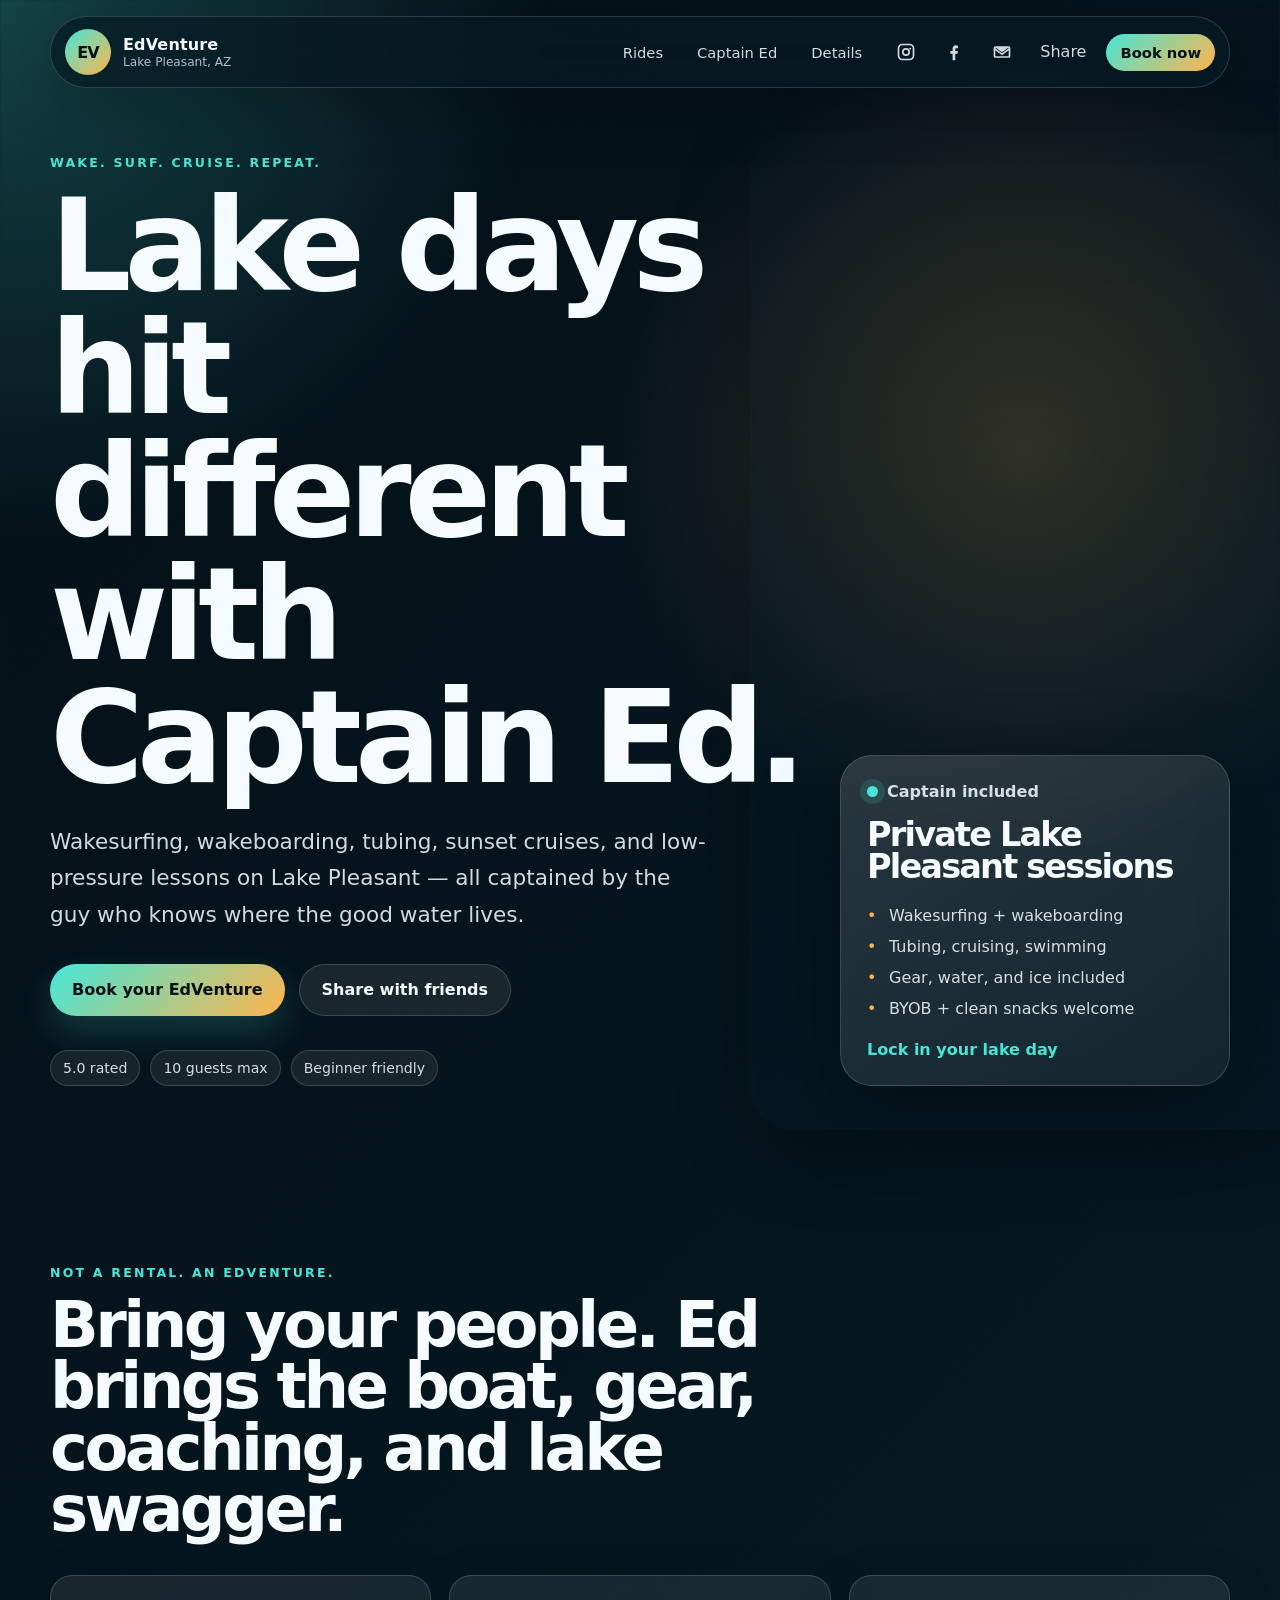
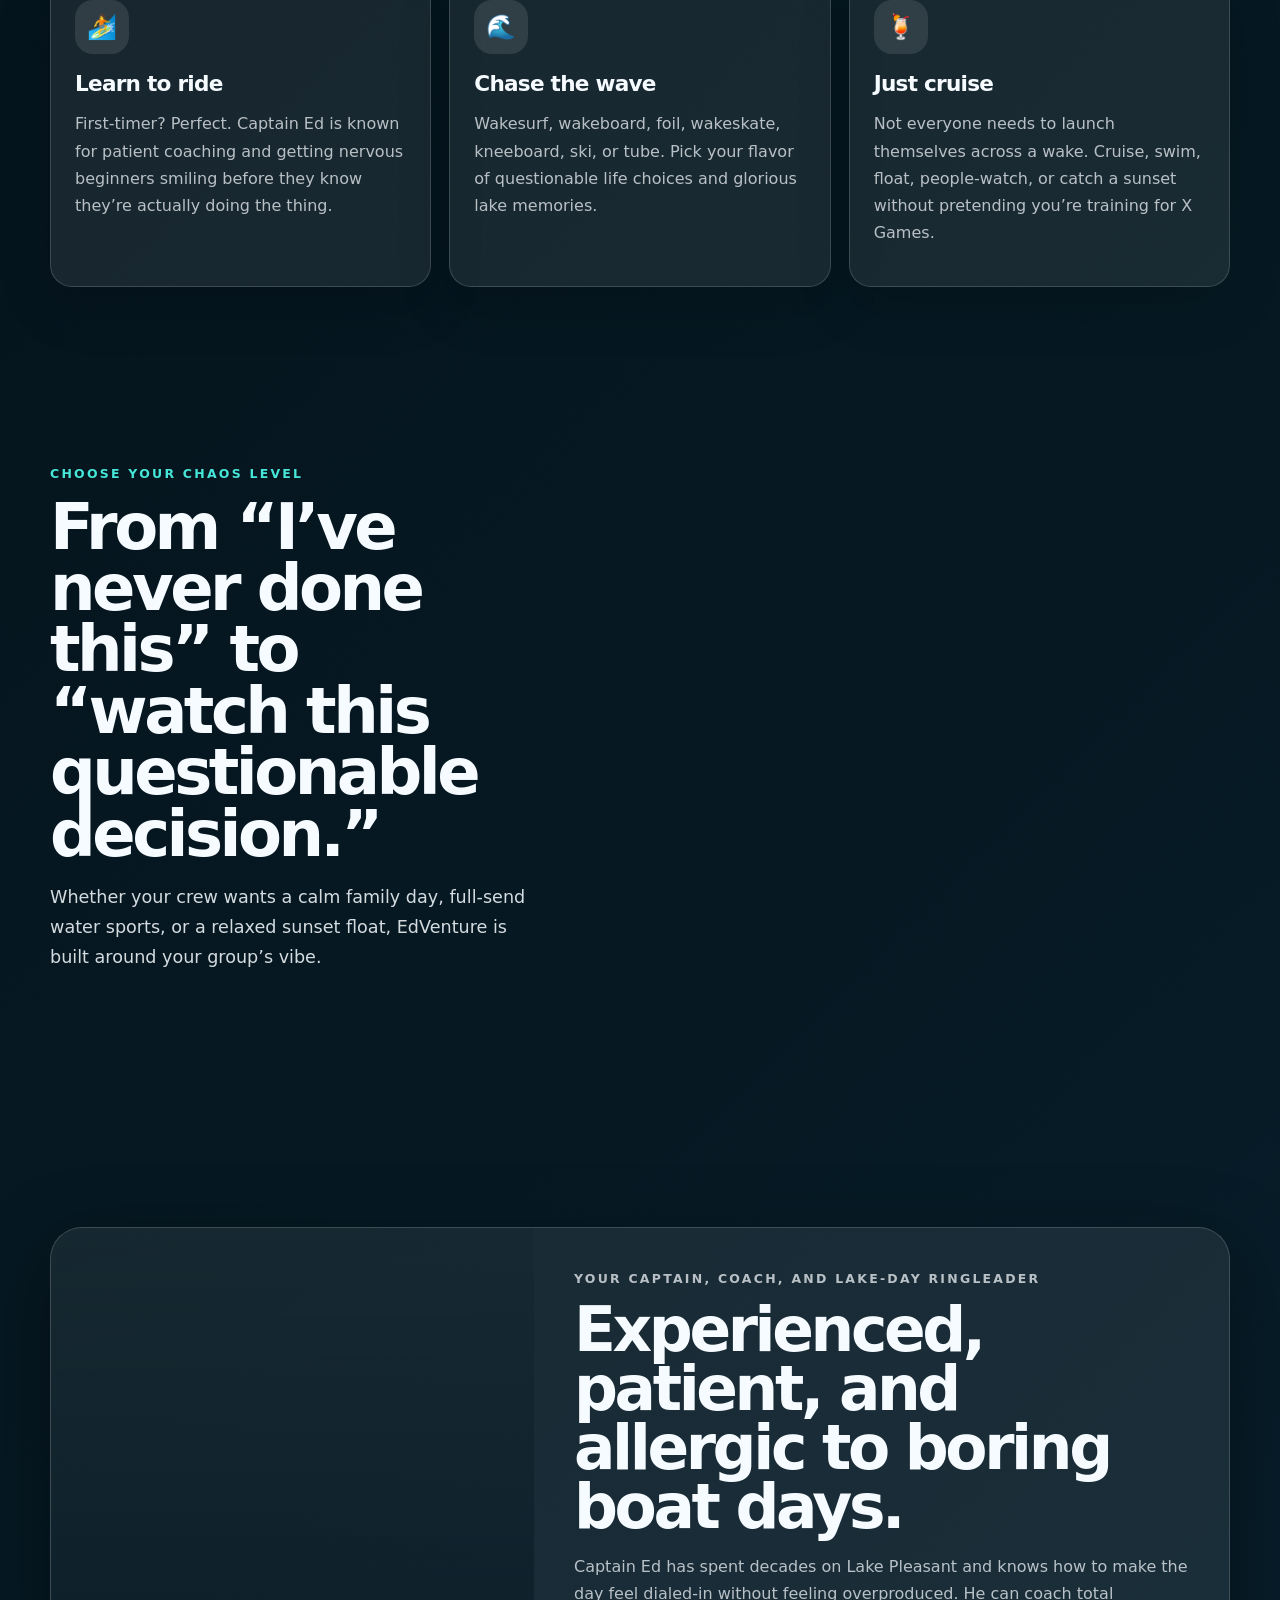
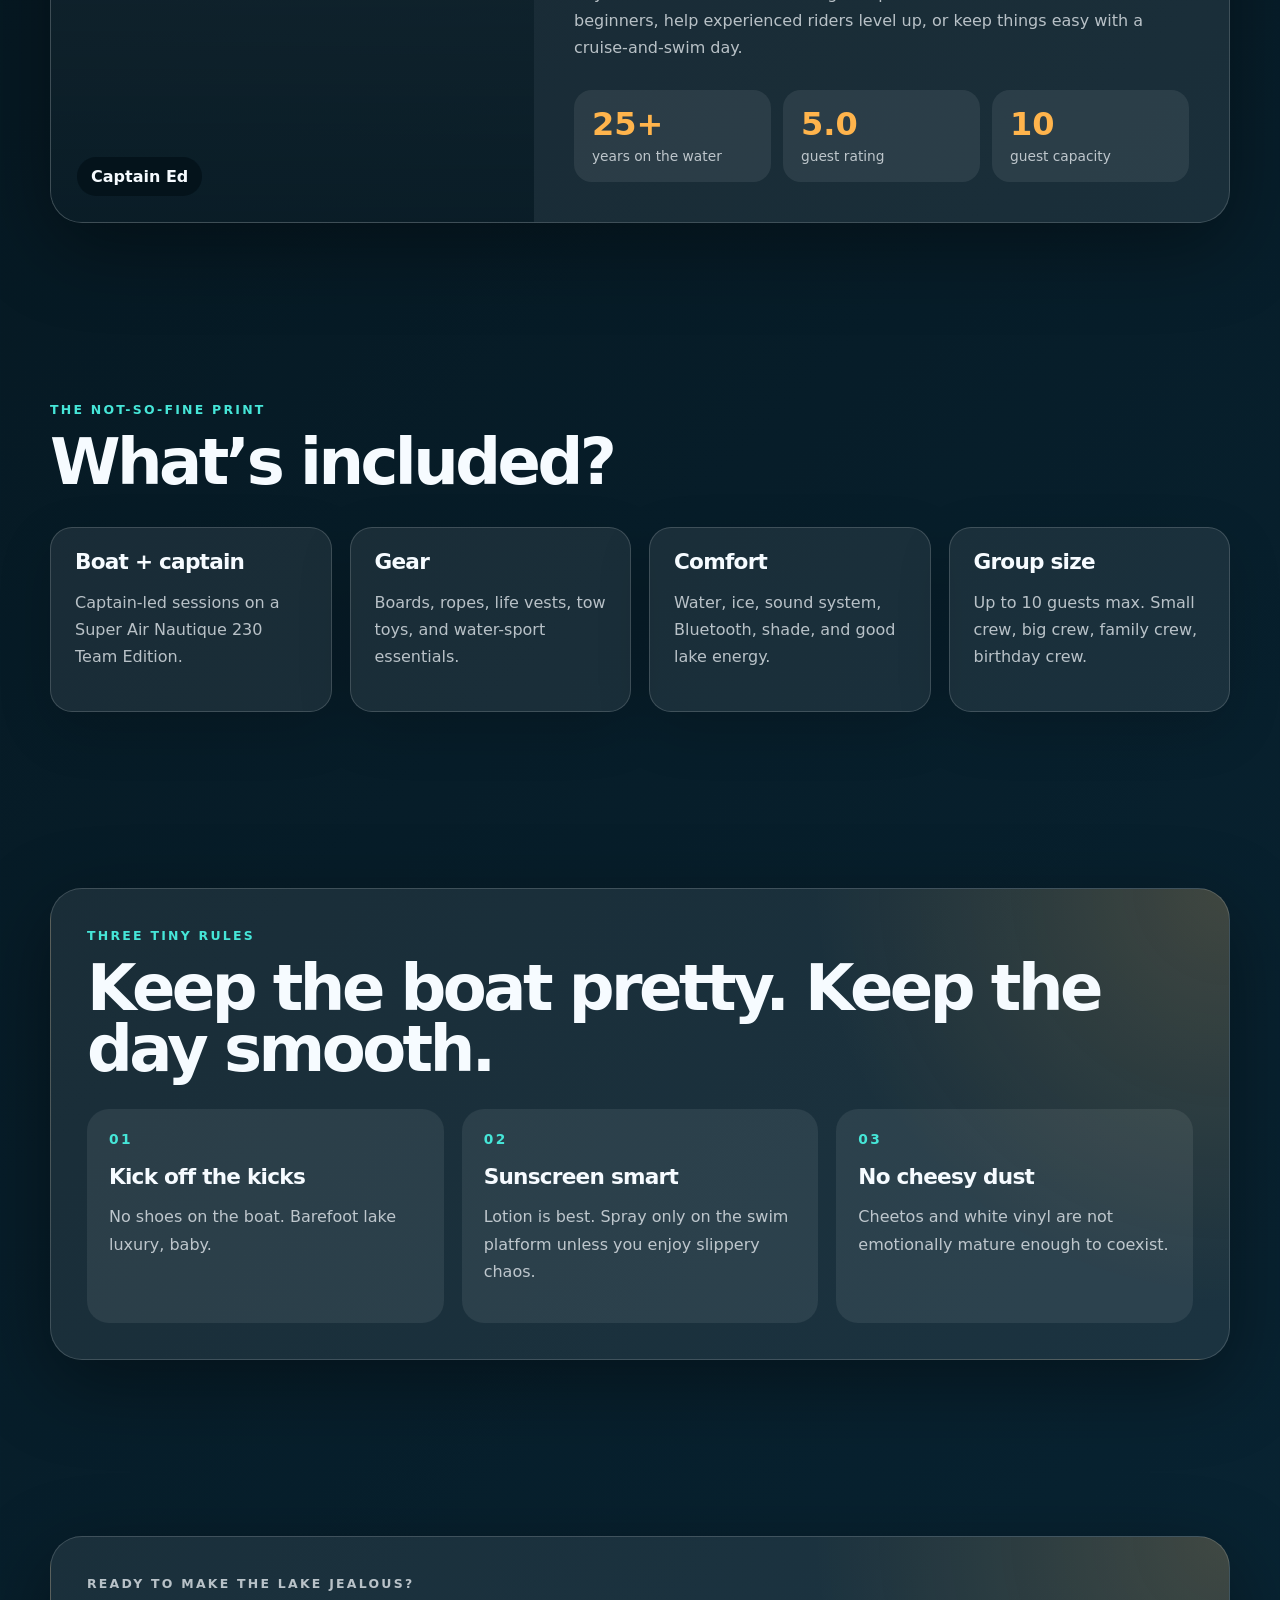
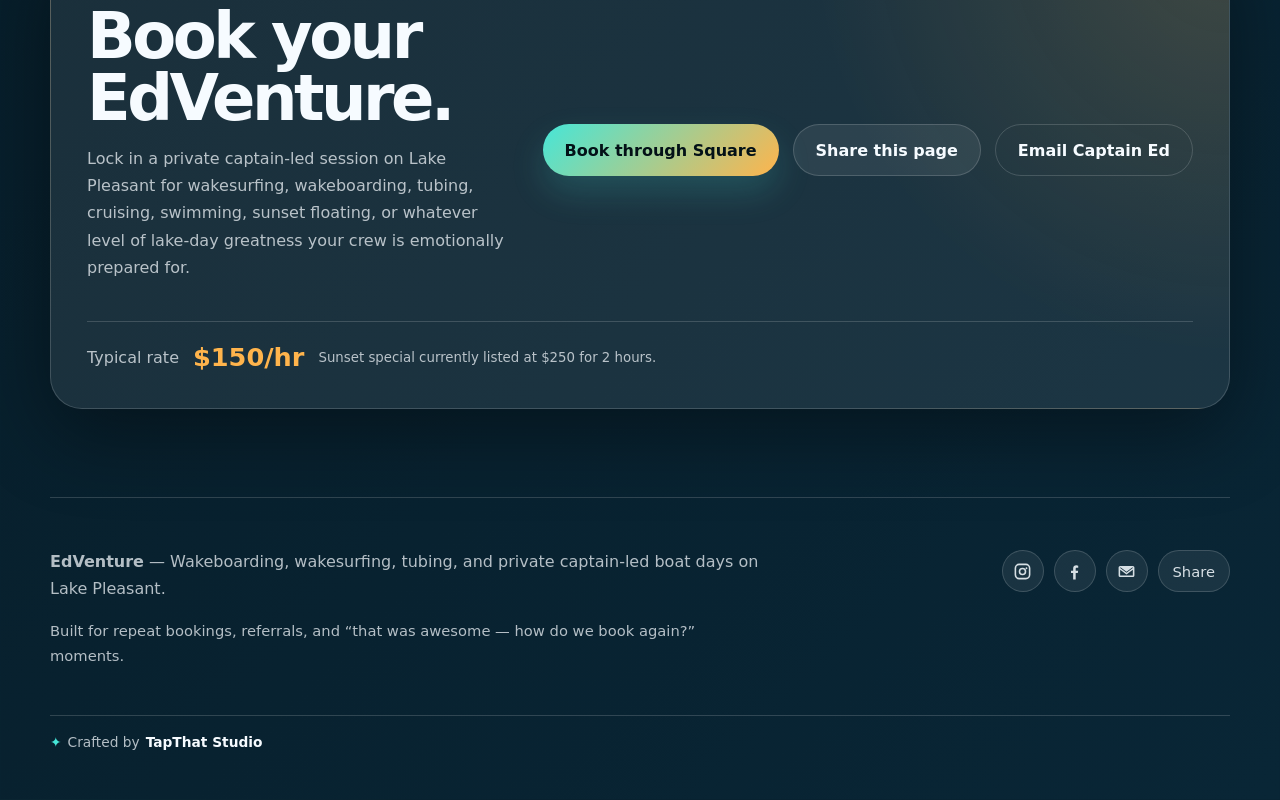
==== EdVenture/index.html @ ba94ed88 "added Ed Email" ====
<!DOCTYPE html>
<html lang="en">
<head>
  <meta charset="UTF-8" />
  <meta name="viewport" content="width=device-width, initial-scale=1.0" />

  <title>EdVenture | Wakeboarding, Wakesurfing & Lake Pleasant Boat Days</title>

  <meta
    name="description"
    content="Wakeboarding, wakesurfing, tubing, cruising, and captain-led boat days on Lake Pleasant with Captain Ed."
  />

  <link rel="stylesheet" href="./css/edventure.css" />
</head>

<body>
  <header class="site-header">
    <a class="brand" href="#top" aria-label="EdVenture home">
      <span class="brand-mark">EV</span>
      <span class="brand-text">
        <strong>EdVenture</strong>
        <small>Lake Pleasant, AZ</small>
      </span>
    </a>

    <button class="nav-toggle" type="button" aria-label="Toggle navigation" aria-expanded="false">
      <span></span>
      <span></span>
    </button>

    <nav class="site-nav" aria-label="Main navigation">
        <a href="#rides">Rides</a>
        <a href="#captain">Captain Ed</a>
        <a href="#details">Details</a>
      
        <div class="nav-socials" aria-label="Social links">
            <a
              class="social-icon"
              href="https://instagram.com/YOUR_INSTAGRAM_HERE"
              target="_blank"
              rel="noopener"
              aria-label="Instagram"
              title="Instagram"
            >
              <svg viewBox="0 0 24 24" aria-hidden="true">
                <path d="M7.75 2h8.5A5.76 5.76 0 0 1 22 7.75v8.5A5.76 5.76 0 0 1 16.25 22h-8.5A5.76 5.76 0 0 1 2 16.25v-8.5A5.76 5.76 0 0 1 7.75 2Zm0 2A3.75 3.75 0 0 0 4 7.75v8.5A3.75 3.75 0 0 0 7.75 20h8.5A3.75 3.75 0 0 0 20 16.25v-8.5A3.75 3.75 0 0 0 16.25 4h-8.5Zm4.25 3.2A4.8 4.8 0 1 1 7.2 12 4.8 4.8 0 0 1 12 7.2Zm0 2A2.8 2.8 0 1 0 14.8 12 2.8 2.8 0 0 0 12 9.2Zm5.05-2.45a1.15 1.15 0 1 1-1.15 1.15 1.15 1.15 0 0 1 1.15-1.15Z" />
              </svg>
            </a>
          
            <a
              class="social-icon"
              href="https://www.facebook.com/profile.php?id=61566789666545"
              target="_blank"
              rel="noopener"
              aria-label="Facebook"
              title="Facebook"
            >
              <svg viewBox="0 0 24 24" aria-hidden="true">
                <path d="M13.5 22v-8h2.7l.4-3.1h-3.1V8.9c0-.9.25-1.5 1.55-1.5h1.65V4.62A21.5 21.5 0 0 0 14.3 4c-2.38 0-4 1.45-4 4.1v2.8H7.6V14h2.7v8h3.2Z" />
              </svg>
            </a>
          
            <a
              class="social-icon"
              href="mailto:YOUR_EMAIL_HERE"
              aria-label="Email Captain Ed"
              title="Email"
            >
              <svg viewBox="0 0 24 24" aria-hidden="true">
                <path d="M4 5h16a2 2 0 0 1 2 2v10a2 2 0 0 1-2 2H4a2 2 0 0 1-2-2V7a2 2 0 0 1 2-2Zm8 7.3L4.8 7H4v.6l8 5.9 8-5.9V7h-.8L12 12.3ZM4 17h16V9.9l-8 5.9-8-5.9V17Z" />
              </svg>
            </a>
          </div>

        <button class="nav-share share-button" type="button">
            Share
          </button>
      
        <a href="YOUR_SQUARE_BOOKING_LINK_HERE" class="nav-cta" target="_blank" rel="noopener">
          Book now
        </a>
      </nav>
  </header>

  <main id="top">
    <section class="hero section-pad">
      <div class="hero-bg" aria-hidden="true"></div>

      <div class="hero-content">
        <p class="eyebrow">Wake. Surf. Cruise. Repeat.</p>

        <h1>Lake days hit different with Captain Ed.</h1>

        <p class="hero-copy">
          Wakesurfing, wakeboarding, tubing, sunset cruises, and low-pressure lessons
          on Lake Pleasant — all captained by the guy who knows where the good water lives.
        </p>

        <div class="hero-actions">
            <a
              href="YOUR_SQUARE_BOOKING_LINK_HERE"
              class="button button-primary"
              target="_blank"
              rel="noopener"
            >
              Book your EdVenture
            </a>
          
            <button class="button button-secondary share-button" type="button">
              Share with friends
            </button>
          </div>

        <div class="trust-strip" aria-label="Highlights">
          <span>5.0 rated</span>
          <span>10 guests max</span>
          <span>Beginner friendly</span>
        </div>
      </div>

      <aside class="hero-card" aria-label="Quick trip details">
        <div class="hero-card-top">
          <span class="status-dot"></span>
          <span>Captain included</span>
        </div>

        <h2>Private Lake Pleasant sessions</h2>

        <ul>
          <li>Wakesurfing + wakeboarding</li>
          <li>Tubing, cruising, swimming</li>
          <li>Gear, water, and ice included</li>
          <li>BYOB + clean snacks welcome</li>
        </ul>

        <a href="#booking" class="card-link">Lock in your lake day</a>
      </aside>
    </section>

    <section class="section-pad intro-section">
      <div class="section-heading">
        <p class="eyebrow">Not a rental. An EdVenture.</p>
        <h2>Bring your people. Ed brings the boat, gear, coaching, and lake swagger.</h2>
      </div>

      <div class="feature-grid">
        <article class="feature-card">
          <span class="feature-icon">🏄</span>
          <h3>Learn to ride</h3>
          <p>
            First-timer? Perfect. Captain Ed is known for patient coaching and getting
            nervous beginners smiling before they know they’re actually doing the thing.
          </p>
        </article>

        <article class="feature-card">
          <span class="feature-icon">🌊</span>
          <h3>Chase the wave</h3>
          <p>
            Wakesurf, wakeboard, foil, wakeskate, kneeboard, ski, or tube. Pick your flavor
            of questionable life choices and glorious lake memories.
          </p>
        </article>

        <article class="feature-card">
          <span class="feature-icon">🍹</span>
          <h3>Just cruise</h3>
          <p>
            Not everyone needs to launch themselves across a wake. Cruise, swim, float,
            people-watch, or catch a sunset without pretending you’re training for X Games.
          </p>
        </article>
      </div>
    </section>

    <section id="rides" class="section-pad ride-section">
      <div class="split">
        <div>
          <p class="eyebrow">Choose your chaos level</p>
          <h2>From “I’ve never done this” to “watch this questionable decision.”</h2>
          <p>
            Whether your crew wants a calm family day, full-send water sports, or a relaxed
            sunset float, EdVenture is built around your group’s vibe.
          </p>
        </div>

        <div class="ride-list">
          <article>
            <h3>Wakeboarding</h3>
            <p>Beginner pulls, coaching, confidence, and high-fives when you pop up.</p>
          </article>

          <article>
            <h3>Wakesurfing</h3>
            <p>Clean wave sessions behind a Super Air Nautique setup.</p>
          </article>

          <article>
            <h3>Tubing</h3>
            <p>Family-friendly fun with just enough chaos to make the group chat weird.</p>
          </article>

          <article>
            <h3>Lake exploring</h3>
            <p>Cruise to coves, float, swim, relax, or catch the soft golden-hour magic.</p>
          </article>
        </div>
      </div>
    </section>

    <section id="captain" class="section-pad captain-section">
      <div class="captain-card">
        <div class="captain-image" role="img" aria-label="Captain Ed on Lake Pleasant">
          <span>Captain Ed</span>
        </div>

        <div class="captain-copy">
          <p class="eyebrow">Your captain, coach, and lake-day ringleader</p>
          <h2>Experienced, patient, and allergic to boring boat days.</h2>
          <p>
            Captain Ed has spent decades on Lake Pleasant and knows how to make the day
            feel dialed-in without feeling overproduced. He can coach total beginners,
            help experienced riders level up, or keep things easy with a cruise-and-swim day.
          </p>

          <div class="mini-stats">
            <div>
              <strong>25+</strong>
              <span>years on the water</span>
            </div>
            <div>
              <strong>5.0</strong>
              <span>guest rating</span>
            </div>
            <div>
              <strong>10</strong>
              <span>guest capacity</span>
            </div>
          </div>
        </div>
      </div>
    </section>

    <section id="details" class="section-pad details-section">
      <div class="section-heading">
        <p class="eyebrow">The not-so-fine print</p>
        <h2>What’s included?</h2>
      </div>

      <div class="details-grid">
        <article class="detail-card">
          <h3>Boat + captain</h3>
          <p>
            Captain-led sessions on a Super Air Nautique 230 Team Edition.
          </p>
        </article>

        <article class="detail-card">
          <h3>Gear</h3>
          <p>
            Boards, ropes, life vests, tow toys, and water-sport essentials.
          </p>
        </article>

        <article class="detail-card">
          <h3>Comfort</h3>
          <p>
            Water, ice, sound system, Bluetooth, shade, and good lake energy.
          </p>
        </article>

        <article class="detail-card">
          <h3>Group size</h3>
          <p>
            Up to 10 guests max. Small crew, big crew, family crew, birthday crew.
          </p>
        </article>
      </div>
    </section>

    <section class="section-pad rules-section">
      <div class="rules-box">
        <p class="eyebrow">Three tiny rules</p>
        <h2>Keep the boat pretty. Keep the day smooth.</h2>

        <div class="rules-grid">
          <div>
            <strong>01</strong>
            <h3>Kick off the kicks</h3>
            <p>No shoes on the boat. Barefoot lake luxury, baby.</p>
          </div>

          <div>
            <strong>02</strong>
            <h3>Sunscreen smart</h3>
            <p>Lotion is best. Spray only on the swim platform unless you enjoy slippery chaos.</p>
          </div>

          <div>
            <strong>03</strong>
            <h3>No cheesy dust</h3>
            <p>Cheetos and white vinyl are not emotionally mature enough to coexist.</p>
          </div>
        </div>
      </div>
    </section>

    <section id="booking" class="section-pad booking-section">
        <div class="booking-panel">
          <div>
            <p class="eyebrow">Ready to make the lake jealous?</p>
            <h2>Book your EdVenture.</h2>
            <p>
              Lock in a private captain-led session on Lake Pleasant for wakesurfing,
              wakeboarding, tubing, cruising, swimming, sunset floating, or whatever level
              of lake-day greatness your crew is emotionally prepared for.
            </p>
          </div>
      
          <div class="booking-actions">
            <a
              class="button button-primary"
              href="YOUR_SQUARE_BOOKING_LINK_HERE"
              target="_blank"
              rel="noopener"
            >
              Book through Square
            </a>
      
            <button class="button button-secondary share-button" type="button">
              Share this page
            </button>
      
            <a class="button button-ghost" href="mailto:YOUR_EMAIL_HERE">
              Email Captain Ed
            </a>
          </div>
      
          <div class="price-note">
            <span>Typical rate</span>
            <strong>$150/hr</strong>
            <small>Sunset special currently listed at $250 for 2 hours.</small>
          </div>
        </div>
      </section>
  </main>

  <footer class="site-footer">
    <div>
      <p>
        <strong>EdVenture</strong> — Wakeboarding, wakesurfing, tubing, and private
        captain-led boat days on Lake Pleasant.
      </p>
  
      <p class="footer-small">
        Built for repeat bookings, referrals, and “that was awesome — how do we book again?” moments.
      </p>
    </div>
  
    <div class="footer-links">
        <a
          class="social-icon"
          href="https://instagram.com/YOUR_INSTAGRAM_HERE"
          target="_blank"
          rel="noopener"
          aria-label="Instagram"
          title="Instagram"
        >
          <svg viewBox="0 0 24 24" aria-hidden="true">
            <path d="M7.75 2h8.5A5.76 5.76 0 0 1 22 7.75v8.5A5.76 5.76 0 0 1 16.25 22h-8.5A5.76 5.76 0 0 1 2 16.25v-8.5A5.76 5.76 0 0 1 7.75 2Zm0 2A3.75 3.75 0 0 0 4 7.75v8.5A3.75 3.75 0 0 0 7.75 20h8.5A3.75 3.75 0 0 0 20 16.25v-8.5A3.75 3.75 0 0 0 16.25 4h-8.5Zm4.25 3.2A4.8 4.8 0 1 1 7.2 12 4.8 4.8 0 0 1 12 7.2Zm0 2A2.8 2.8 0 1 0 14.8 12 2.8 2.8 0 0 0 12 9.2Zm5.05-2.45a1.15 1.15 0 1 1-1.15 1.15 1.15 1.15 0 0 1 1.15-1.15Z" />
          </svg>
        </a>
      
        <a
          class="social-icon"
          href="https://www.facebook.com/profile.php?id=61566789666545"
          target="_blank"
          rel="noopener"
          aria-label="Facebook"
          title="Facebook"
        >
          <svg viewBox="0 0 24 24" aria-hidden="true">
            <path d="M13.5 22v-8h2.7l.4-3.1h-3.1V8.9c0-.9.25-1.5 1.55-1.5h1.65V4.62A21.5 21.5 0 0 0 14.3 4c-2.38 0-4 1.45-4 4.1v2.8H7.6V14h2.7v8h3.2Z" />
          </svg>
        </a>
      
        <a
          class="social-icon"
          href="mailto:YOUR_EMAIL_HERE"
          aria-label="Email Captain Ed"
          title="Email"
        >
          <svg viewBox="0 0 24 24" aria-hidden="true">
            <path d="M4 5h16a2 2 0 0 1 2 2v10a2 2 0 0 1-2 2H4a2 2 0 0 1-2-2V7a2 2 0 0 1 2-2Zm8 7.3L4.8 7H4v.6l8 5.9 8-5.9V7h-.8L12 12.3ZM4 17h16V9.9l-8 5.9-8-5.9V17Z" />
          </svg>
        </a>
      
        <button class="footer-share share-button" type="button">
          Share
        </button>
      </div>

      <div class="studio-credit">
        <a href="../index.html" aria-label="Visit TapThat Studio">
          Crafted by <span>TapThat Studio</span>
        </a>
      </div>
  </footer>

  <script src="./scripts/edventure.js"></script>
</body>
</html>
---- EdVenture/css/edventure.css ----
:root {
    --bg: #061923;
    --bg-soft: #092636;
    --bg-card: rgba(255, 255, 255, 0.08);
    --bg-card-strong: rgba(255, 255, 255, 0.13);
    --text: #f6fbff;
    --muted: rgba(246, 251, 255, 0.72);
    --muted-strong: rgba(246, 251, 255, 0.86);
    --aqua: #46e6d8;
    --sun: #ffb44c;
    --orange: #ff6f3c;
    --line: rgba(255, 255, 255, 0.16);
    --shadow: 0 24px 80px rgba(0, 0, 0, 0.38);
    --radius-lg: 32px;
    --radius-md: 22px;
    --radius-sm: 14px;
    --max-width: 1180px;
  }
  
  * {
    box-sizing: border-box;
  }
  
  html {
    scroll-behavior: smooth;
  }
  
  body {
    margin: 0;
    font-family:
      Inter, ui-sans-serif, system-ui, -apple-system, BlinkMacSystemFont,
      "Segoe UI", sans-serif;
    color: var(--text);
    background:
      radial-gradient(circle at top left, rgba(70, 230, 216, 0.24), transparent 34rem),
      radial-gradient(circle at 80% 8%, rgba(255, 180, 76, 0.22), transparent 26rem),
      linear-gradient(135deg, #041018 0%, #061923 48%, #092636 100%);
    min-height: 100vh;
  }
  
  body.nav-open {
    overflow: hidden;
  }
  
  a {
    color: inherit;
    text-decoration: none;
  }
  
  p {
    line-height: 1.7;
  }
  
  /* Header / Navigation */
  
  .site-header {
    position: sticky;
    top: 0;
    z-index: 50;
    display: flex;
    align-items: center;
    justify-content: space-between;
    width: min(calc(100% - 32px), var(--max-width));
    margin: 16px auto 0;
    padding: 12px 14px;
    border: 1px solid var(--line);
    border-radius: 999px;
    background: rgba(6, 25, 35, 0.72);
    backdrop-filter: blur(18px);
    box-shadow: 0 18px 60px rgba(0, 0, 0, 0.22);
  }
  
  .brand {
    display: inline-flex;
    align-items: center;
    gap: 12px;
  }
  
  .brand-mark {
    display: grid;
    place-items: center;
    width: 46px;
    height: 46px;
    border-radius: 50%;
    color: #031117;
    font-weight: 900;
    letter-spacing: -0.06em;
    background: linear-gradient(135deg, var(--aqua), var(--sun));
  }
  
  .brand-text {
    display: grid;
    gap: 1px;
  }
  
  .brand-text strong {
    font-size: 1rem;
    letter-spacing: 0.01em;
  }
  
  .brand-text small {
    color: var(--muted);
    font-size: 0.76rem;
  }
  
  .site-nav {
    display: flex;
    align-items: center;
    gap: 6px;
  }
  
  .site-nav a,
  .nav-share {
    color: var(--muted-strong);
    padding: 10px 14px;
    border-radius: 999px;
    font-size: 0.92rem;
    transition: 180ms ease;
  }
  
  .site-nav a:hover,
  .nav-share:hover {
    color: var(--text);
    background: rgba(255, 255, 255, 0.08);
  }
  
  .nav-share {
    appearance: none;
    -webkit-appearance: none;
    display: inline-flex;
    align-items: center;
    justify-content: center;
    border: 0;
    background: transparent;
    font: inherit;
    line-height: 1;
    cursor: pointer;
  }
  
  .nav-socials {
    display: flex;
    align-items: center;
    gap: 6px;
  }
  
  .social-icon {
    appearance: none;
    -webkit-appearance: none;
    display: inline-grid;
    place-items: center;
    width: 42px;
    height: 42px;
    padding: 0;
    border-radius: 999px;
    color: var(--muted-strong);
    background: transparent;
    transition: 180ms ease;
  }
  
  .social-icon svg {
    width: 20px;
    height: 20px;
    fill: currentColor;
  }
  
  .social-icon:hover {
    color: var(--text);
    background: rgba(255, 255, 255, 0.08);
    transform: translateY(-1px);
  }
  
  .site-nav .nav-cta {
    color: #031117;
    font-weight: 800;
    background: linear-gradient(135deg, var(--aqua), var(--sun));
  }
  
  .site-nav .nav-cta:hover {
    color: #031117;
    background: linear-gradient(135deg, var(--aqua), var(--sun));
    transform: translateY(-1px);
  }
  
  .nav-toggle {
    display: none;
    width: 44px;
    height: 44px;
    border: 0;
    border-radius: 50%;
    background: rgba(255, 255, 255, 0.1);
    cursor: pointer;
  }
  
  .nav-toggle span {
    display: block;
    width: 18px;
    height: 2px;
    margin: 4px auto;
    border-radius: 999px;
    background: var(--text);
    transition: 200ms ease;
  }
  
  /* Layout */
  
  .section-pad {
    width: min(calc(100% - 32px), var(--max-width));
    margin: 0 auto;
    padding: 88px 0;
  }
  
  /* Hero */
  
  .hero {
    position: relative;
    display: grid;
    grid-template-columns: minmax(0, 1fr) 390px;
    gap: 32px;
    min-height: calc(100vh - 92px);
    align-items: center;
    padding-top: 64px;
  }
  
  .hero-bg {
    position: absolute;
    inset: 44px -80px 44px auto;
    width: min(560px, 50vw);
    border-radius: 42px;
    background:
      linear-gradient(rgba(6, 25, 35, 0.12), rgba(6, 25, 35, 0.72)),
      url("https://images.unsplash.com/photo-1500375592092-40eb2168fd21?auto=format&fit=crop&w=1400&q=80");
    background-position: center;
    background-size: cover;
    opacity: 0.72;
    filter: saturate(1.1);
    box-shadow: var(--shadow);
  }
  
  .hero-content,
  .hero-card,
  .booking-panel,
  .rules-box,
  .captain-card {
    position: relative;
    z-index: 1;
  }
  
  .eyebrow {
    margin: 0 0 12px;
    color: var(--aqua);
    font-size: 0.78rem;
    font-weight: 900;
    letter-spacing: 0.18em;
    text-transform: uppercase;
  }
  
  h1,
  h2,
  h3 {
    margin: 0;
    line-height: 0.96;
    letter-spacing: -0.055em;
  }
  
  h1 {
    max-width: 780px;
    font-size: clamp(4rem, 10vw, 8.4rem);
  }
  
  h2 {
    font-size: clamp(2.4rem, 5vw, 4.6rem);
  }
  
  h3 {
    font-size: 1.35rem;
    letter-spacing: -0.035em;
  }
  
  .hero-copy {
    max-width: 660px;
    margin: 24px 0 0;
    color: var(--muted-strong);
    font-size: clamp(1.08rem, 1.8vw, 1.35rem);
  }
  
  .hero-actions,
  .booking-actions {
    display: flex;
    flex-wrap: wrap;
    gap: 14px;
    margin-top: 30px;
  }
  
  /* Buttons */
  
  .button {
    display: inline-flex;
    align-items: center;
    justify-content: center;
    min-height: 52px;
    padding: 0 22px;
    border-radius: 999px;
    border: 0;
    font: inherit;
    font-weight: 900;
    transition:
      transform 180ms ease,
      box-shadow 180ms ease,
      background 180ms ease;
  }
  
  .button:hover {
    transform: translateY(-2px);
  }
  
  .button-primary {
    color: #031117;
    background: linear-gradient(135deg, var(--aqua), var(--sun));
    box-shadow: 0 16px 34px rgba(70, 230, 216, 0.18);
  }
  
  .button-secondary {
    color: var(--text);
    border: 1px solid var(--line);
    background: rgba(255, 255, 255, 0.08);
  }
  
  .button-ghost {
    color: var(--text);
    background: transparent;
    border: 1px solid var(--line);
  }
  
  .share-button {
    font-family: inherit;
    cursor: pointer;
  }
  
  .disabled-link {
    cursor: not-allowed;
    opacity: 0.78;
  }
  
  /* Hero details */
  
  .trust-strip {
    display: flex;
    flex-wrap: wrap;
    gap: 10px;
    margin-top: 34px;
  }
  
  .trust-strip span {
    padding: 9px 12px;
    border: 1px solid var(--line);
    border-radius: 999px;
    color: var(--muted-strong);
    background: rgba(255, 255, 255, 0.07);
    font-size: 0.88rem;
  }
  
  .hero-card {
    align-self: end;
    padding: 26px;
    border: 1px solid var(--line);
    border-radius: var(--radius-lg);
    background:
      linear-gradient(145deg, rgba(255, 255, 255, 0.14), rgba(255, 255, 255, 0.06));
    backdrop-filter: blur(16px);
    box-shadow: var(--shadow);
  }
  
  .hero-card-top {
    display: flex;
    align-items: center;
    gap: 9px;
    color: var(--muted-strong);
    margin-bottom: 18px;
    font-weight: 800;
  }
  
  .status-dot {
    width: 11px;
    height: 11px;
    border-radius: 50%;
    background: var(--aqua);
    box-shadow: 0 0 0 7px rgba(70, 230, 216, 0.14);
  }
  
  .hero-card h2 {
    font-size: 2.1rem;
  }
  
  .hero-card ul {
    display: grid;
    gap: 12px;
    padding: 0;
    margin: 22px 0;
    list-style: none;
    color: var(--muted-strong);
  }
  
  .hero-card li {
    padding-left: 22px;
    position: relative;
  }
  
  .hero-card li::before {
    content: "•";
    position: absolute;
    left: 0;
    color: var(--sun);
  }
  
  .card-link {
    display: inline-flex;
    color: var(--aqua);
    font-weight: 900;
  }
  
  /* Content cards */
  
  .section-heading {
    max-width: 830px;
    margin-bottom: 34px;
  }
  
  .feature-grid,
  .details-grid {
    display: grid;
    grid-template-columns: repeat(3, 1fr);
    gap: 18px;
  }
  
  .feature-card,
  .detail-card,
  .ride-list article {
    border: 1px solid var(--line);
    border-radius: var(--radius-md);
    background: var(--bg-card);
    padding: 24px;
    box-shadow: 0 18px 54px rgba(0, 0, 0, 0.16);
  }
  
  .feature-card p,
  .detail-card p,
  .ride-list p,
  .captain-copy p,
  .booking-panel p,
  .rules-grid p {
    color: var(--muted);
  }
  
  .feature-icon {
    display: inline-grid;
    place-items: center;
    width: 54px;
    height: 54px;
    margin-bottom: 20px;
    border-radius: 18px;
    background: rgba(255, 255, 255, 0.1);
    font-size: 1.5rem;
  }
  
  /* Rides */
  
  .split {
    display: grid;
    grid-template-columns: 0.85fr 1.15fr;
    gap: 44px;
    align-items: start;
  }
  
  .split > div:first-child {
    position: sticky;
    top: 120px;
  }
  
  .split > div:first-child p:last-child {
    color: var(--muted-strong);
    font-size: 1.1rem;
  }
  
  .ride-list {
    display: grid;
    gap: 14px;
  }
  
  .ride-list article {
    display: grid;
    grid-template-columns: 190px 1fr;
    gap: 20px;
    align-items: center;
  }
  
  /* Captain */
  
  .captain-card {
    display: grid;
    grid-template-columns: 0.82fr 1.18fr;
    gap: 0;
    overflow: hidden;
    border: 1px solid var(--line);
    border-radius: var(--radius-lg);
    background: var(--bg-card);
    box-shadow: var(--shadow);
  }
  
  .captain-image {
    min-height: 460px;
    display: flex;
    align-items: end;
    padding: 26px;
    background:
      linear-gradient(rgba(6, 25, 35, 0.12), rgba(6, 25, 35, 0.78)),
      url("https://images.unsplash.com/photo-1511251881774-44e3c7b7ca0c?auto=format&fit=crop&w=1200&q=80");
    background-position: center;
    background-size: cover;
  }
  
  .captain-image span {
    display: inline-flex;
    padding: 10px 14px;
    border-radius: 999px;
    background: rgba(3, 17, 23, 0.74);
    backdrop-filter: blur(12px);
    font-weight: 900;
  }
  
  .captain-copy {
    padding: 40px;
  }
  
  .captain-copy h2 {
    font-size: clamp(2.4rem, 4.8vw, 4.8rem);
  }
  
  .mini-stats {
    display: grid;
    grid-template-columns: repeat(3, 1fr);
    gap: 12px;
    margin-top: 28px;
  }
  
  .mini-stats div {
    padding: 18px;
    border-radius: 18px;
    background: rgba(255, 255, 255, 0.08);
  }
  
  .mini-stats strong {
    display: block;
    color: var(--sun);
    font-size: 2rem;
    line-height: 1;
  }
  
  .mini-stats span {
    display: block;
    margin-top: 8px;
    color: var(--muted);
    font-size: 0.86rem;
  }
  
  /* Details / Rules / Booking */
  
  .details-grid {
    grid-template-columns: repeat(4, 1fr);
  }
  
  .rules-box,
  .booking-panel {
    padding: 36px;
    border: 1px solid var(--line);
    border-radius: var(--radius-lg);
    background:
      radial-gradient(circle at top right, rgba(255, 180, 76, 0.16), transparent 26rem),
      var(--bg-card);
    box-shadow: var(--shadow);
  }
  
  .rules-grid {
    display: grid;
    grid-template-columns: repeat(3, 1fr);
    gap: 18px;
    margin-top: 28px;
  }
  
  .rules-grid div {
    padding: 22px;
    border-radius: var(--radius-md);
    background: rgba(255, 255, 255, 0.075);
  }
  
  .rules-grid strong {
    display: block;
    margin-bottom: 20px;
    color: var(--aqua);
    font-size: 0.86rem;
    letter-spacing: 0.18em;
  }
  
  .booking-panel {
    display: grid;
    grid-template-columns: 1fr auto;
    gap: 24px;
    align-items: center;
  }
  
  .booking-panel > div:first-child {
    max-width: 720px;
  }
  
  .price-note {
    grid-column: 1 / -1;
    display: flex;
    flex-wrap: wrap;
    align-items: center;
    gap: 10px 14px;
    padding-top: 20px;
    border-top: 1px solid var(--line);
    color: var(--muted);
  }
  
  .price-note strong {
    color: var(--sun);
    font-size: 1.6rem;
  }
  
  .price-note small {
    color: var(--muted);
  }
  
  /* Footer */
  
  .site-footer {
    display: flex;
    flex-wrap: wrap;
    justify-content: space-between;
    gap: 28px;
    width: min(calc(100% - 32px), var(--max-width));
    margin: 0 auto;
    padding: 34px 0 50px;
    color: var(--muted);
    border-top: 1px solid var(--line);
  }
  
  .site-footer > div:first-child {
    max-width: 720px;
  }
  
  .footer-small {
    font-size: 0.92rem;
  }
  
  .footer-links {
    display: flex;
    flex-wrap: wrap;
    align-items: flex-start;
    gap: 10px;
    margin-top: 18px;
  }
  
  .footer-links .social-icon,
  .footer-share {
    display: inline-grid;
    place-items: center;
    min-width: 42px;
    min-height: 42px;
    padding: 0 14px;
    border: 1px solid var(--line);
    border-radius: 999px;
    color: var(--muted-strong);
    background: rgba(255, 255, 255, 0.07);
    font: inherit;
    font-size: 0.92rem;
    cursor: pointer;
    transition: 180ms ease;
  }
  
  .footer-links .social-icon {
    width: 42px;
    padding: 0;
  }
  
  .footer-links .social-icon svg {
    width: 19px;
    height: 19px;
  }
  
  .footer-links .social-icon:hover,
  .footer-share:hover {
    color: var(--text);
    background: rgba(255, 255, 255, 0.12);
    transform: translateY(-1px);
  }
  
  .studio-credit {
    width: 100%;
    margin-top: 4px;
    padding-top: 18px;
    border-top: 1px solid var(--line);
    color: var(--muted);
    font-size: 0.86rem;
  }
  
  .studio-credit a {
    display: inline-flex;
    align-items: center;
    gap: 6px;
    color: var(--muted);
    transition: 180ms ease;
  }
  
  .studio-credit a::before {
    content: "✦";
    color: var(--aqua);
  }
  
  .studio-credit span {
    color: var(--text);
    font-weight: 800;
  }
  
  .studio-credit a:hover {
    color: var(--text);
  }
  
  /* Share toast */
  
  .share-toast {
    position: fixed;
    left: 50%;
    bottom: 22px;
    z-index: 100;
    max-width: calc(100% - 32px);
    padding: 13px 18px;
    border: 1px solid var(--line);
    border-radius: 999px;
    color: var(--text);
    background: rgba(6, 25, 35, 0.92);
    backdrop-filter: blur(14px);
    box-shadow: var(--shadow);
    opacity: 0;
    transform: translate(-50%, 12px);
    transition:
      opacity 220ms ease,
      transform 220ms ease;
  }
  
  .share-toast.is-visible {
    opacity: 1;
    transform: translate(-50%, 0);
  }
  
  /* Reveal animation */
  
  .reveal {
    opacity: 0;
    transform: translateY(18px);
    transition:
      opacity 600ms ease,
      transform 600ms ease;
  }
  
  .reveal.is-visible {
    opacity: 1;
    transform: translateY(0);
  }
  
  /* Tablet / mobile nav */
  
  @media (max-width: 920px) {
    .site-header {
      border-radius: 28px;
    }
  
    .nav-toggle {
      display: block;
    }
  
    .site-nav {
      position: fixed;
      top: 86px;
      left: 16px;
      right: 16px;
      display: none;
      flex-direction: column;
      align-items: stretch;
      padding: 14px;
      border: 1px solid var(--line);
      border-radius: 24px;
      background: rgba(6, 25, 35, 0.94);
      backdrop-filter: blur(18px);
      box-shadow: var(--shadow);
    }
  
    body.nav-open .site-nav {
      display: flex;
    }
  
    body.nav-open .nav-toggle span:first-child {
      transform: translateY(3px) rotate(45deg);
    }
  
    body.nav-open .nav-toggle span:last-child {
      transform: translateY(-3px) rotate(-45deg);
    }
  
    .site-nav a,
    .site-nav .nav-share {
      justify-content: flex-start;
      width: 100%;
      padding: 14px 16px;
    }
  
    .nav-socials {
      justify-content: flex-start;
      padding: 8px 8px 4px;
    }
  
    .hero {
      grid-template-columns: 1fr;
      min-height: auto;
    }
  
    .hero-bg {
      inset: 120px -60px auto auto;
      width: 70vw;
      height: 440px;
    }
  
    .hero-card {
      align-self: auto;
    }
  
    .feature-grid,
    .details-grid,
    .rules-grid,
    .split,
    .captain-card,
    .booking-panel {
      grid-template-columns: 1fr;
    }
  
    .split > div:first-child {
      position: static;
    }
  
    .ride-list article {
      grid-template-columns: 1fr;
      gap: 8px;
    }
  
    .captain-image {
      min-height: 320px;
    }
  
    .booking-actions {
      margin-top: 0;
    }
  
    .site-footer {
      display: block;
    }
  
    .footer-links {
      margin-top: 22px;
    }
  
    .studio-credit {
      margin-top: 24px;
    }
  }
  
  /* Small mobile */
  
  @media (max-width: 560px) {
    .section-pad {
      padding: 64px 0;
    }
  
    .brand-text small {
      display: none;
    }
  
    .hero {
      padding-top: 46px;
    }
  
    h1 {
      font-size: clamp(3.5rem, 18vw, 5.4rem);
    }
  
    h2 {
      font-size: clamp(2.1rem, 12vw, 3.2rem);
    }
  
    .hero-card,
    .feature-card,
    .detail-card,
    .ride-list article,
    .rules-box,
    .booking-panel,
    .captain-copy {
      padding: 22px;
    }
  
    .mini-stats {
      grid-template-columns: 1fr;
    }
  
    .button {
      width: 100%;
    }
  
    .footer-links {
      display: grid;
      grid-template-columns: repeat(4, 1fr);
      align-items: stretch;
    }
  
    .footer-links .social-icon,
    .footer-share {
      width: 100%;
      justify-content: center;
    }
  }
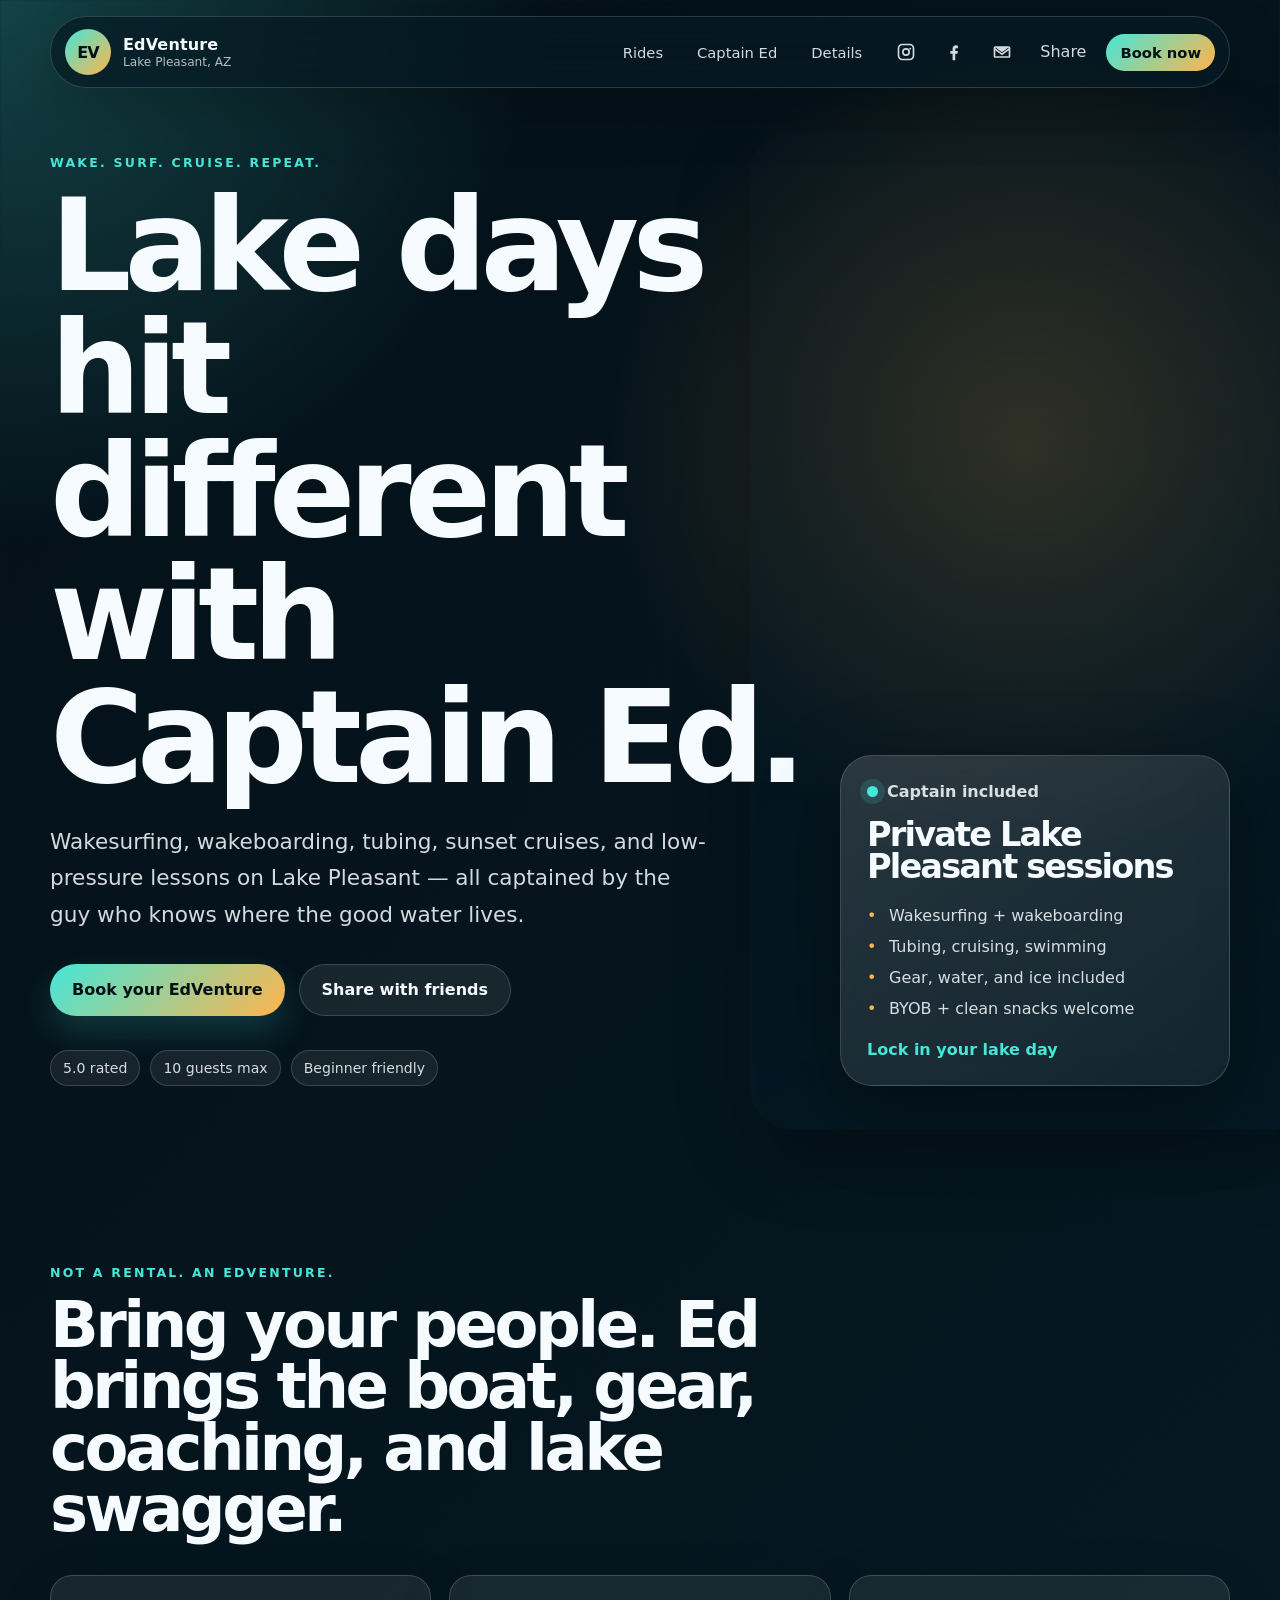
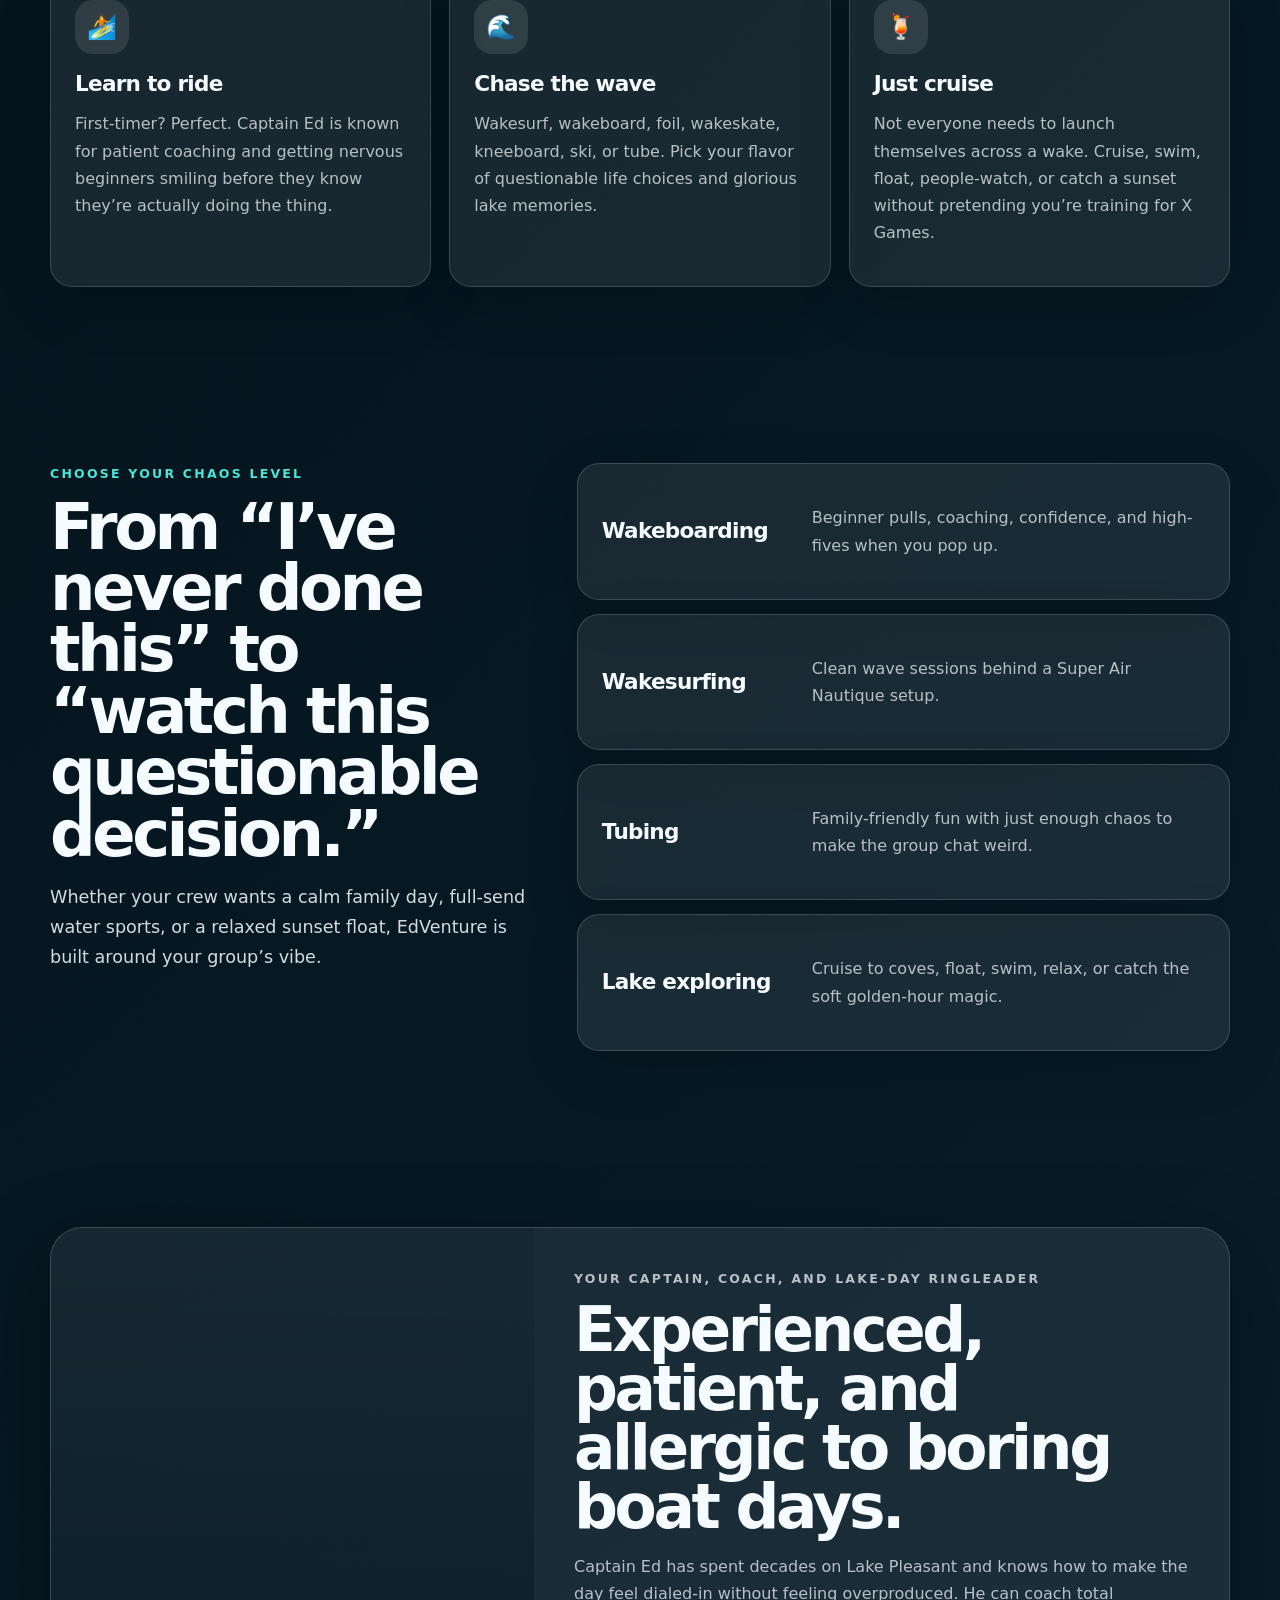
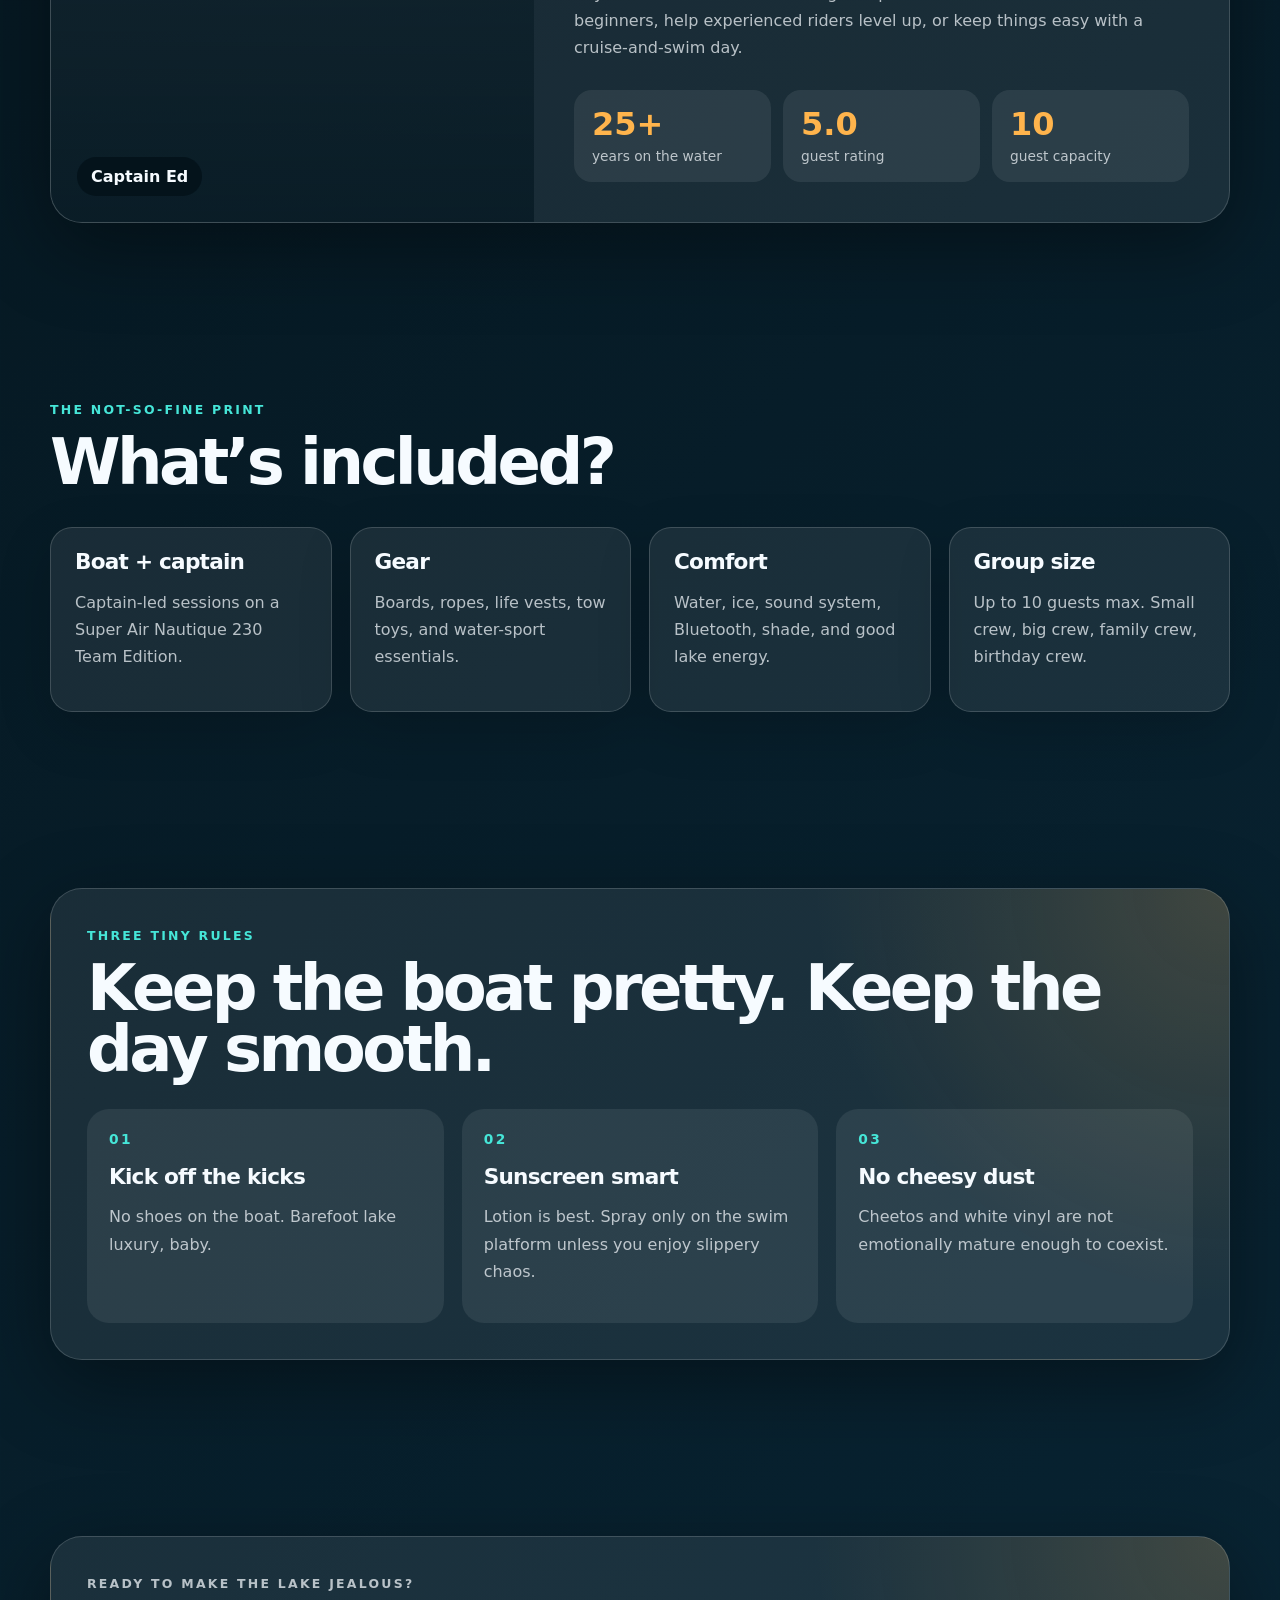
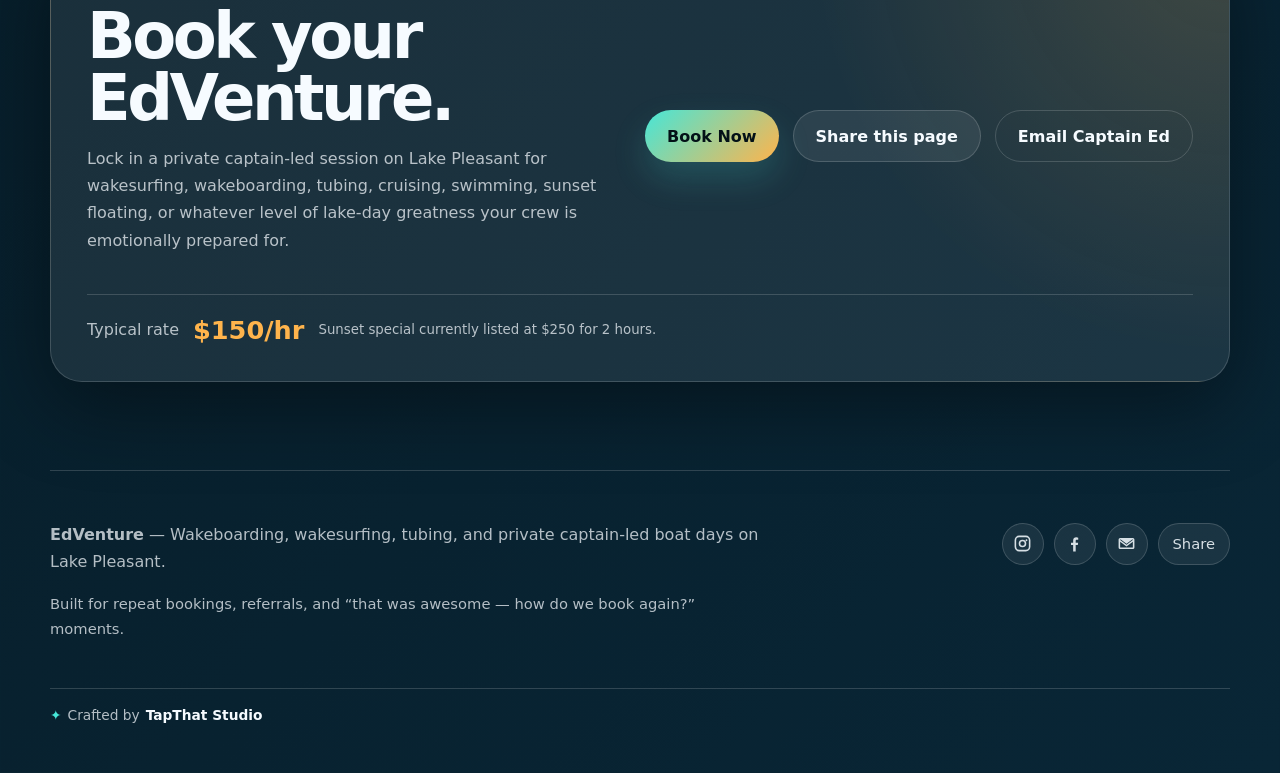
==== commit c5a2569d: "add square booking to edventure" ====
--- a/EdVenture/index.html
+++ b/EdVenture/index.html
@@ -77,7 +77,7 @@
             Share
           </button>
       
-        <a href="YOUR_SQUARE_BOOKING_LINK_HERE" class="nav-cta" target="_blank" rel="noopener">
+        <a href="https://app.squareup.com/appointments/book/8sj098jqa7v7oj/L0KAHE3FGHM1F/start" class="nav-cta" target="_blank" rel="noopener">
           Book now
         </a>
       </nav>
@@ -99,7 +99,7 @@
 
         <div class="hero-actions">
             <a
-              href="YOUR_SQUARE_BOOKING_LINK_HERE"
+              href="https://app.squareup.com/appointments/book/8sj098jqa7v7oj/L0KAHE3FGHM1F/start"
               class="button button-primary"
               target="_blank"
               rel="noopener"
@@ -321,11 +321,11 @@
           <div class="booking-actions">
             <a
               class="button button-primary"
-              href="YOUR_SQUARE_BOOKING_LINK_HERE"
+              href="https://app.squareup.com/appointments/book/8sj098jqa7v7oj/L0KAHE3FGHM1F/start"
               target="_blank"
               rel="noopener"
             >
-              Book through Square
+              Book Now
             </a>
       
             <button class="button button-secondary share-button" type="button">
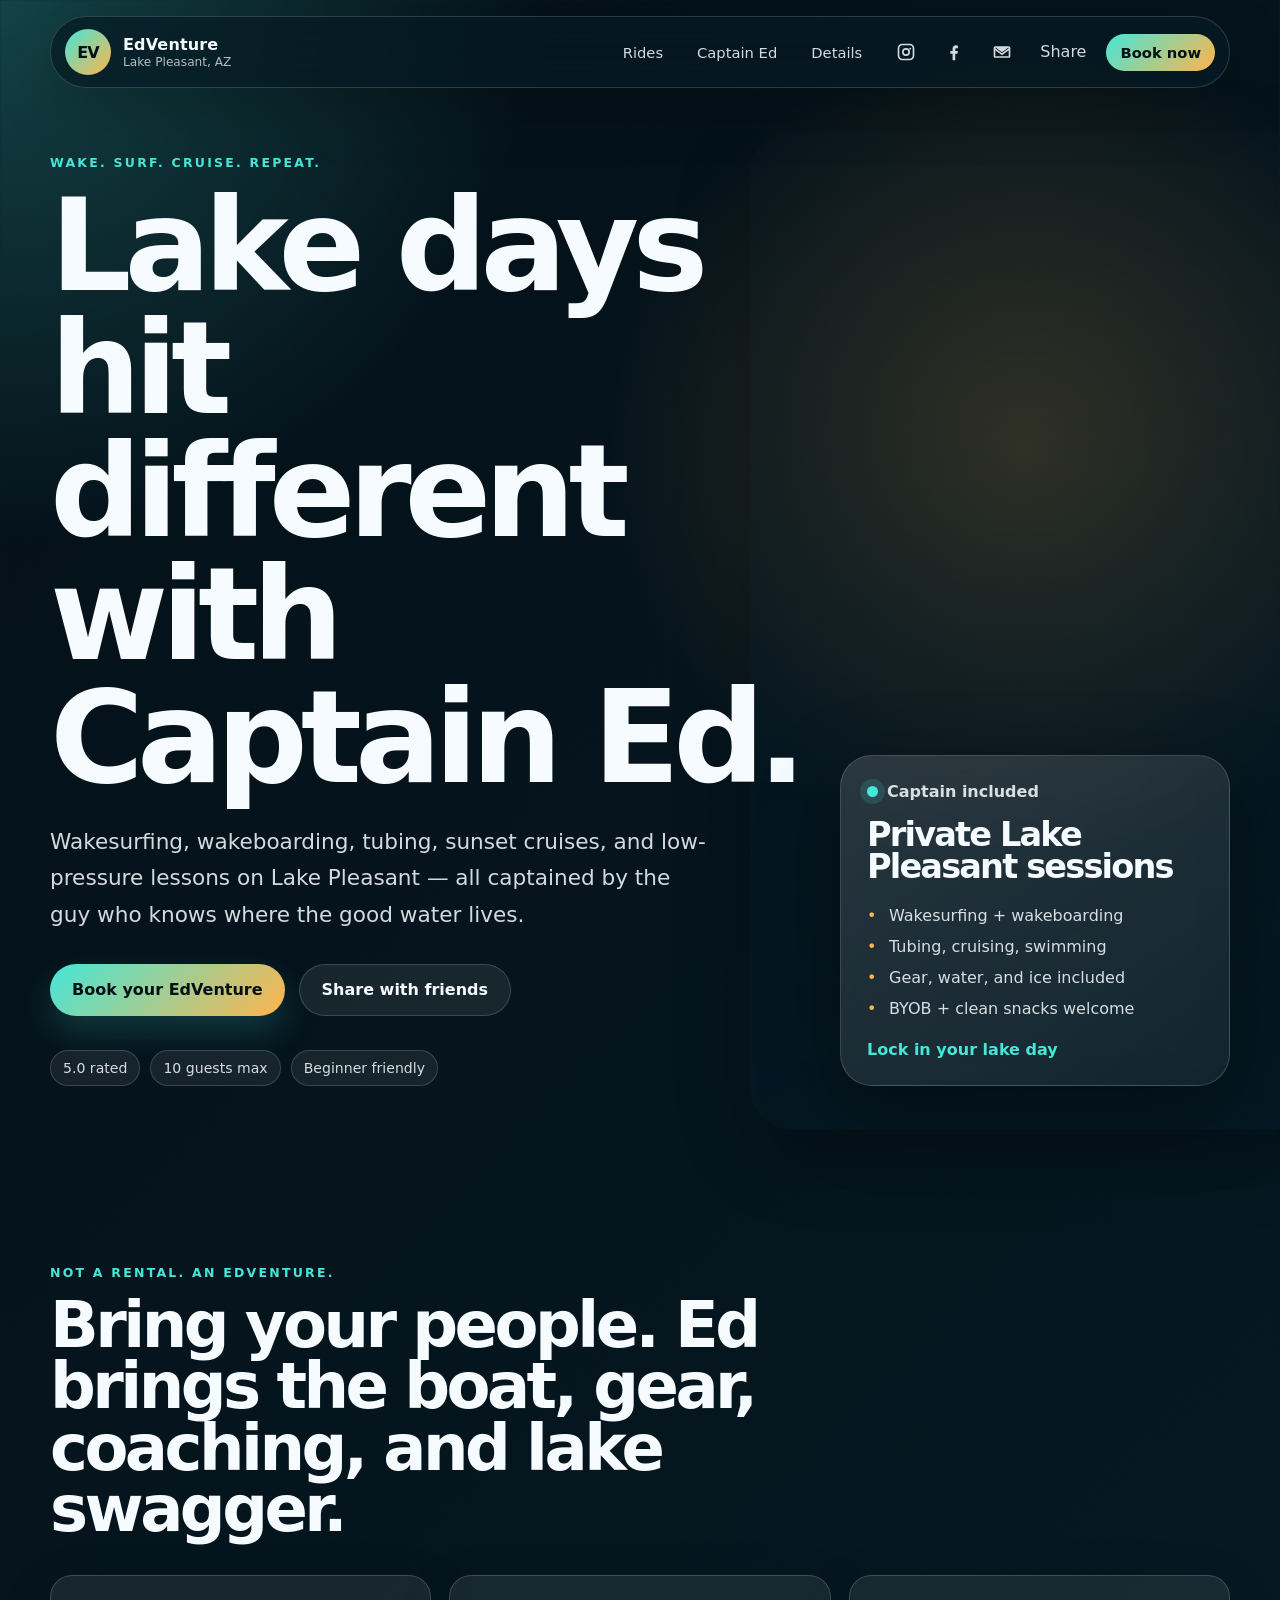
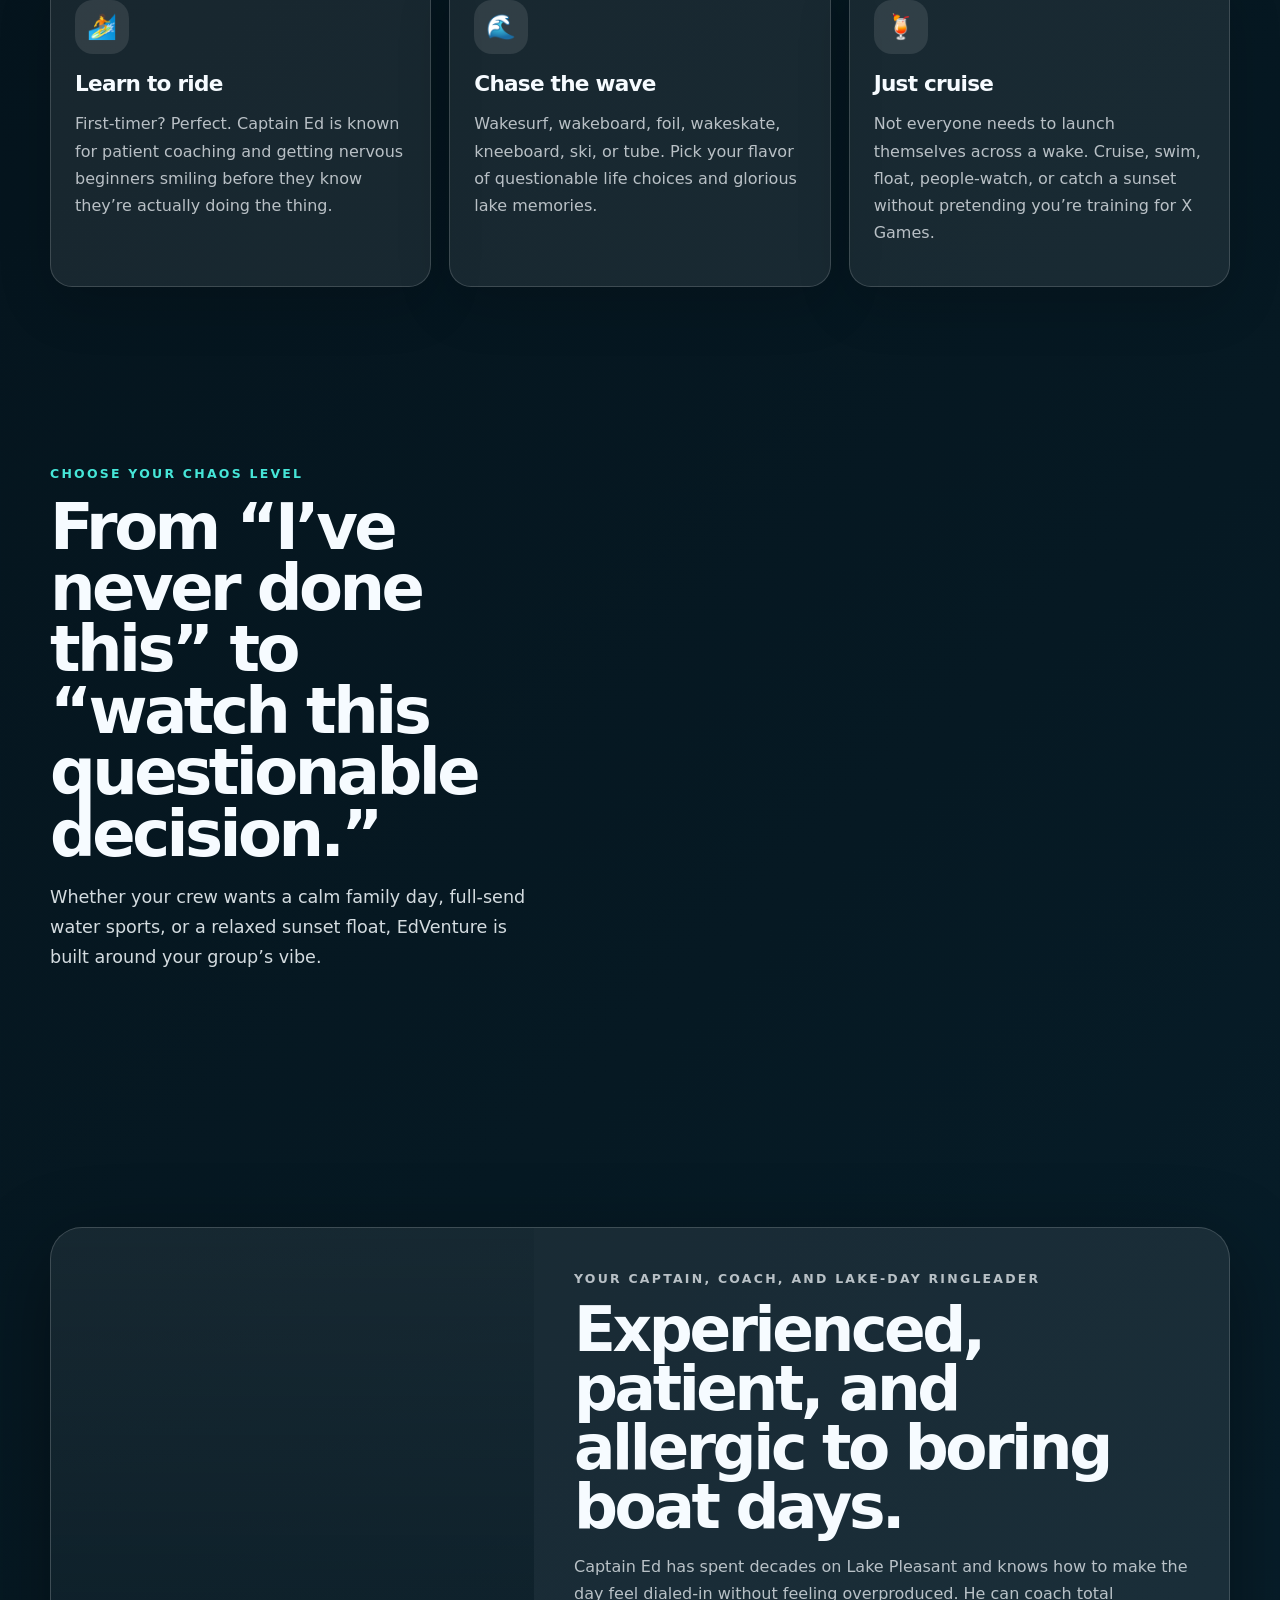
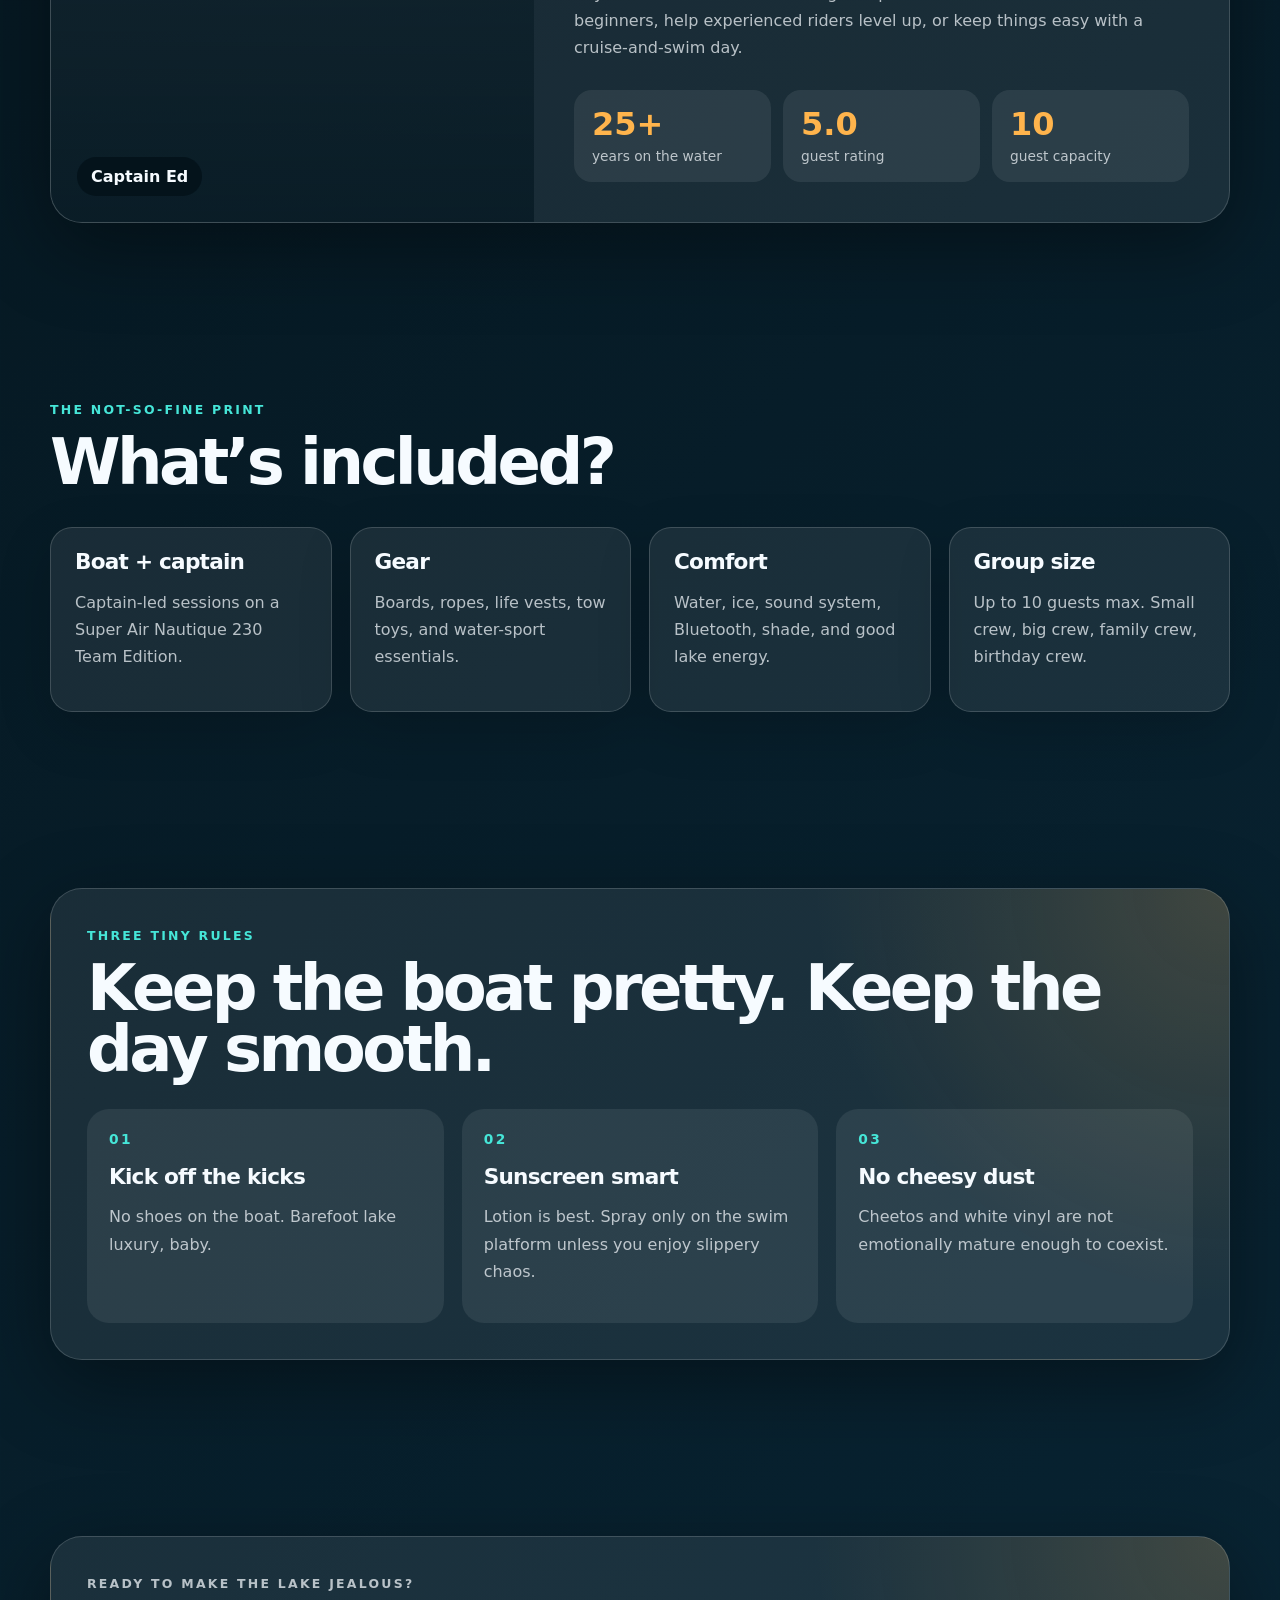
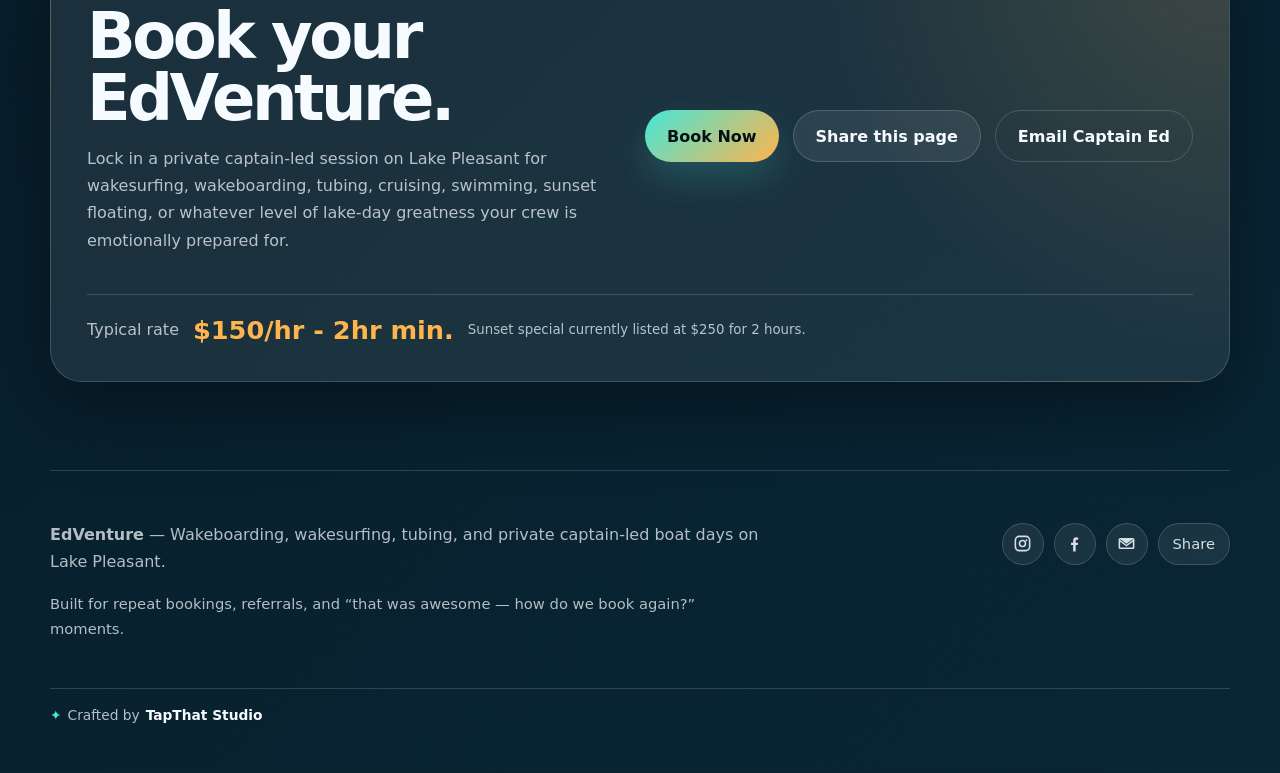
==== commit 544bece3: "add 2 hour minimum" ====
--- a/EdVenture/index.html
+++ b/EdVenture/index.html
@@ -339,7 +339,7 @@
       
           <div class="price-note">
             <span>Typical rate</span>
-            <strong>$150/hr</strong>
+            <strong>$150/hr - 2hr min.</strong>
             <small>Sunset special currently listed at $250 for 2 hours.</small>
           </div>
         </div>
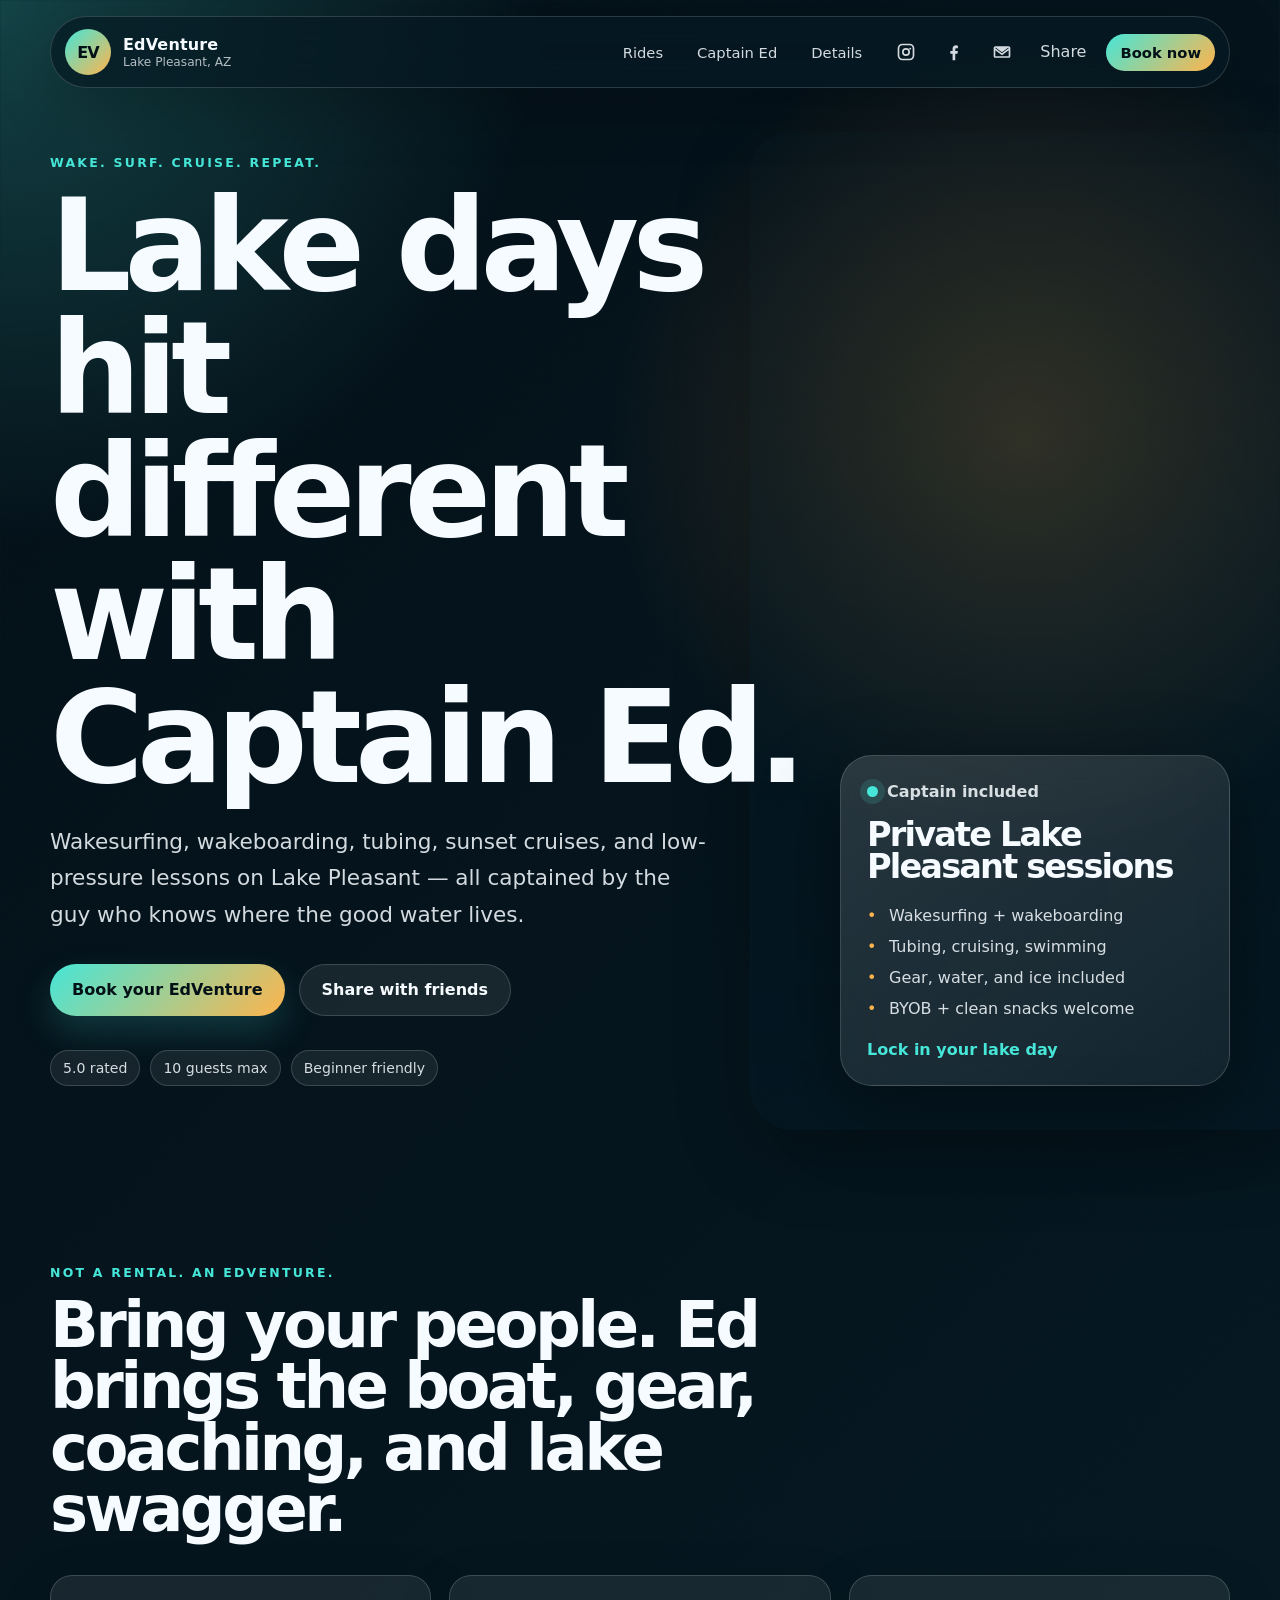
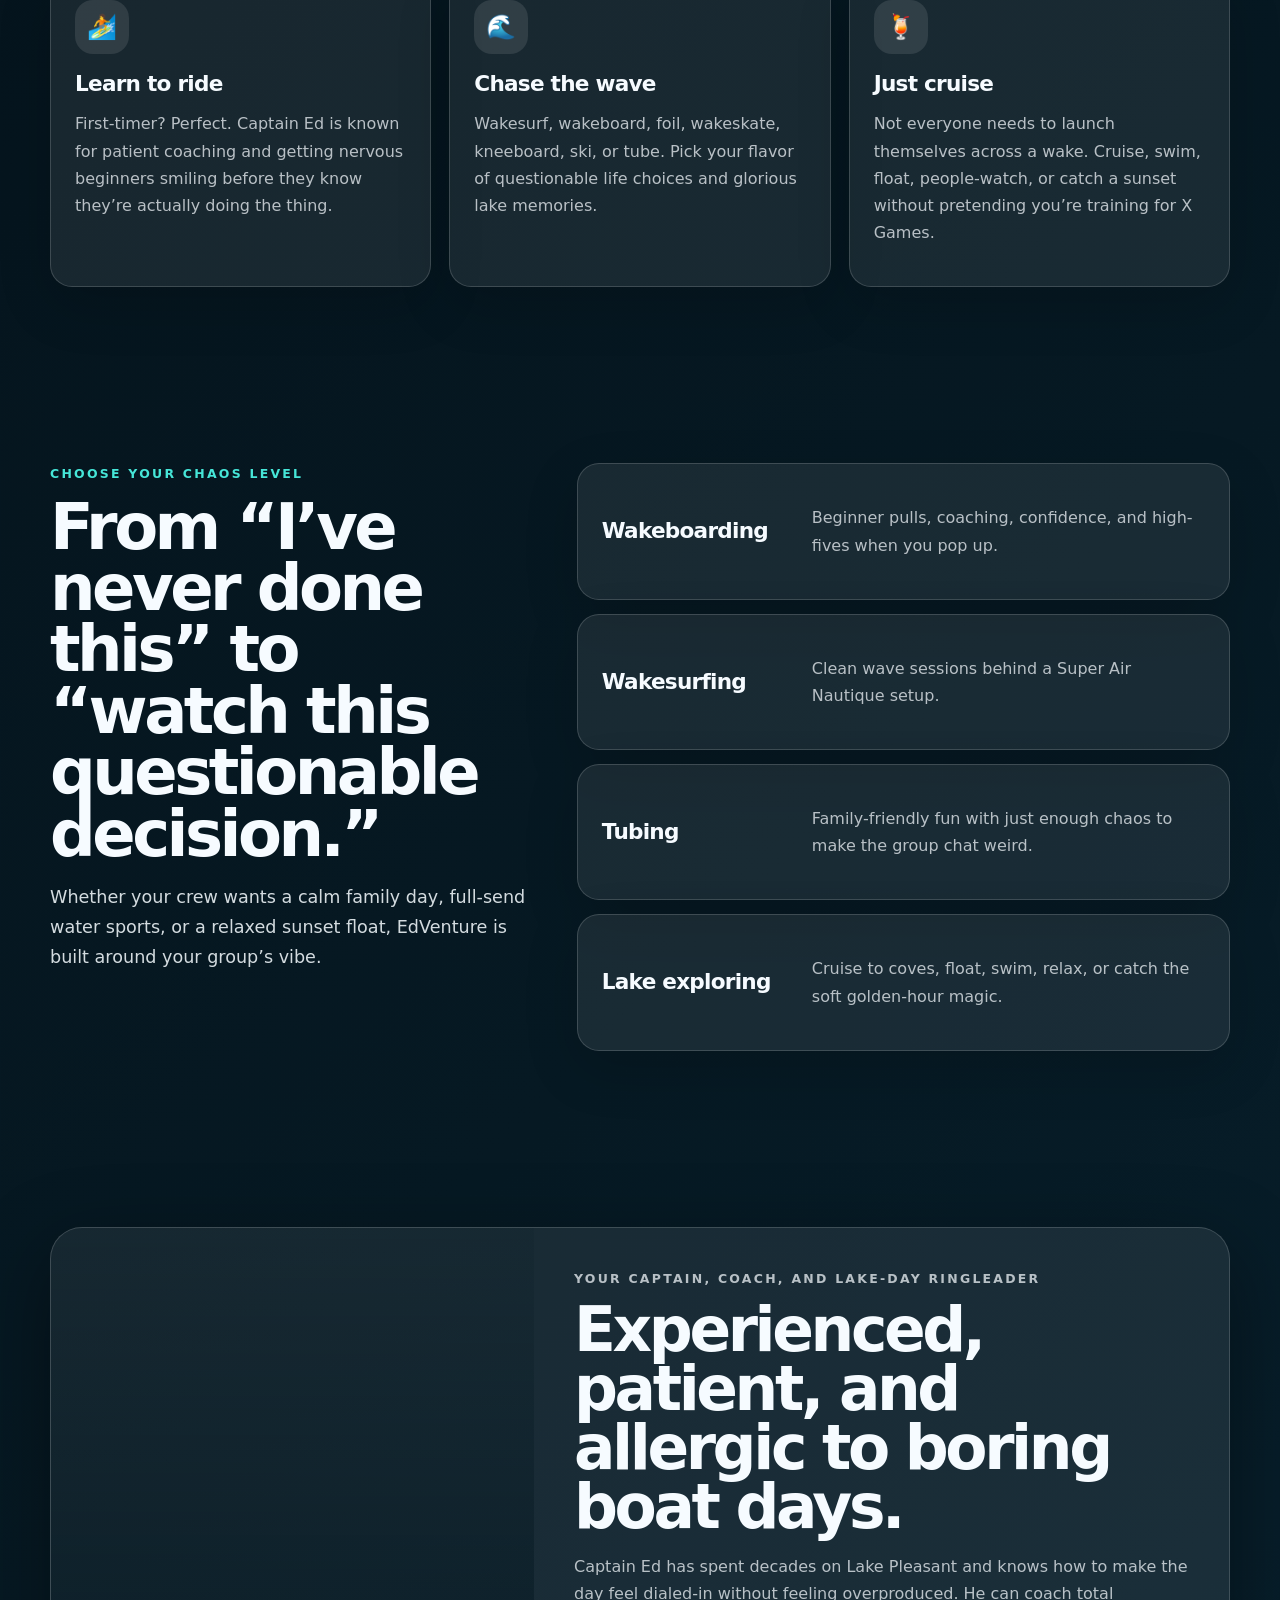
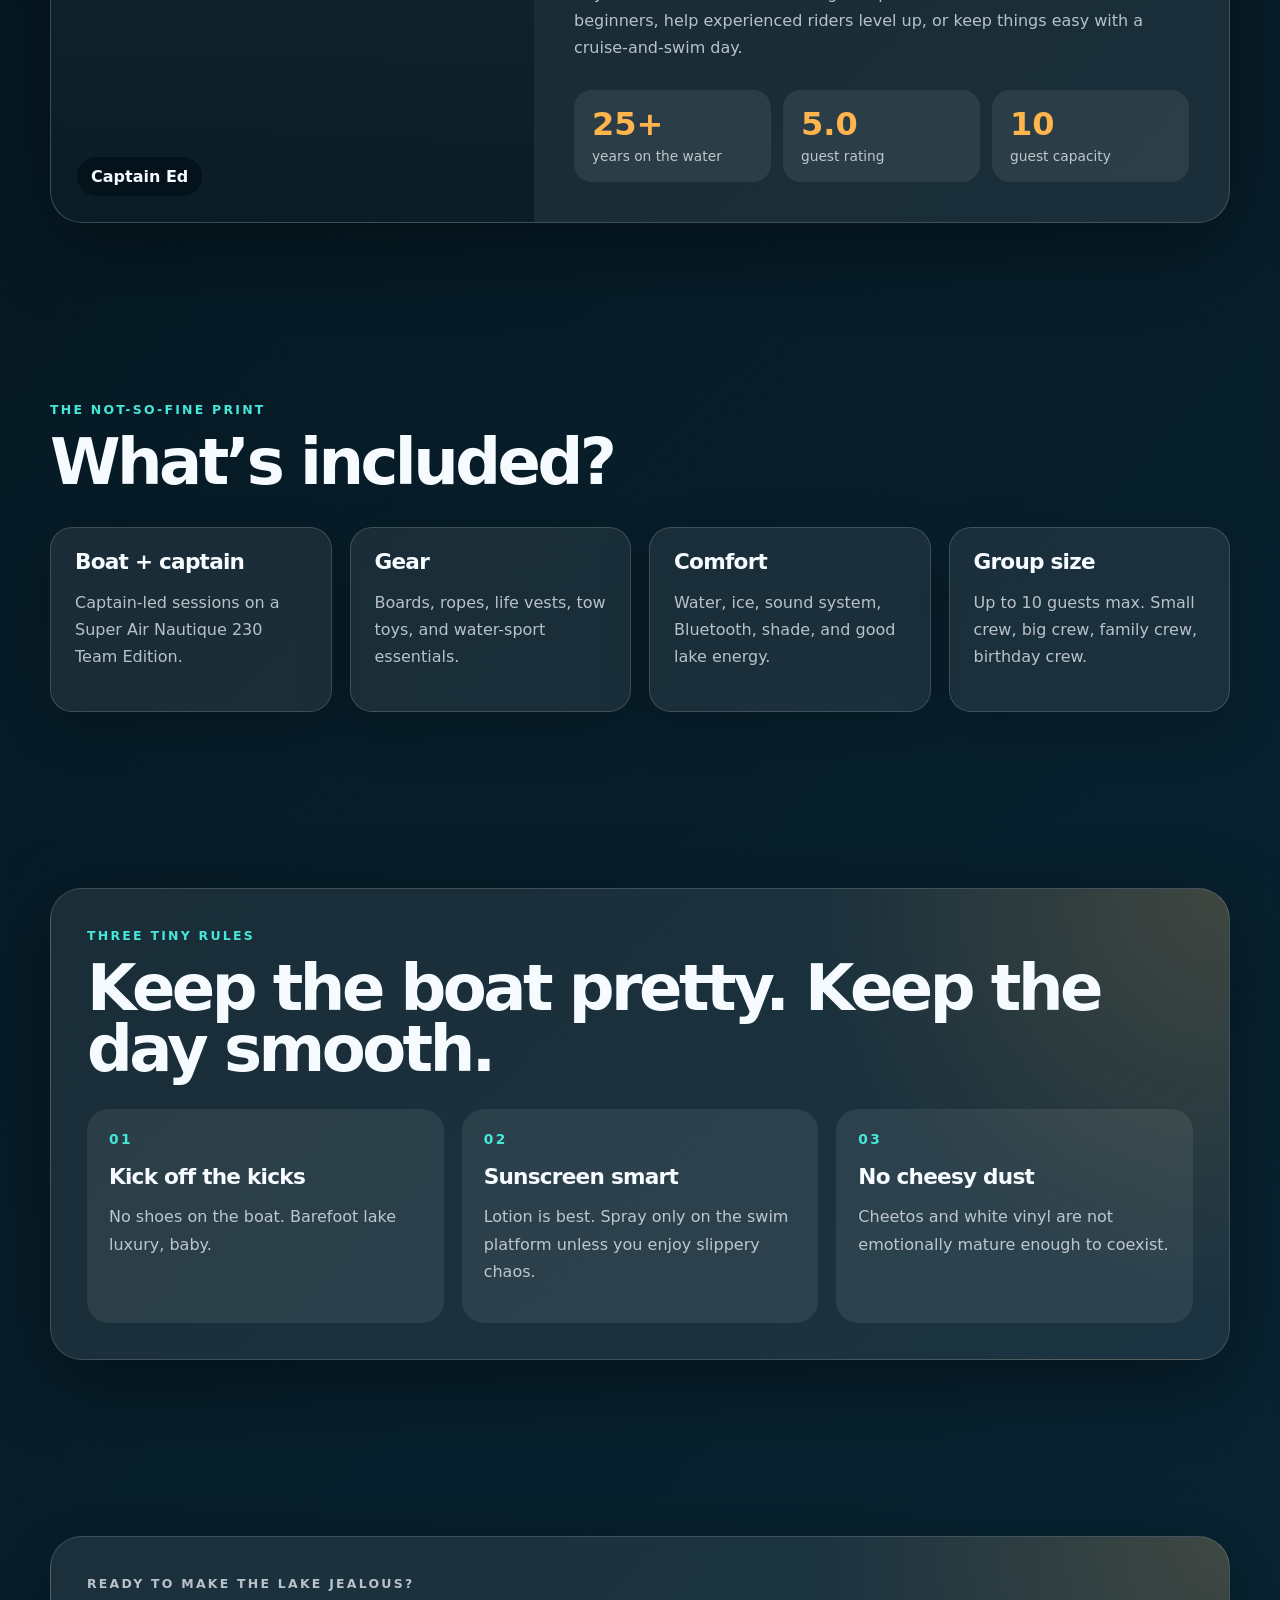
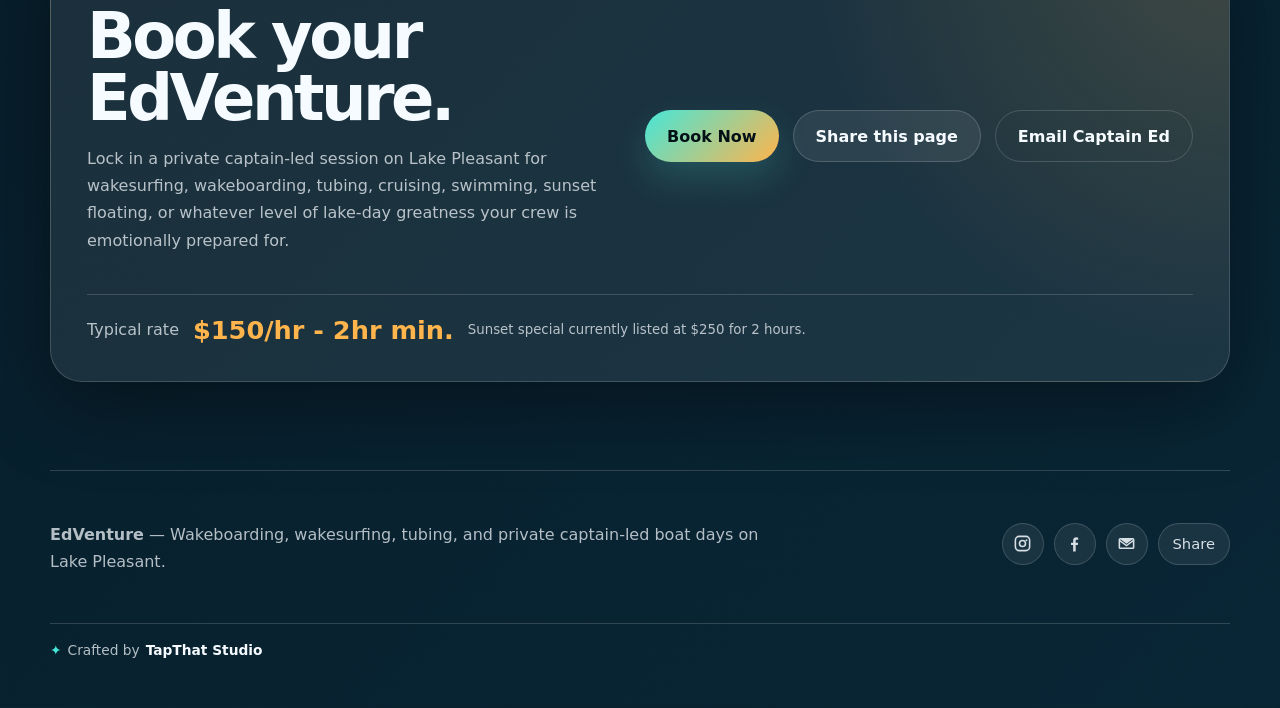
==== commit 6490f81a: "changed booking url" ====
--- a/EdVenture/index.html
+++ b/EdVenture/index.html
@@ -77,7 +77,7 @@
             Share
           </button>
       
-        <a href="https://app.squareup.com/appointments/book/8sj098jqa7v7oj/L0KAHE3FGHM1F/start" class="nav-cta" target="_blank" rel="noopener">
+        <a href="https://edventure-wakeboard-wakesurf-lessons.square.site/" class="nav-cta" target="_blank" rel="noopener">
           Book now
         </a>
       </nav>
@@ -99,7 +99,7 @@
 
         <div class="hero-actions">
             <a
-              href="https://app.squareup.com/appointments/book/8sj098jqa7v7oj/L0KAHE3FGHM1F/start"
+              href="https://edventure-wakeboard-wakesurf-lessons.square.site/"
               class="button button-primary"
               target="_blank"
               rel="noopener"
@@ -321,7 +321,7 @@
           <div class="booking-actions">
             <a
               class="button button-primary"
-              href="https://app.squareup.com/appointments/book/8sj098jqa7v7oj/L0KAHE3FGHM1F/start"
+              href="https://edventure-wakeboard-wakesurf-lessons.square.site/"
               target="_blank"
               rel="noopener"
             >
@@ -351,10 +351,6 @@
       <p>
         <strong>EdVenture</strong> — Wakeboarding, wakesurfing, tubing, and private
         captain-led boat days on Lake Pleasant.
-      </p>
-  
-      <p class="footer-small">
-        Built for repeat bookings, referrals, and “that was awesome — how do we book again?” moments.
       </p>
     </div>
   
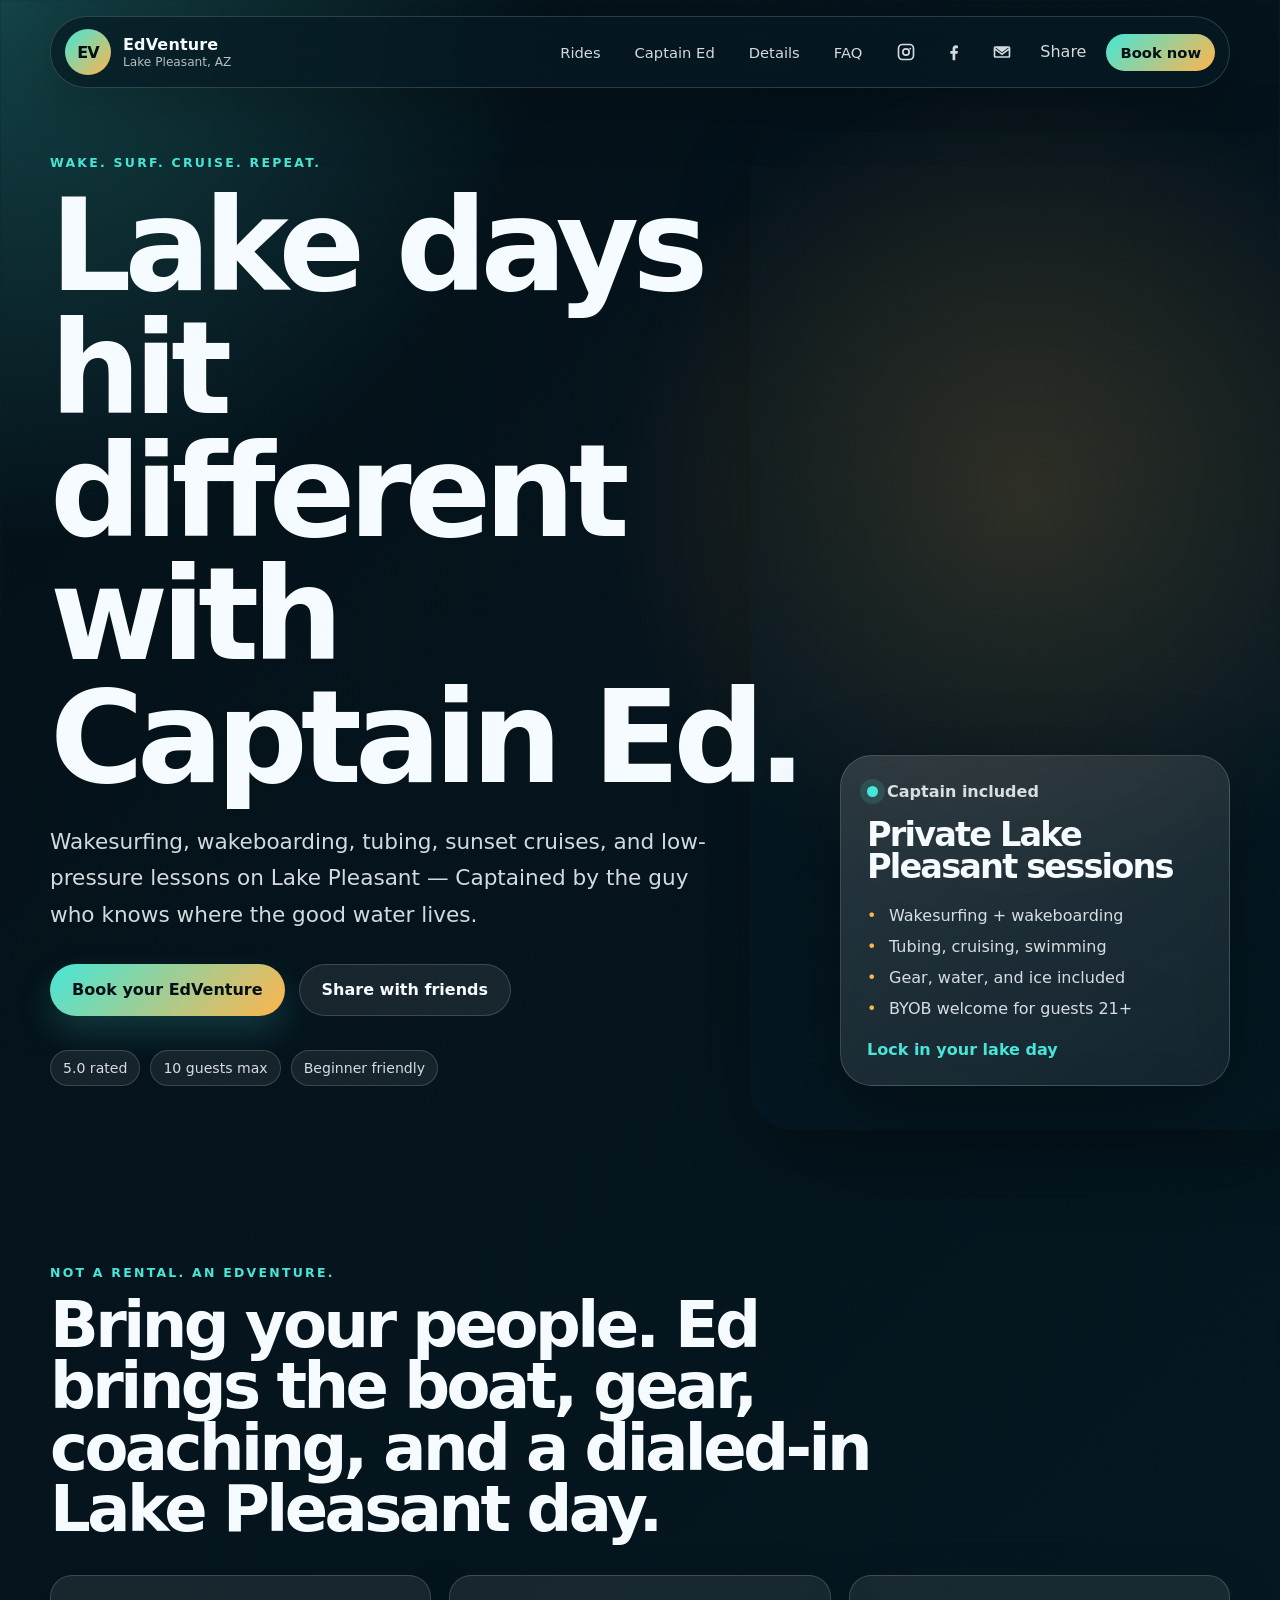
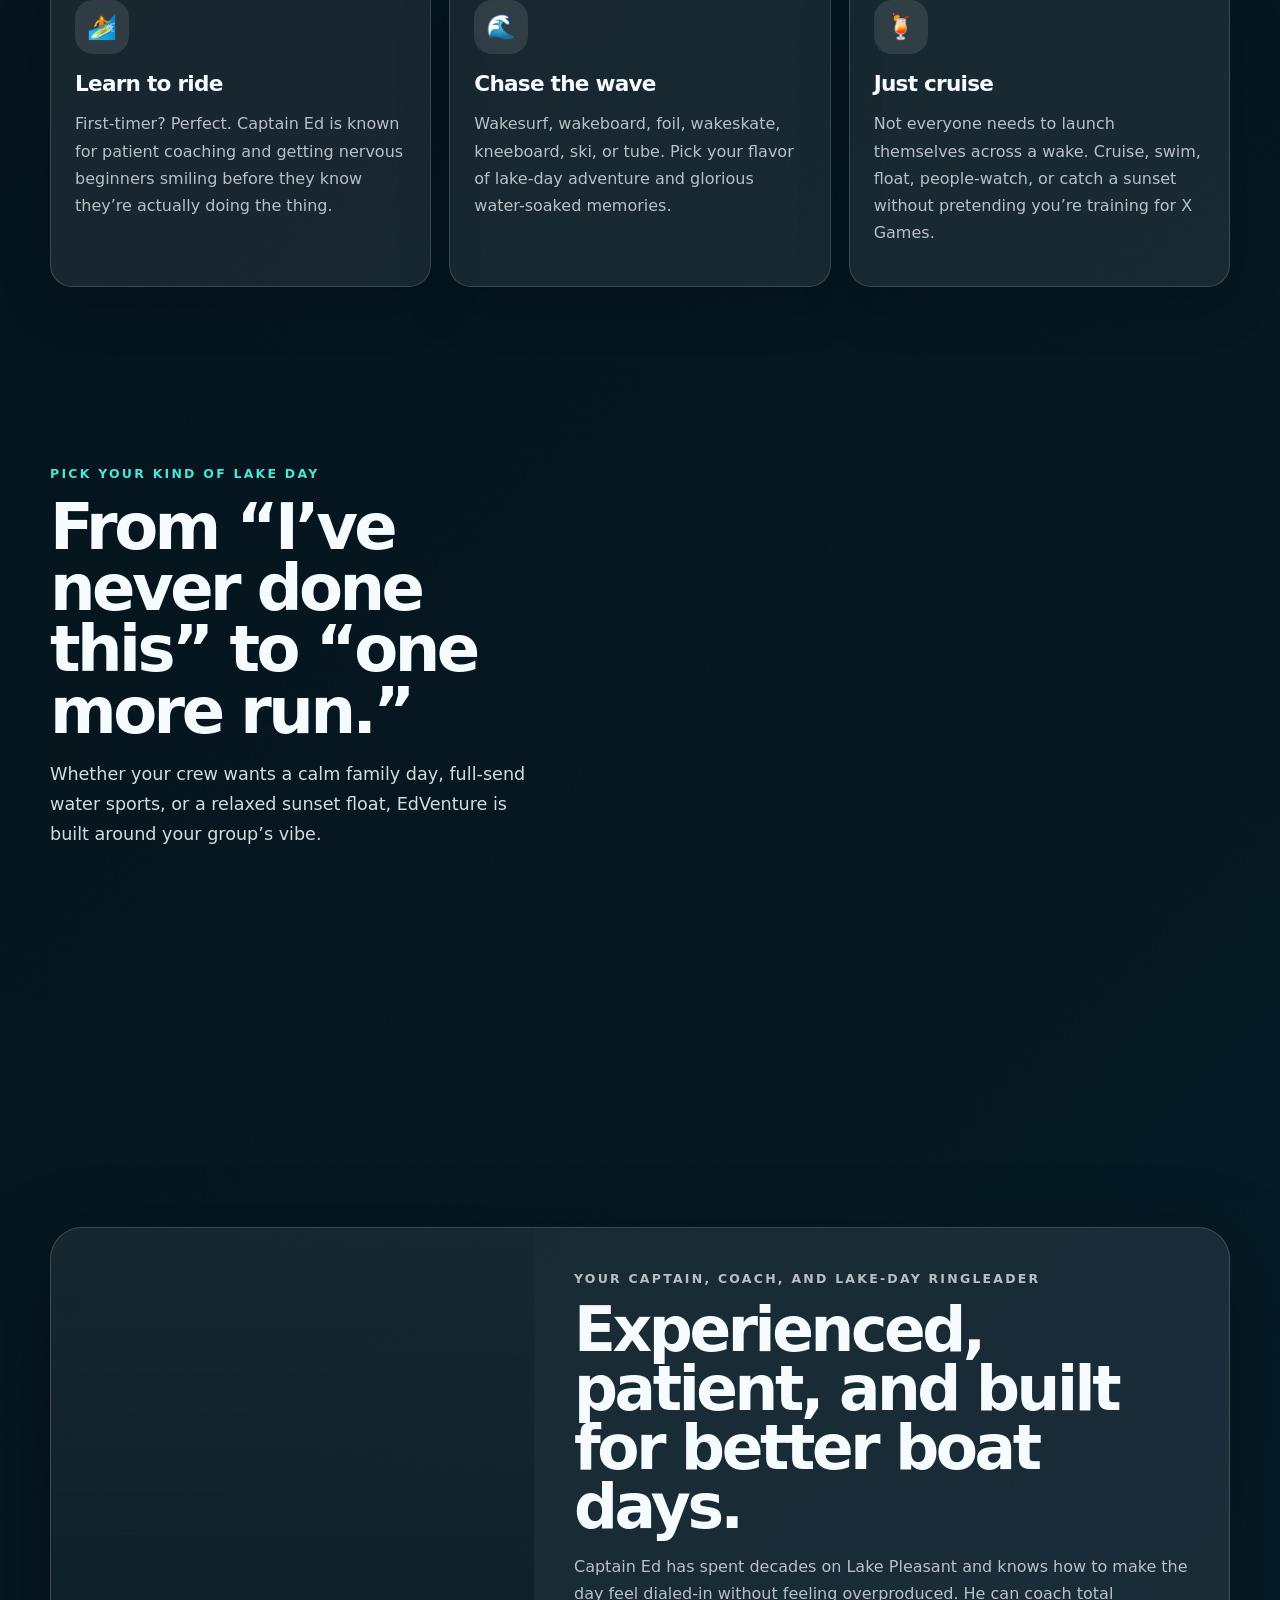
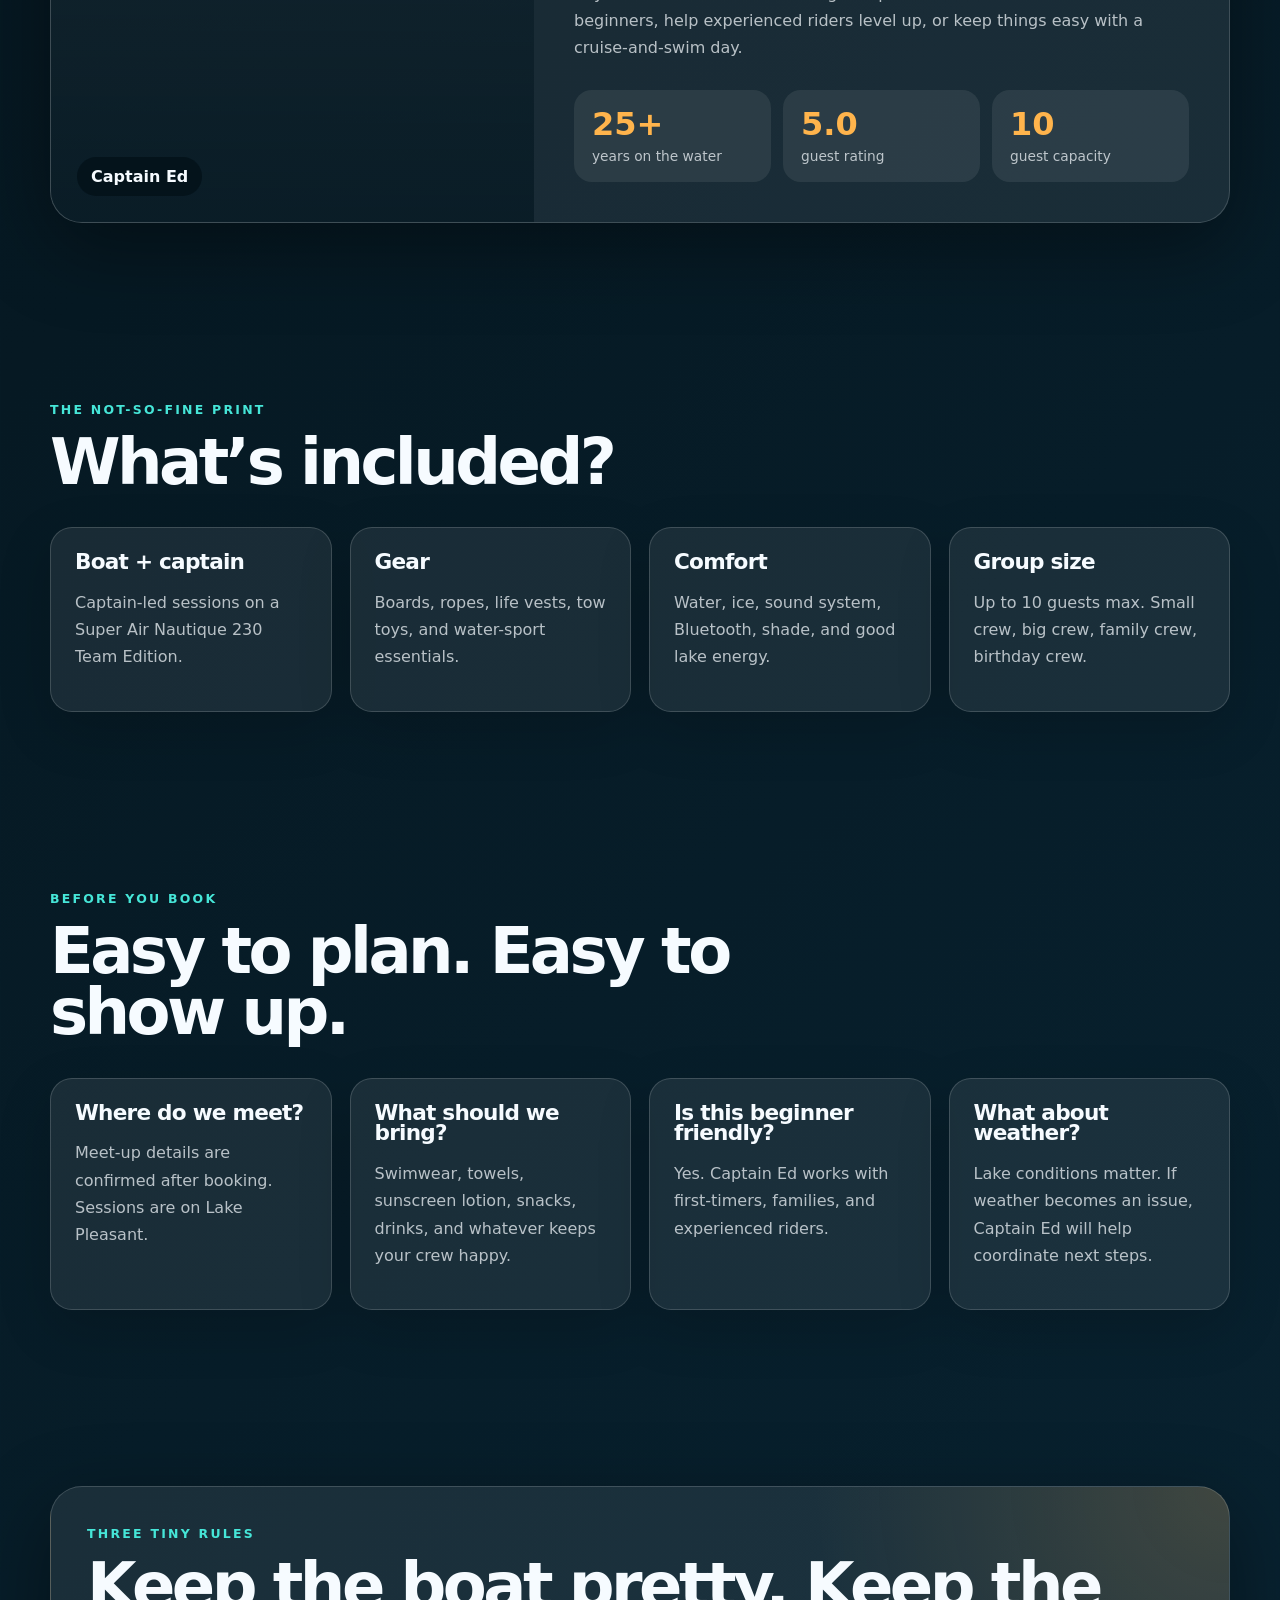
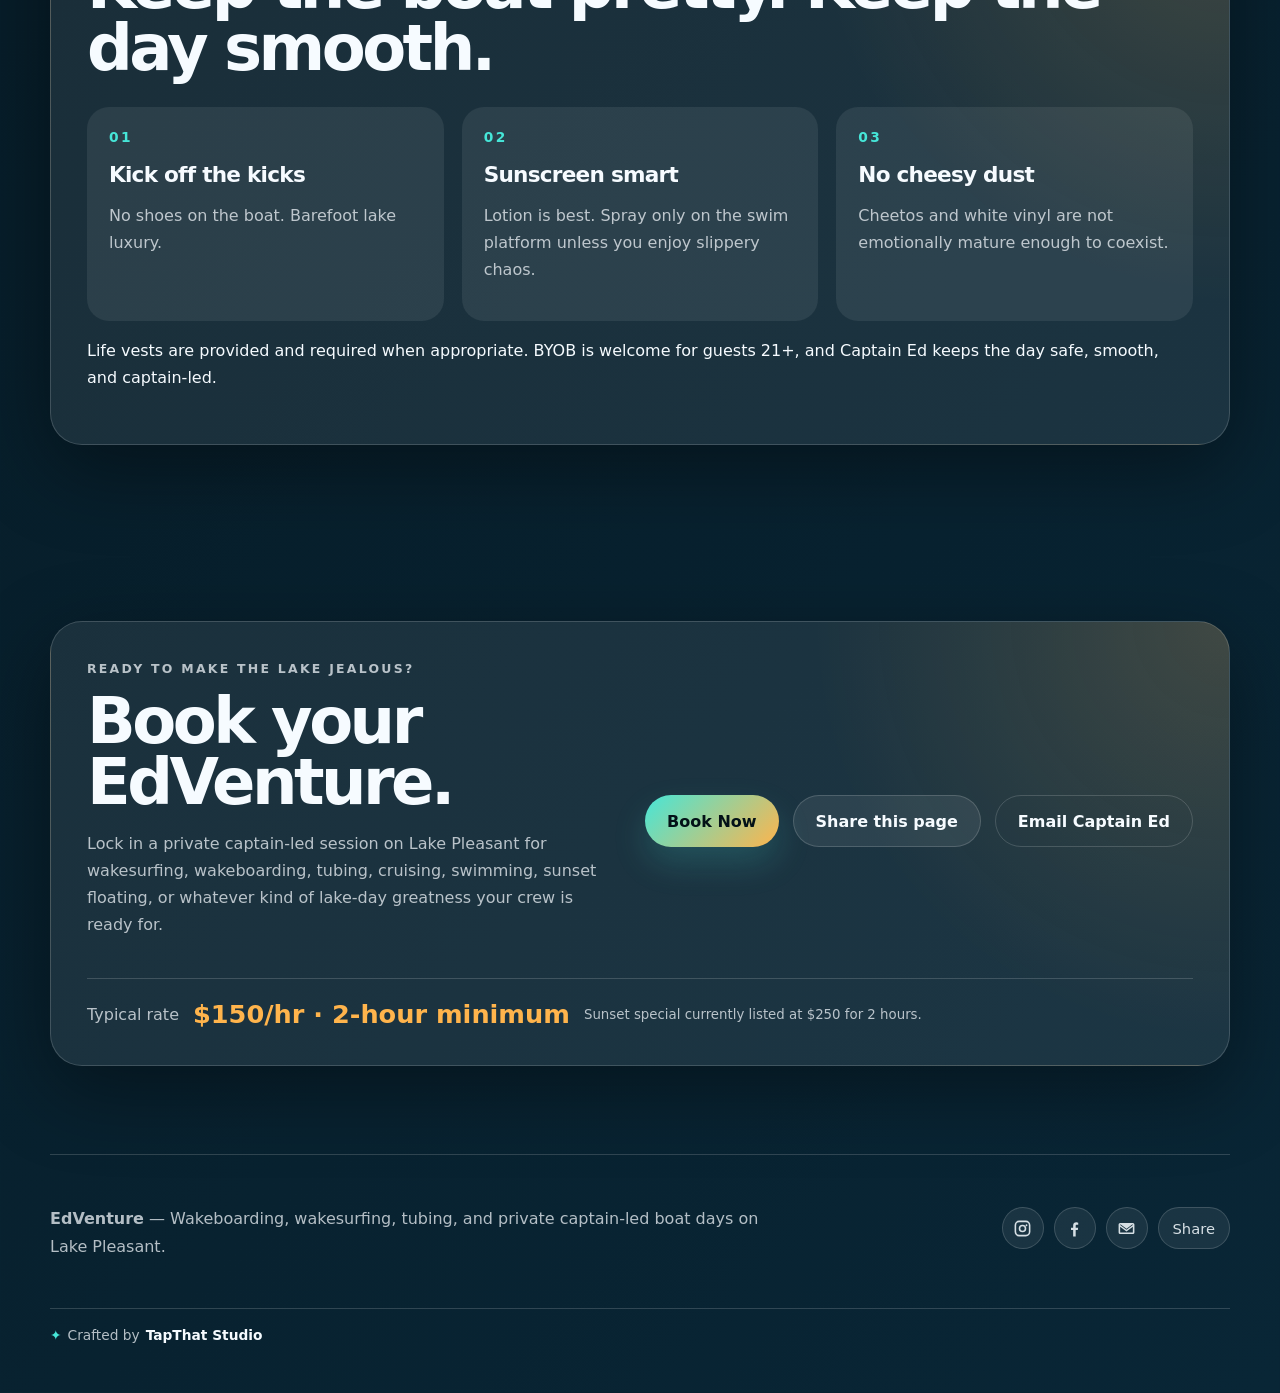
==== commit 3959d4a1: "edventure clean up" ====
--- a/EdVenture/index.html
+++ b/EdVenture/index.html
@@ -4,14 +4,59 @@
   <meta charset="UTF-8" />
   <meta name="viewport" content="width=device-width, initial-scale=1.0" />
 
-  <title>EdVenture | Wakeboarding, Wakesurfing & Lake Pleasant Boat Days</title>
+  <title>EdVenture | Lake Pleasant Wakeboarding, Wakesurfing & Private Boat Days</title>
 
   <meta
     name="description"
-    content="Wakeboarding, wakesurfing, tubing, cruising, and captain-led boat days on Lake Pleasant with Captain Ed."
+    content="Book a private captain-led Lake Pleasant boat day with Captain Ed for wakeboarding, wakesurfing, tubing, cruising, swimming, and beginner-friendly lessons."
   />
 
+  <link rel="canonical" href="https://tapthatstudio.com/EdVenture/" />
+
+  <meta property="og:title" content="EdVenture | Private Lake Pleasant Boat Days with Captain Ed" />
+  <meta
+    property="og:description"
+    content="Wakeboarding, wakesurfing, tubing, cruising, swimming, and beginner-friendly captain-led boat days on Lake Pleasant."
+  />
+  <meta property="og:type" content="website" />
+  <meta property="og:url" content="https://tapthatstudio.com/EdVenture/" />
+  <meta property="og:image" content="https://tapthatstudio.com/EdVenture/images/edventure-preview.jpg" />
+
+  <meta name="twitter:card" content="summary_large_image" />
+  <meta name="twitter:title" content="EdVenture | Private Lake Pleasant Boat Days with Captain Ed" />
+  <meta
+    name="twitter:description"
+    content="Wakeboarding, wakesurfing, tubing, cruising, swimming, and beginner-friendly captain-led boat days on Lake Pleasant."
+  />
+  <meta name="twitter:image" content="https://tapthatstudio.com/EdVenture/images/edventure-preview.jpg" />
+
+  <link rel="icon" href="./images/favicon.png" />
+  <link rel="apple-touch-icon" href="./images/apple-touch-icon.png" />
+
   <link rel="stylesheet" href="./css/edventure.css" />
+
+  <script type="application/ld+json">
+  {
+    "@context": "https://schema.org",
+    "@type": "SportsActivityLocation",
+    "name": "EdVenture",
+    "description": "Private captain-led wakeboarding, wakesurfing, tubing, cruising, swimming, and lake-day experiences on Lake Pleasant.",
+    "areaServed": "Lake Pleasant, Arizona",
+    "url": "https://tapthatstudio.com/EdVenture/",
+    "email": "crustyolcoot@gmail.com",
+    "priceRange": "$$",
+    "sameAs": [
+      "https://www.facebook.com/profile.php?id=61566789666545"
+    ],
+    "makesOffer": [
+      {
+        "@type": "Offer",
+        "name": "Private Lake Pleasant boat session",
+        "description": "Captain-led Lake Pleasant sessions for wakeboarding, wakesurfing, tubing, cruising, swimming, and sunset floats."
+      }
+    ]
+  }
+  </script>
 </head>
 
 <body>
@@ -24,63 +69,75 @@
       </span>
     </a>
 
-    <button class="nav-toggle" type="button" aria-label="Toggle navigation" aria-expanded="false">
+    <button
+      class="nav-toggle"
+      type="button"
+      aria-label="Toggle navigation"
+      aria-expanded="false"
+      aria-controls="site-nav"
+    >
       <span></span>
       <span></span>
     </button>
 
-    <nav class="site-nav" aria-label="Main navigation">
-        <a href="#rides">Rides</a>
-        <a href="#captain">Captain Ed</a>
-        <a href="#details">Details</a>
-      
-        <div class="nav-socials" aria-label="Social links">
-            <a
-              class="social-icon"
-              href="https://instagram.com/YOUR_INSTAGRAM_HERE"
-              target="_blank"
-              rel="noopener"
-              aria-label="Instagram"
-              title="Instagram"
-            >
-              <svg viewBox="0 0 24 24" aria-hidden="true">
-                <path d="M7.75 2h8.5A5.76 5.76 0 0 1 22 7.75v8.5A5.76 5.76 0 0 1 16.25 22h-8.5A5.76 5.76 0 0 1 2 16.25v-8.5A5.76 5.76 0 0 1 7.75 2Zm0 2A3.75 3.75 0 0 0 4 7.75v8.5A3.75 3.75 0 0 0 7.75 20h8.5A3.75 3.75 0 0 0 20 16.25v-8.5A3.75 3.75 0 0 0 16.25 4h-8.5Zm4.25 3.2A4.8 4.8 0 1 1 7.2 12 4.8 4.8 0 0 1 12 7.2Zm0 2A2.8 2.8 0 1 0 14.8 12 2.8 2.8 0 0 0 12 9.2Zm5.05-2.45a1.15 1.15 0 1 1-1.15 1.15 1.15 1.15 0 0 1 1.15-1.15Z" />
-              </svg>
-            </a>
-          
-            <a
-              class="social-icon"
-              href="https://www.facebook.com/profile.php?id=61566789666545"
-              target="_blank"
-              rel="noopener"
-              aria-label="Facebook"
-              title="Facebook"
-            >
-              <svg viewBox="0 0 24 24" aria-hidden="true">
-                <path d="M13.5 22v-8h2.7l.4-3.1h-3.1V8.9c0-.9.25-1.5 1.55-1.5h1.65V4.62A21.5 21.5 0 0 0 14.3 4c-2.38 0-4 1.45-4 4.1v2.8H7.6V14h2.7v8h3.2Z" />
-              </svg>
-            </a>
-          
-            <a
-              class="social-icon"
-              href="mailto:YOUR_EMAIL_HERE"
-              aria-label="Email Captain Ed"
-              title="Email"
-            >
-              <svg viewBox="0 0 24 24" aria-hidden="true">
-                <path d="M4 5h16a2 2 0 0 1 2 2v10a2 2 0 0 1-2 2H4a2 2 0 0 1-2-2V7a2 2 0 0 1 2-2Zm8 7.3L4.8 7H4v.6l8 5.9 8-5.9V7h-.8L12 12.3ZM4 17h16V9.9l-8 5.9-8-5.9V17Z" />
-              </svg>
-            </a>
-          </div>
-
-        <button class="nav-share share-button" type="button">
-            Share
-          </button>
-      
-        <a href="https://edventure-wakeboard-wakesurf-lessons.square.site/" class="nav-cta" target="_blank" rel="noopener">
-          Book now
+    <nav id="site-nav" class="site-nav" aria-label="Main navigation">
+      <a href="#rides">Rides</a>
+      <a href="#captain">Captain Ed</a>
+      <a href="#details">Details</a>
+      <a href="#faq">FAQ</a>
+
+      <div class="nav-socials" aria-label="Social links">
+        <a
+          class="social-icon"
+          href="https://instagram.com/YOUR_INSTAGRAM_HERE"
+          target="_blank"
+          rel="noopener"
+          aria-label="Instagram"
+          title="Instagram"
+        >
+          <svg viewBox="0 0 24 24" aria-hidden="true">
+            <path d="M7.75 2h8.5A5.76 5.76 0 0 1 22 7.75v8.5A5.76 5.76 0 0 1 16.25 22h-8.5A5.76 5.76 0 0 1 2 16.25v-8.5A5.76 5.76 0 0 1 7.75 2Zm0 2A3.75 3.75 0 0 0 4 7.75v8.5A3.75 3.75 0 0 0 7.75 20h8.5A3.75 3.75 0 0 0 20 16.25v-8.5A3.75 3.75 0 0 0 16.25 4h-8.5Zm4.25 3.2A4.8 4.8 0 1 1 7.2 12 4.8 4.8 0 0 1 12 7.2Zm0 2A2.8 2.8 0 1 0 14.8 12 2.8 2.8 0 0 0 12 9.2Zm5.05-2.45a1.15 1.15 0 1 1-1.15 1.15 1.15 1.15 0 0 1 1.15-1.15Z" />
+          </svg>
         </a>
-      </nav>
+
+        <a
+          class="social-icon"
+          href="https://www.facebook.com/profile.php?id=61566789666545"
+          target="_blank"
+          rel="noopener"
+          aria-label="Facebook"
+          title="Facebook"
+        >
+          <svg viewBox="0 0 24 24" aria-hidden="true">
+            <path d="M13.5 22v-8h2.7l.4-3.1h-3.1V8.9c0-.9.25-1.5 1.55-1.5h1.65V4.62A21.5 21.5 0 0 0 14.3 4c-2.38 0-4 1.45-4 4.1v2.8H7.6V14h2.7v8h3.2Z" />
+          </svg>
+        </a>
+
+        <a
+          class="social-icon"
+          href="mailto:crustyolcoot@gmail.com"
+          aria-label="Email Captain Ed"
+          title="Email"
+        >
+          <svg viewBox="0 0 24 24" aria-hidden="true">
+            <path d="M4 5h16a2 2 0 0 1 2 2v10a2 2 0 0 1-2 2H4a2 2 0 0 1-2-2V7a2 2 0 0 1 2-2Zm8 7.3L4.8 7H4v.6l8 5.9 8-5.9V7h-.8L12 12.3ZM4 17h16V9.9l-8 5.9-8-5.9V17Z" />
+          </svg>
+        </a>
+      </div>
+
+      <button class="nav-share share-button" type="button">
+        Share
+      </button>
+
+      <a
+        href="https://edventure-wakeboard-wakesurf-lessons.square.site/"
+        class="nav-cta"
+        target="_blank"
+        rel="noopener"
+      >
+        Book now
+      </a>
+    </nav>
   </header>
 
   <main id="top">
@@ -94,23 +151,23 @@
 
         <p class="hero-copy">
           Wakesurfing, wakeboarding, tubing, sunset cruises, and low-pressure lessons
-          on Lake Pleasant — all captained by the guy who knows where the good water lives.
+          on Lake Pleasant — Captained by the guy who knows where the good water lives.
         </p>
 
         <div class="hero-actions">
-            <a
-              href="https://edventure-wakeboard-wakesurf-lessons.square.site/"
-              class="button button-primary"
-              target="_blank"
-              rel="noopener"
-            >
-              Book your EdVenture
-            </a>
-          
-            <button class="button button-secondary share-button" type="button">
-              Share with friends
-            </button>
-          </div>
+          <a
+            href="https://edventure-wakeboard-wakesurf-lessons.square.site/"
+            class="button button-primary"
+            target="_blank"
+            rel="noopener"
+          >
+            Book your EdVenture
+          </a>
+
+          <button class="button button-secondary share-button" type="button">
+            Share with friends
+          </button>
+        </div>
 
         <div class="trust-strip" aria-label="Highlights">
           <span>5.0 rated</span>
@@ -131,7 +188,7 @@
           <li>Wakesurfing + wakeboarding</li>
           <li>Tubing, cruising, swimming</li>
           <li>Gear, water, and ice included</li>
-          <li>BYOB + clean snacks welcome</li>
+          <li>BYOB welcome for guests 21+</li>
         </ul>
 
         <a href="#booking" class="card-link">Lock in your lake day</a>
@@ -141,7 +198,7 @@
     <section class="section-pad intro-section">
       <div class="section-heading">
         <p class="eyebrow">Not a rental. An EdVenture.</p>
-        <h2>Bring your people. Ed brings the boat, gear, coaching, and lake swagger.</h2>
+        <h2>Bring your people. Ed brings the boat, gear, coaching, and a dialed-in Lake Pleasant day.</h2>
       </div>
 
       <div class="feature-grid">
@@ -159,7 +216,7 @@
           <h3>Chase the wave</h3>
           <p>
             Wakesurf, wakeboard, foil, wakeskate, kneeboard, ski, or tube. Pick your flavor
-            of questionable life choices and glorious lake memories.
+            of lake-day adventure and glorious water-soaked memories.
           </p>
         </article>
 
@@ -177,8 +234,8 @@
     <section id="rides" class="section-pad ride-section">
       <div class="split">
         <div>
-          <p class="eyebrow">Choose your chaos level</p>
-          <h2>From “I’ve never done this” to “watch this questionable decision.”</h2>
+          <p class="eyebrow">Pick your kind of lake day</p>
+          <h2>From “I’ve never done this” to “one more run.”</h2>
           <p>
             Whether your crew wants a calm family day, full-send water sports, or a relaxed
             sunset float, EdVenture is built around your group’s vibe.
@@ -198,7 +255,7 @@
 
           <article>
             <h3>Tubing</h3>
-            <p>Family-friendly fun with just enough chaos to make the group chat weird.</p>
+            <p>Family-friendly fun with just enough thrill to keep everyone laughing.</p>
           </article>
 
           <article>
@@ -217,7 +274,7 @@
 
         <div class="captain-copy">
           <p class="eyebrow">Your captain, coach, and lake-day ringleader</p>
-          <h2>Experienced, patient, and allergic to boring boat days.</h2>
+          <h2>Experienced, patient, and built for better boat days.</h2>
           <p>
             Captain Ed has spent decades on Lake Pleasant and knows how to make the day
             feel dialed-in without feeling overproduced. He can coach total beginners,
@@ -279,6 +336,43 @@
       </div>
     </section>
 
+    <section id="faq" class="section-pad faq-section">
+      <div class="section-heading">
+        <p class="eyebrow">Before you book</p>
+        <h2>Easy to plan. Easy to show up.</h2>
+      </div>
+
+      <div class="details-grid">
+        <article class="detail-card">
+          <h3>Where do we meet?</h3>
+          <p>
+            Meet-up details are confirmed after booking. Sessions are on Lake Pleasant.
+          </p>
+        </article>
+
+        <article class="detail-card">
+          <h3>What should we bring?</h3>
+          <p>
+            Swimwear, towels, sunscreen lotion, snacks, drinks, and whatever keeps your crew happy.
+          </p>
+        </article>
+
+        <article class="detail-card">
+          <h3>Is this beginner friendly?</h3>
+          <p>
+            Yes. Captain Ed works with first-timers, families, and experienced riders.
+          </p>
+        </article>
+
+        <article class="detail-card">
+          <h3>What about weather?</h3>
+          <p>
+            Lake conditions matter. If weather becomes an issue, Captain Ed will help coordinate next steps.
+          </p>
+        </article>
+      </div>
+    </section>
+
     <section class="section-pad rules-section">
       <div class="rules-box">
         <p class="eyebrow">Three tiny rules</p>
@@ -288,7 +382,7 @@
           <div>
             <strong>01</strong>
             <h3>Kick off the kicks</h3>
-            <p>No shoes on the boat. Barefoot lake luxury, baby.</p>
+            <p>No shoes on the boat. Barefoot lake luxury.</p>
           </div>
 
           <div>
@@ -303,47 +397,51 @@
             <p>Cheetos and white vinyl are not emotionally mature enough to coexist.</p>
           </div>
         </div>
+
+        <p class="rules-note">
+          Life vests are provided and required when appropriate. BYOB is welcome for guests 21+, and Captain Ed keeps the day safe, smooth, and captain-led.
+        </p>
       </div>
     </section>
 
     <section id="booking" class="section-pad booking-section">
-        <div class="booking-panel">
-          <div>
-            <p class="eyebrow">Ready to make the lake jealous?</p>
-            <h2>Book your EdVenture.</h2>
-            <p>
-              Lock in a private captain-led session on Lake Pleasant for wakesurfing,
-              wakeboarding, tubing, cruising, swimming, sunset floating, or whatever level
-              of lake-day greatness your crew is emotionally prepared for.
-            </p>
-          </div>
-      
-          <div class="booking-actions">
-            <a
-              class="button button-primary"
-              href="https://edventure-wakeboard-wakesurf-lessons.square.site/"
-              target="_blank"
-              rel="noopener"
-            >
-              Book Now
-            </a>
-      
-            <button class="button button-secondary share-button" type="button">
-              Share this page
-            </button>
-      
-            <a class="button button-ghost" href="mailto:YOUR_EMAIL_HERE">
-              Email Captain Ed
-            </a>
-          </div>
-      
-          <div class="price-note">
-            <span>Typical rate</span>
-            <strong>$150/hr - 2hr min.</strong>
-            <small>Sunset special currently listed at $250 for 2 hours.</small>
-          </div>
-        </div>
-      </section>
+      <div class="booking-panel">
+        <div>
+          <p class="eyebrow">Ready to make the lake jealous?</p>
+          <h2>Book your EdVenture.</h2>
+          <p>
+            Lock in a private captain-led session on Lake Pleasant for wakesurfing,
+            wakeboarding, tubing, cruising, swimming, sunset floating, or whatever kind
+            of lake-day greatness your crew is ready for.
+          </p>
+        </div>
+
+        <div class="booking-actions">
+          <a
+            class="button button-primary"
+            href="https://edventure-wakeboard-wakesurf-lessons.square.site/"
+            target="_blank"
+            rel="noopener"
+          >
+            Book Now
+          </a>
+
+          <button class="button button-secondary share-button" type="button">
+            Share this page
+          </button>
+
+          <a class="button button-ghost" href="mailto:crustyolcoot@gmail.com">
+            Email Captain Ed
+          </a>
+        </div>
+
+        <div class="price-note">
+          <span>Typical rate</span>
+          <strong>$150/hr · 2-hour minimum</strong>
+          <small>Sunset special currently listed at $250 for 2 hours.</small>
+        </div>
+      </div>
+    </section>
   </main>
 
   <footer class="site-footer">
@@ -353,55 +451,55 @@
         captain-led boat days on Lake Pleasant.
       </p>
     </div>
-  
+
     <div class="footer-links">
-        <a
-          class="social-icon"
-          href="https://instagram.com/YOUR_INSTAGRAM_HERE"
-          target="_blank"
-          rel="noopener"
-          aria-label="Instagram"
-          title="Instagram"
-        >
-          <svg viewBox="0 0 24 24" aria-hidden="true">
-            <path d="M7.75 2h8.5A5.76 5.76 0 0 1 22 7.75v8.5A5.76 5.76 0 0 1 16.25 22h-8.5A5.76 5.76 0 0 1 2 16.25v-8.5A5.76 5.76 0 0 1 7.75 2Zm0 2A3.75 3.75 0 0 0 4 7.75v8.5A3.75 3.75 0 0 0 7.75 20h8.5A3.75 3.75 0 0 0 20 16.25v-8.5A3.75 3.75 0 0 0 16.25 4h-8.5Zm4.25 3.2A4.8 4.8 0 1 1 7.2 12 4.8 4.8 0 0 1 12 7.2Zm0 2A2.8 2.8 0 1 0 14.8 12 2.8 2.8 0 0 0 12 9.2Zm5.05-2.45a1.15 1.15 0 1 1-1.15 1.15 1.15 1.15 0 0 1 1.15-1.15Z" />
-          </svg>
-        </a>
-      
-        <a
-          class="social-icon"
-          href="https://www.facebook.com/profile.php?id=61566789666545"
-          target="_blank"
-          rel="noopener"
-          aria-label="Facebook"
-          title="Facebook"
-        >
-          <svg viewBox="0 0 24 24" aria-hidden="true">
-            <path d="M13.5 22v-8h2.7l.4-3.1h-3.1V8.9c0-.9.25-1.5 1.55-1.5h1.65V4.62A21.5 21.5 0 0 0 14.3 4c-2.38 0-4 1.45-4 4.1v2.8H7.6V14h2.7v8h3.2Z" />
-          </svg>
-        </a>
-      
-        <a
-          class="social-icon"
-          href="mailto:YOUR_EMAIL_HERE"
-          aria-label="Email Captain Ed"
-          title="Email"
-        >
-          <svg viewBox="0 0 24 24" aria-hidden="true">
-            <path d="M4 5h16a2 2 0 0 1 2 2v10a2 2 0 0 1-2 2H4a2 2 0 0 1-2-2V7a2 2 0 0 1 2-2Zm8 7.3L4.8 7H4v.6l8 5.9 8-5.9V7h-.8L12 12.3ZM4 17h16V9.9l-8 5.9-8-5.9V17Z" />
-          </svg>
-        </a>
-      
-        <button class="footer-share share-button" type="button">
-          Share
-        </button>
-      </div>
-
-      <div class="studio-credit">
-        <a href="../index.html" aria-label="Visit TapThat Studio">
-          Crafted by <span>TapThat Studio</span>
-        </a>
-      </div>
+      <a
+        class="social-icon"
+        href="https://instagram.com/YOUR_INSTAGRAM_HERE"
+        target="_blank"
+        rel="noopener"
+        aria-label="Instagram"
+        title="Instagram"
+      >
+        <svg viewBox="0 0 24 24" aria-hidden="true">
+          <path d="M7.75 2h8.5A5.76 5.76 0 0 1 22 7.75v8.5A5.76 5.76 0 0 1 16.25 22h-8.5A5.76 5.76 0 0 1 2 16.25v-8.5A5.76 5.76 0 0 1 7.75 2Zm0 2A3.75 3.75 0 0 0 4 7.75v8.5A3.75 3.75 0 0 0 7.75 20h8.5A3.75 3.75 0 0 0 20 16.25v-8.5A3.75 3.75 0 0 0 16.25 4h-8.5Zm4.25 3.2A4.8 4.8 0 1 1 7.2 12 4.8 4.8 0 0 1 12 7.2Zm0 2A2.8 2.8 0 1 0 14.8 12 2.8 2.8 0 0 0 12 9.2Zm5.05-2.45a1.15 1.15 0 1 1-1.15 1.15 1.15 1.15 0 0 1 1.15-1.15Z" />
+        </svg>
+      </a>
+
+      <a
+        class="social-icon"
+        href="https://www.facebook.com/profile.php?id=61566789666545"
+        target="_blank"
+        rel="noopener"
+        aria-label="Facebook"
+        title="Facebook"
+      >
+        <svg viewBox="0 0 24 24" aria-hidden="true">
+          <path d="M13.5 22v-8h2.7l.4-3.1h-3.1V8.9c0-.9.25-1.5 1.55-1.5h1.65V4.62A21.5 21.5 0 0 0 14.3 4c-2.38 0-4 1.45-4 4.1v2.8H7.6V14h2.7v8h3.2Z" />
+        </svg>
+      </a>
+
+      <a
+        class="social-icon"
+        href="mailto:crustyolcoot@gmail.com"
+        aria-label="Email Captain Ed"
+        title="Email"
+      >
+        <svg viewBox="0 0 24 24" aria-hidden="true">
+          <path d="M4 5h16a2 2 0 0 1 2 2v10a2 2 0 0 1-2 2H4a2 2 0 0 1-2-2V7a2 2 0 0 1 2-2Zm8 7.3L4.8 7H4v.6l8 5.9 8-5.9V7h-.8L12 12.3ZM4 17h16V9.9l-8 5.9-8-5.9V17Z" />
+        </svg>
+      </a>
+
+      <button class="footer-share share-button" type="button">
+        Share
+      </button>
+    </div>
+
+    <div class="studio-credit">
+      <a href="../index.html" aria-label="Visit TapThat Studio">
+        Crafted by <span>TapThat Studio</span>
+      </a>
+    </div>
   </footer>
 
   <script src="./scripts/edventure.js"></script>
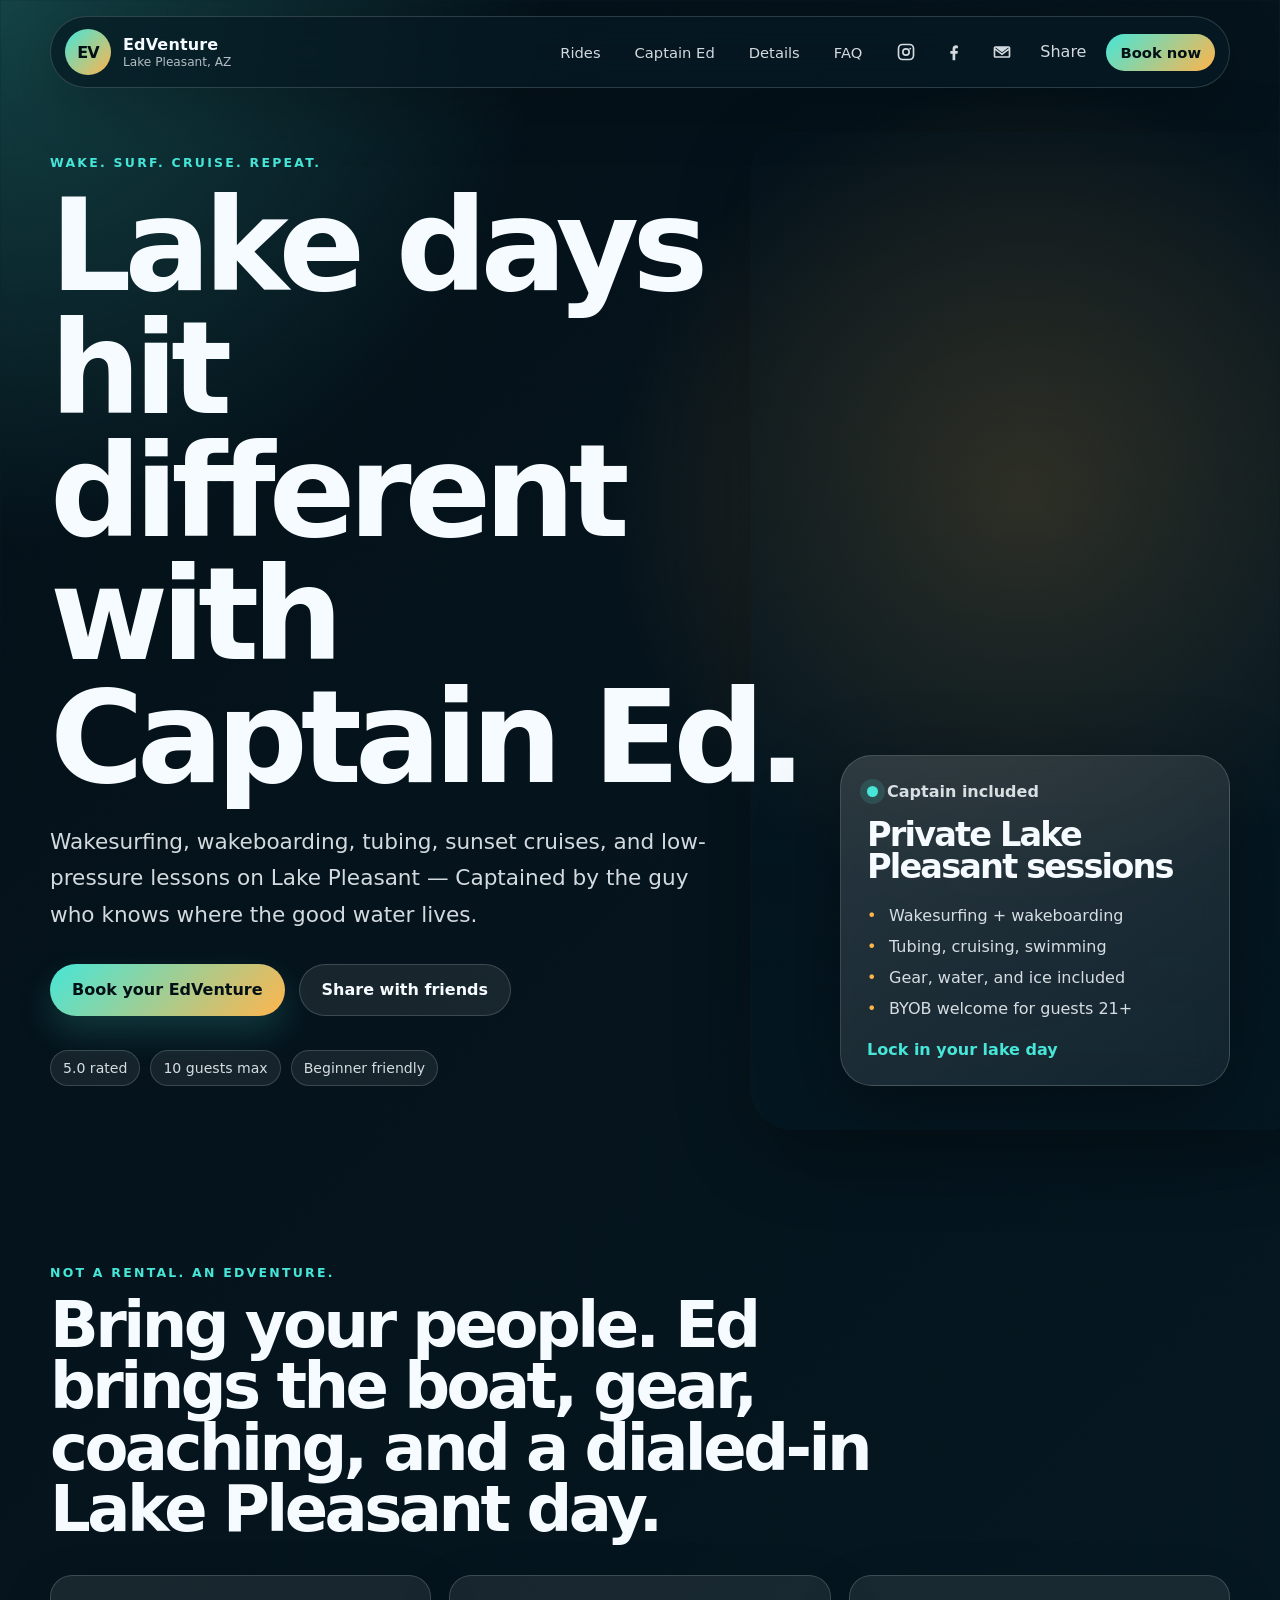
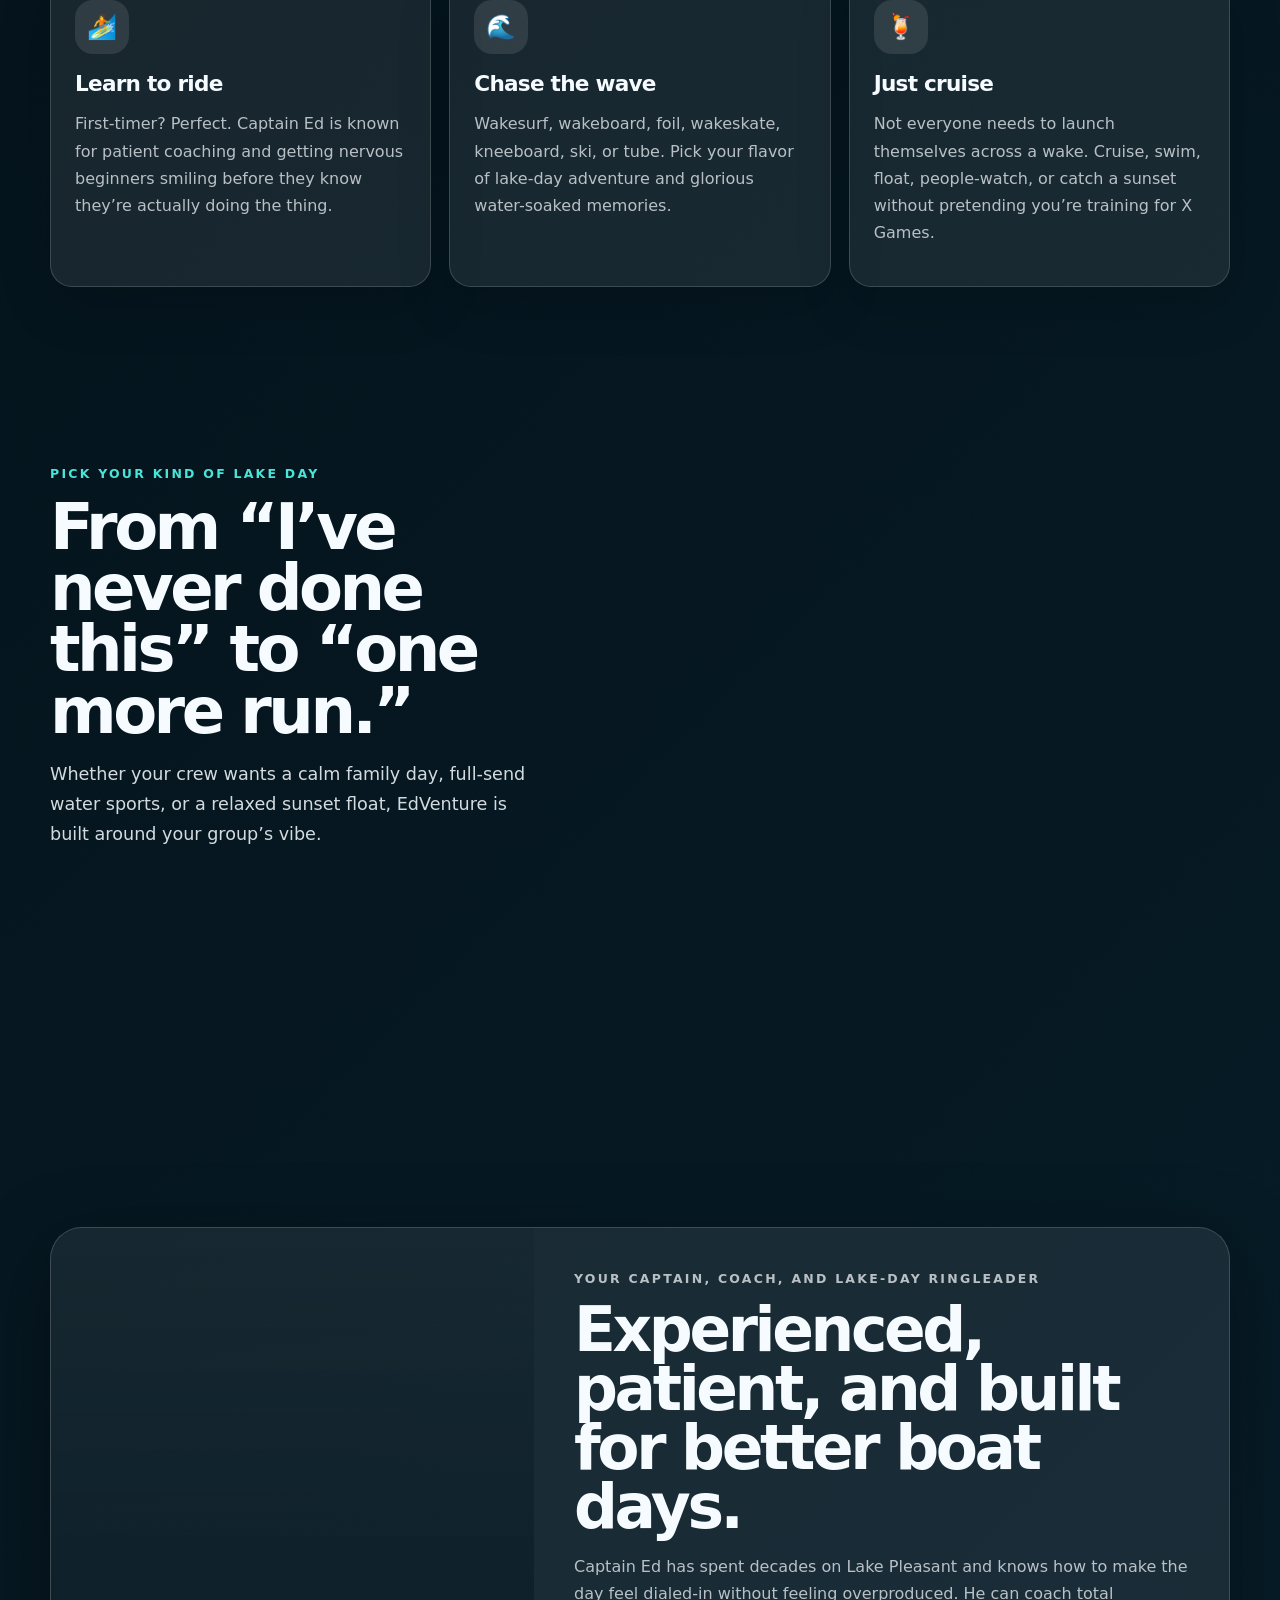
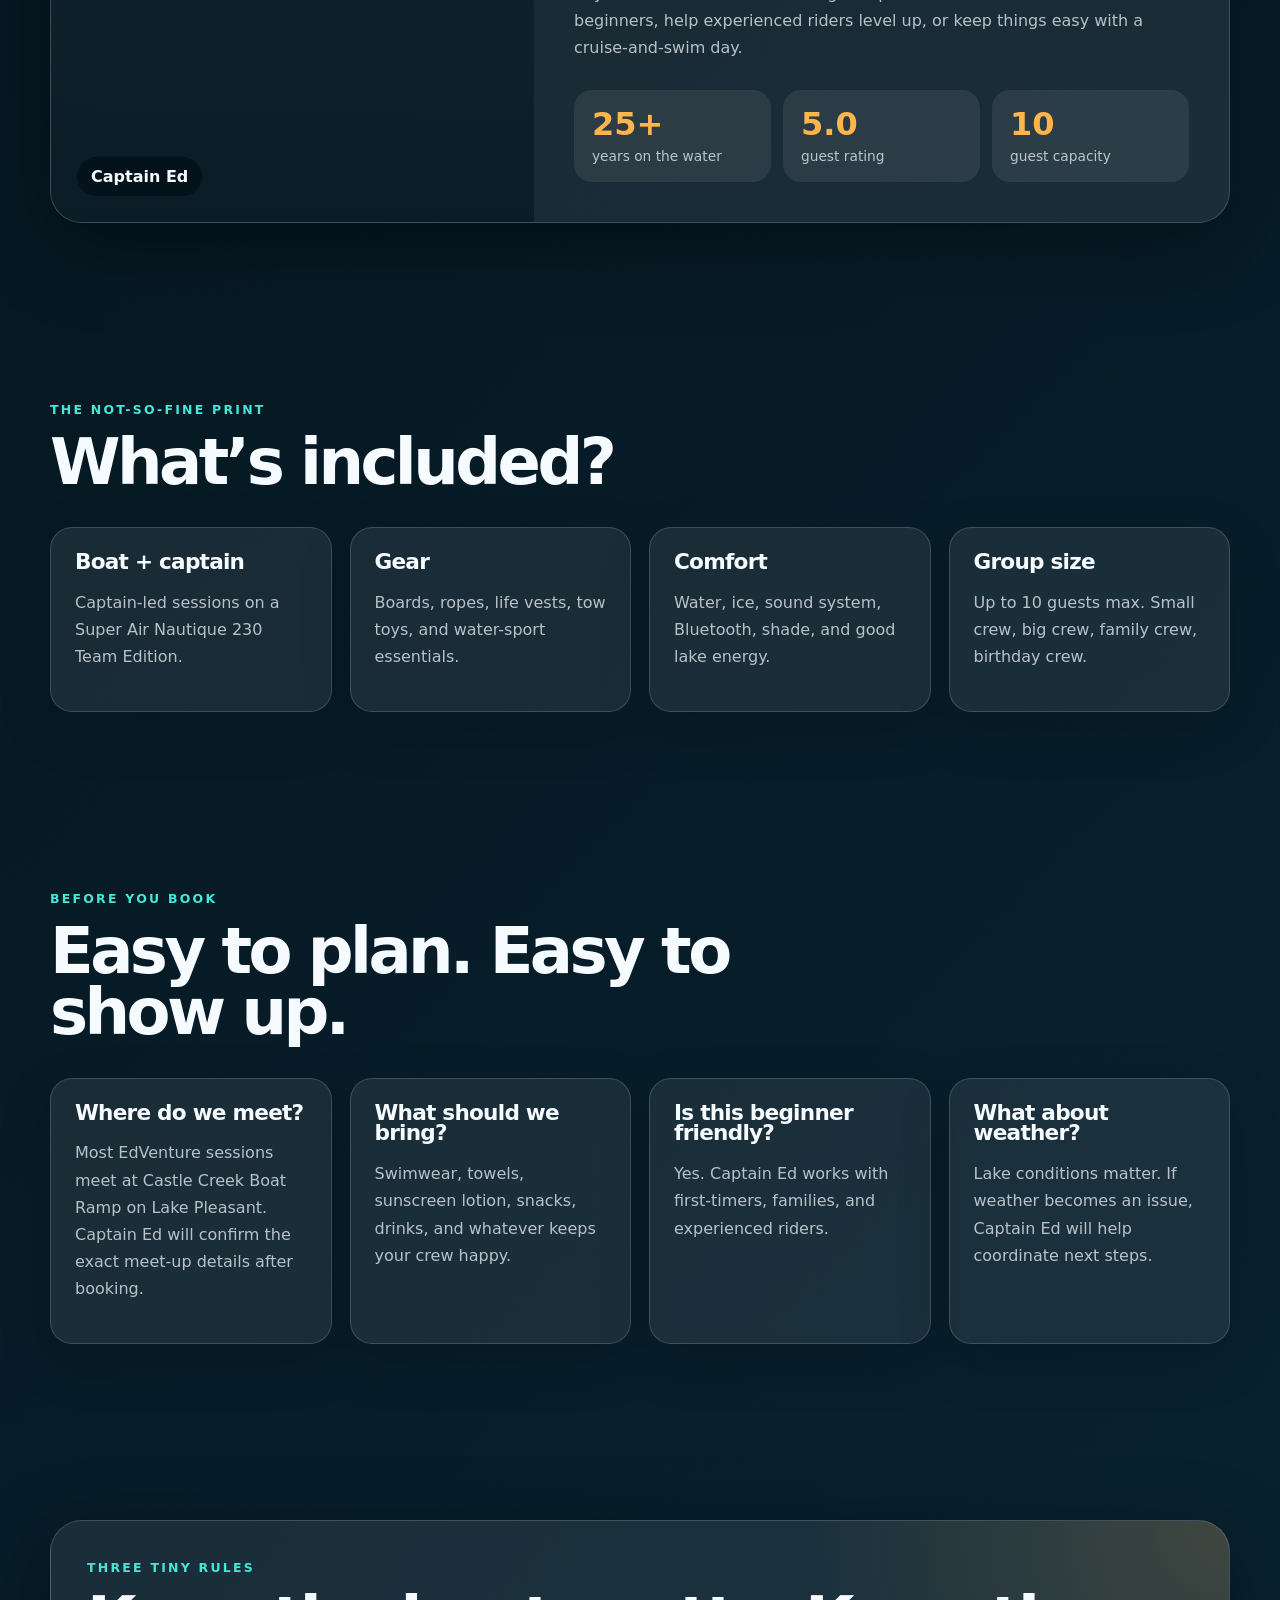
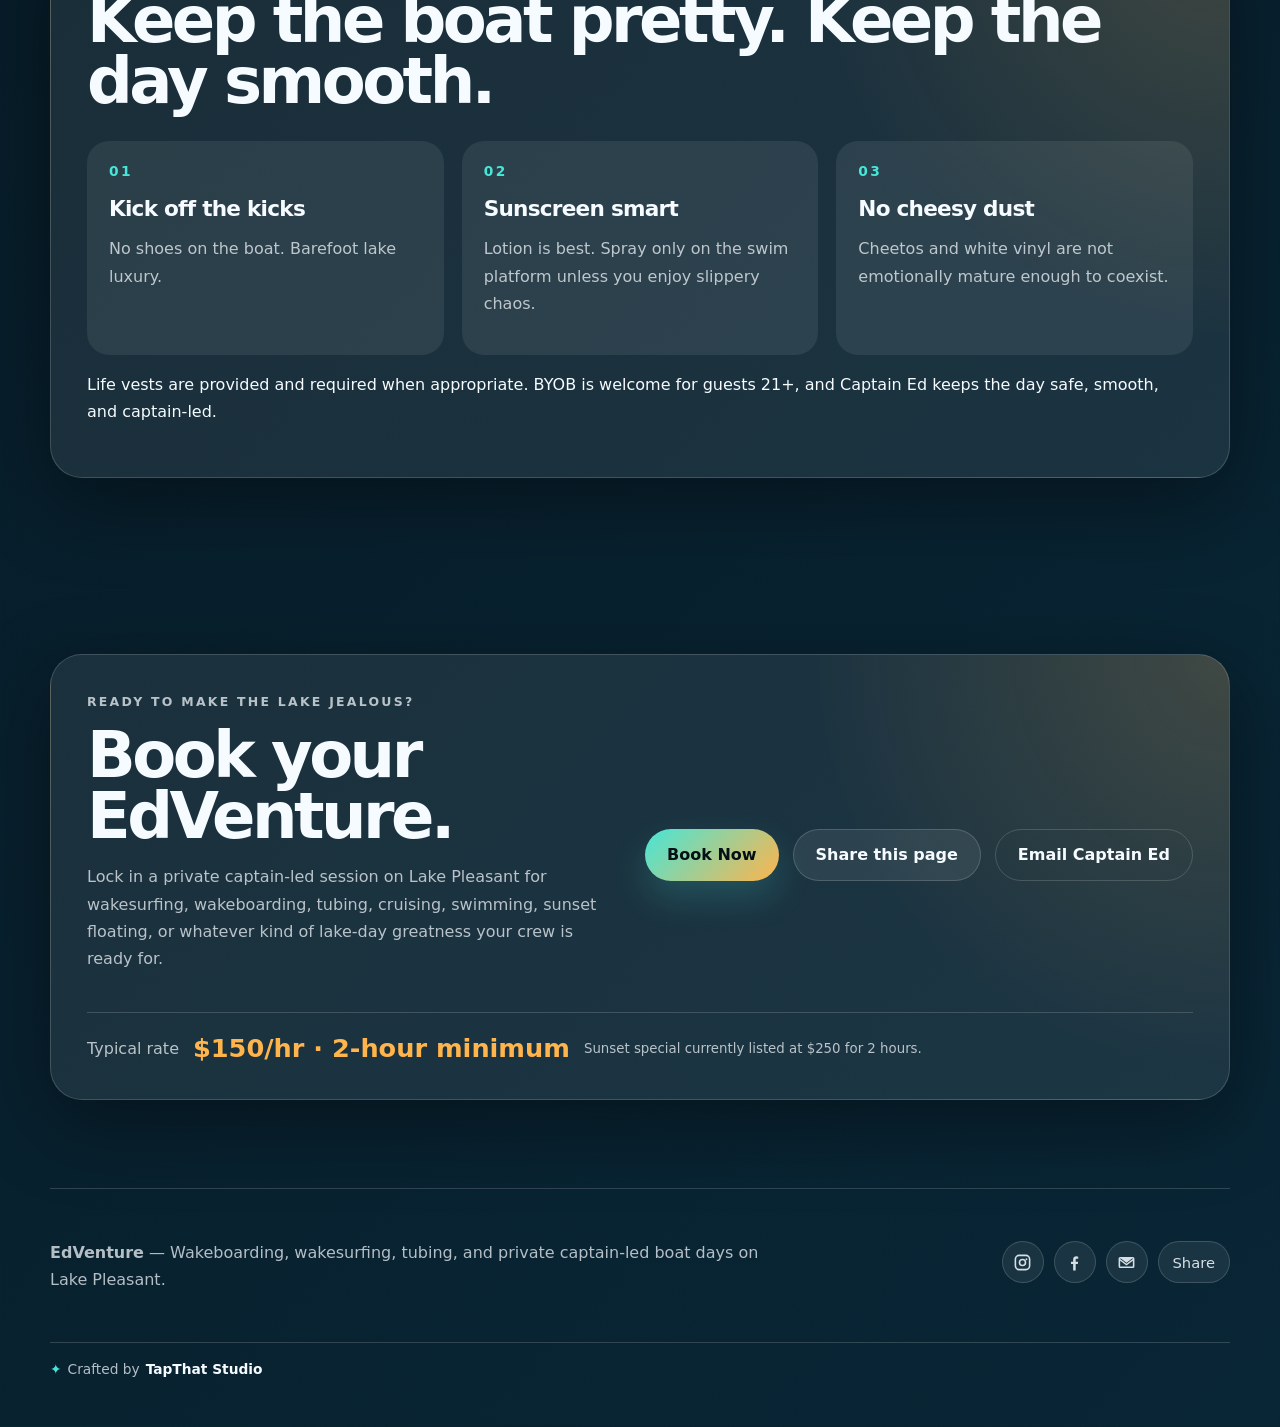
==== commit f9e564f8: "update to where to meet and rules note in css" ====
--- a/EdVenture/index.html
+++ b/EdVenture/index.html
@@ -346,7 +346,8 @@
         <article class="detail-card">
           <h3>Where do we meet?</h3>
           <p>
-            Meet-up details are confirmed after booking. Sessions are on Lake Pleasant.
+            Most EdVenture sessions meet at Castle Creek Boat Ramp on Lake Pleasant.
+            Captain Ed will confirm the exact meet-up details after booking.
           </p>
         </article>
 
--- a/EdVenture/css/edventure.css
+++ b/EdVenture/css/edventure.css
@@ -925,4 +925,11 @@
       width: 100%;
       justify-content: center;
     }
+
+    .rules-note {
+      margin: 28px 0 0;
+      color: var(--muted);
+      font-size: 0.95rem;
+      line-height: 1.6;
+    }
   }
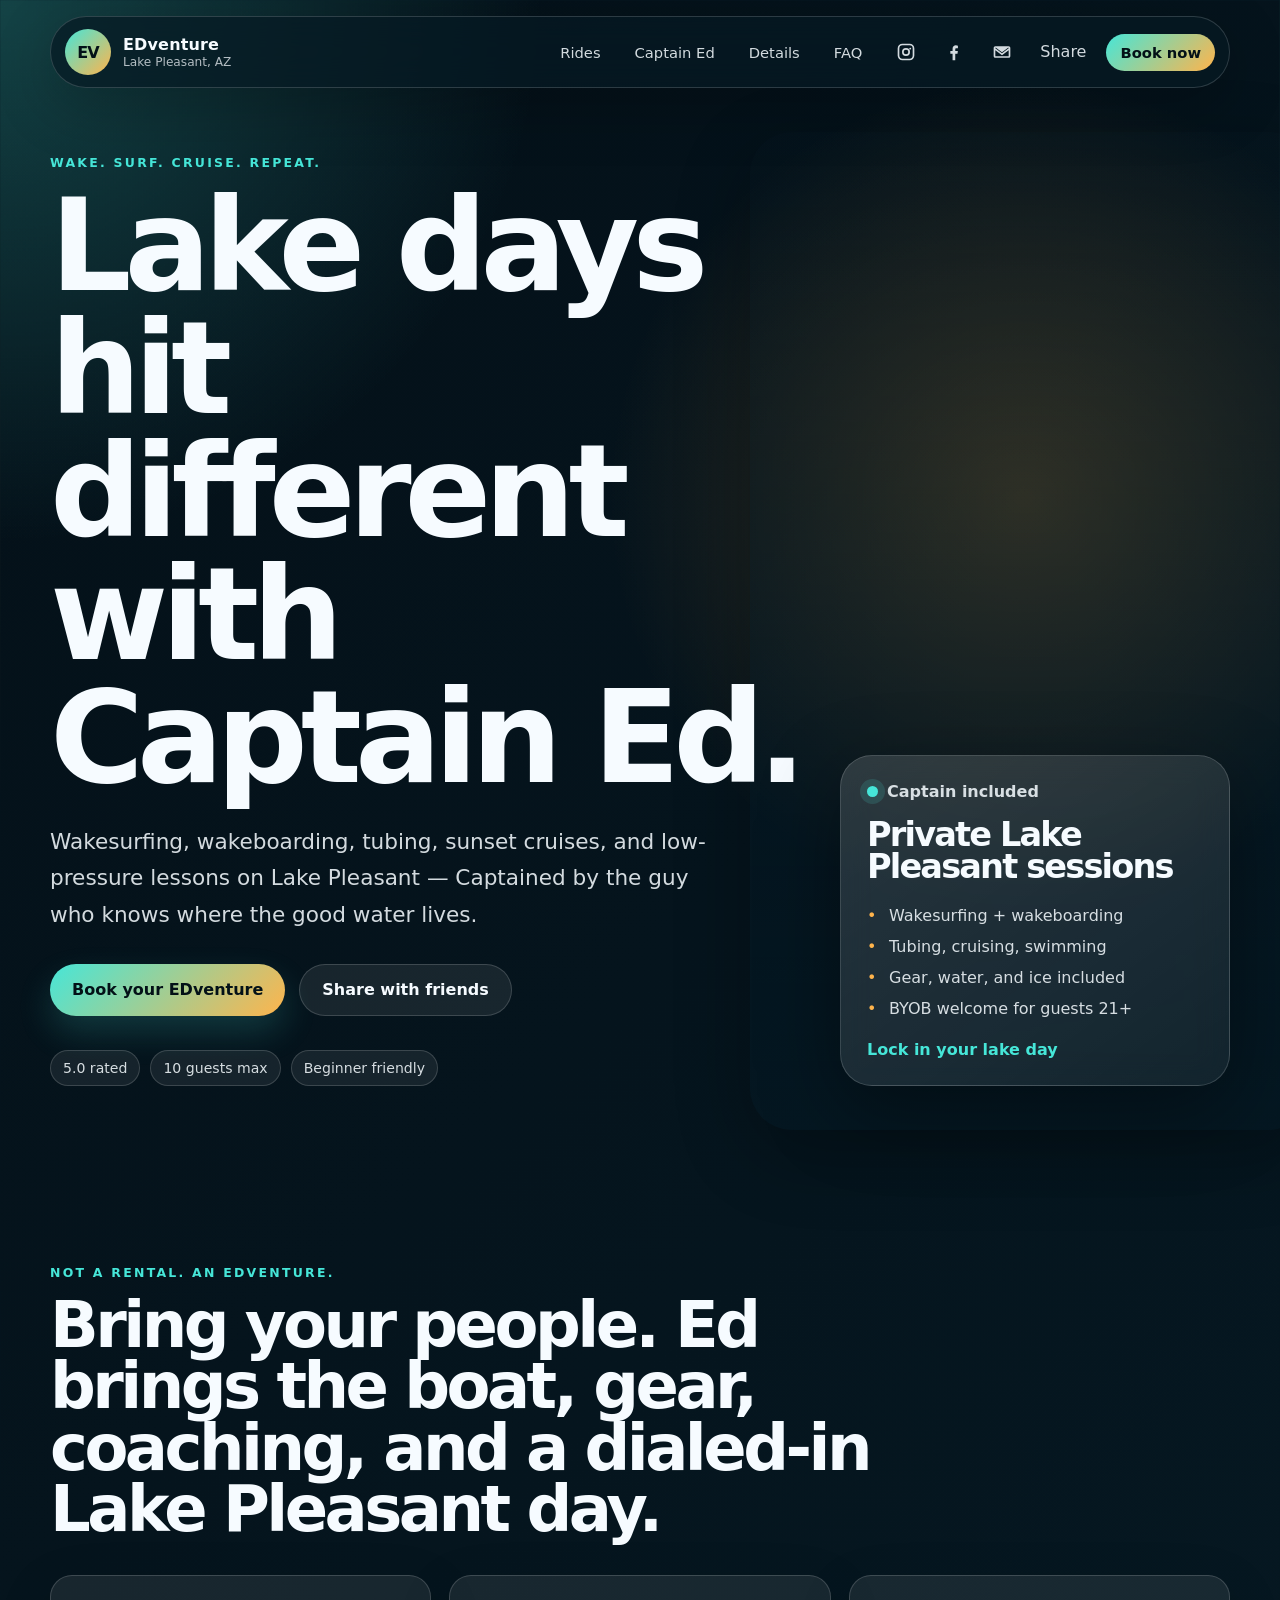
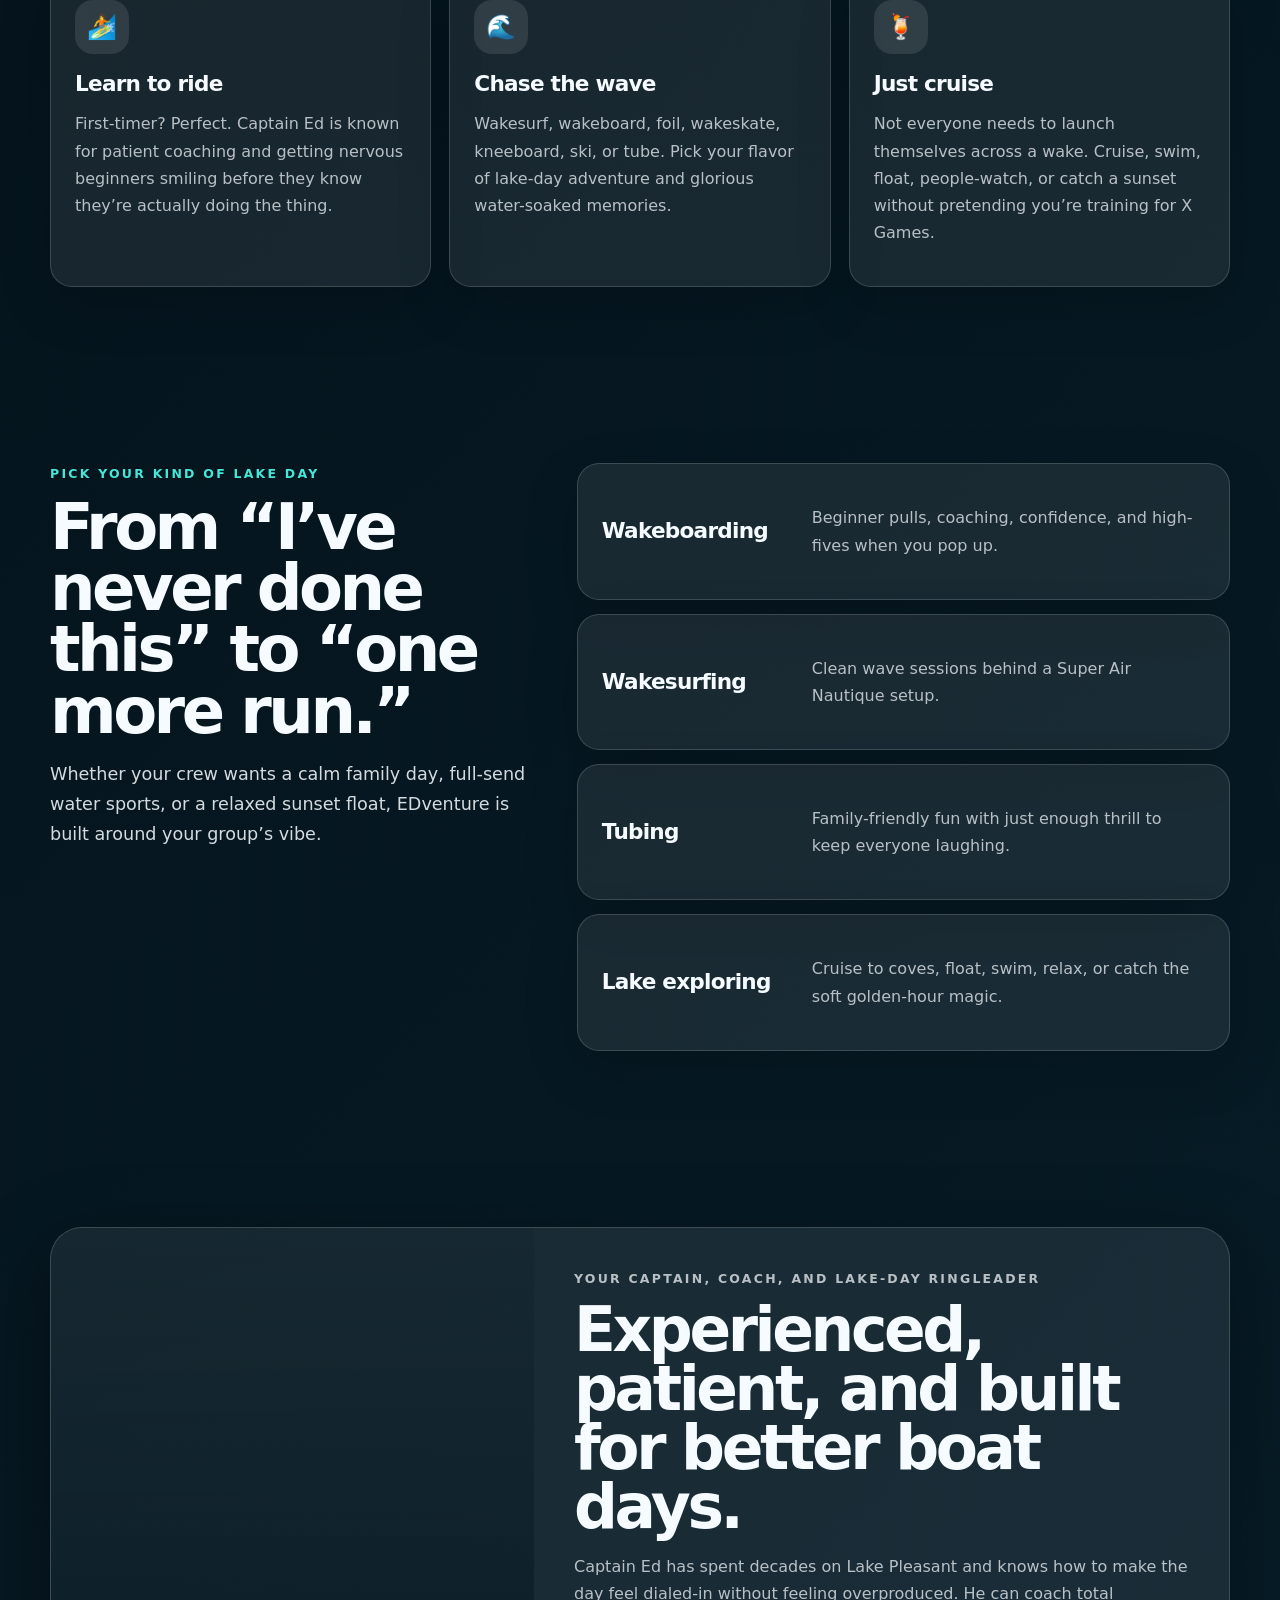
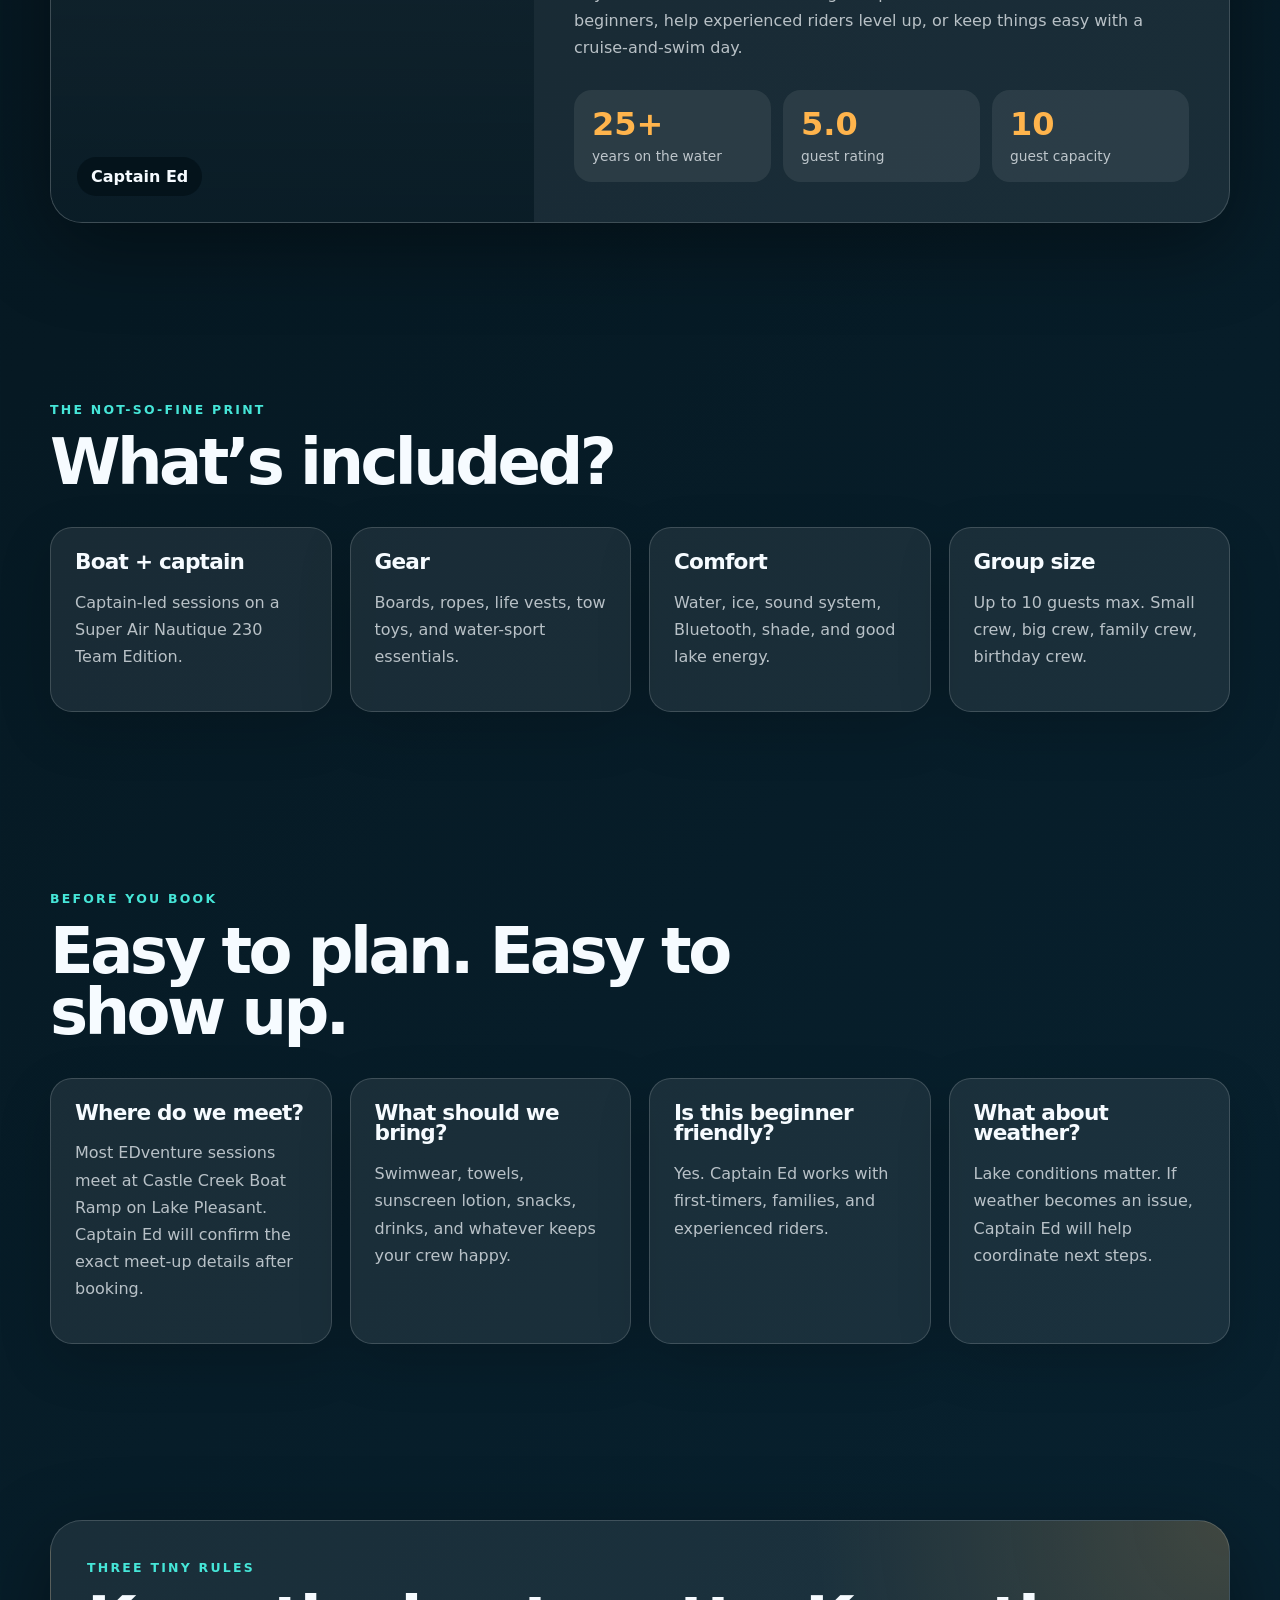
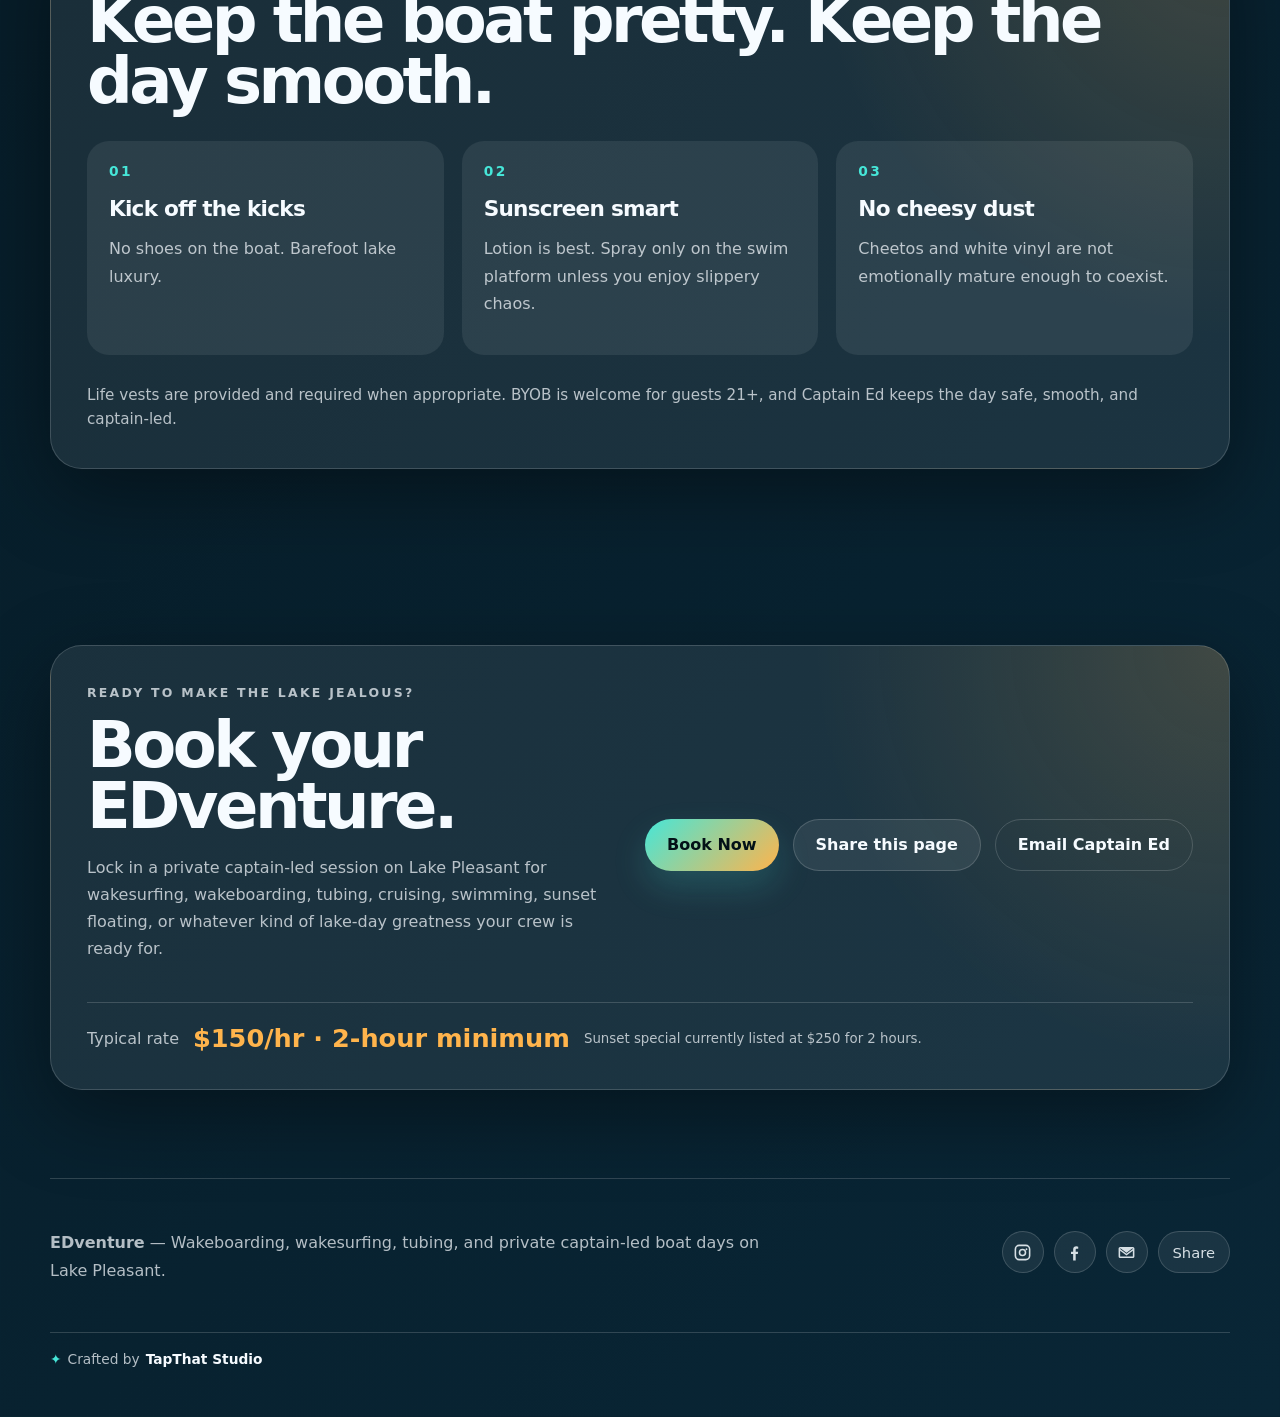
==== commit 0d583dc1: "changed to EDventure" ====
--- a/EdVenture/index.html
+++ b/EdVenture/index.html
@@ -4,7 +4,7 @@
   <meta charset="UTF-8" />
   <meta name="viewport" content="width=device-width, initial-scale=1.0" />
 
-  <title>EdVenture | Lake Pleasant Wakeboarding, Wakesurfing & Private Boat Days</title>
+  <title>EDventure | Lake Pleasant Wakeboarding, Wakesurfing & Private Boat Days</title>
 
   <meta
     name="description"
@@ -13,7 +13,7 @@
 
   <link rel="canonical" href="https://tapthatstudio.com/EdVenture/" />
 
-  <meta property="og:title" content="EdVenture | Private Lake Pleasant Boat Days with Captain Ed" />
+  <meta property="og:title" content="EDventure | Private Lake Pleasant Boat Days with Captain Ed" />
   <meta
     property="og:description"
     content="Wakeboarding, wakesurfing, tubing, cruising, swimming, and beginner-friendly captain-led boat days on Lake Pleasant."
@@ -64,7 +64,7 @@
     <a class="brand" href="#top" aria-label="EdVenture home">
       <span class="brand-mark">EV</span>
       <span class="brand-text">
-        <strong>EdVenture</strong>
+        <strong>EDventure</strong>
         <small>Lake Pleasant, AZ</small>
       </span>
     </a>
@@ -161,7 +161,7 @@
             target="_blank"
             rel="noopener"
           >
-            Book your EdVenture
+            Book your EDventure
           </a>
 
           <button class="button button-secondary share-button" type="button">
@@ -197,7 +197,7 @@
 
     <section class="section-pad intro-section">
       <div class="section-heading">
-        <p class="eyebrow">Not a rental. An EdVenture.</p>
+        <p class="eyebrow">Not a rental. An EDventure.</p>
         <h2>Bring your people. Ed brings the boat, gear, coaching, and a dialed-in Lake Pleasant day.</h2>
       </div>
 
@@ -238,7 +238,7 @@
           <h2>From “I’ve never done this” to “one more run.”</h2>
           <p>
             Whether your crew wants a calm family day, full-send water sports, or a relaxed
-            sunset float, EdVenture is built around your group’s vibe.
+            sunset float, EDventure is built around your group’s vibe.
           </p>
         </div>
 
@@ -346,7 +346,7 @@
         <article class="detail-card">
           <h3>Where do we meet?</h3>
           <p>
-            Most EdVenture sessions meet at Castle Creek Boat Ramp on Lake Pleasant.
+            Most EDventure sessions meet at Castle Creek Boat Ramp on Lake Pleasant.
             Captain Ed will confirm the exact meet-up details after booking.
           </p>
         </article>
@@ -409,7 +409,7 @@
       <div class="booking-panel">
         <div>
           <p class="eyebrow">Ready to make the lake jealous?</p>
-          <h2>Book your EdVenture.</h2>
+          <h2>Book your EDventure.</h2>
           <p>
             Lock in a private captain-led session on Lake Pleasant for wakesurfing,
             wakeboarding, tubing, cruising, swimming, sunset floating, or whatever kind
@@ -448,7 +448,7 @@
   <footer class="site-footer">
     <div>
       <p>
-        <strong>EdVenture</strong> — Wakeboarding, wakesurfing, tubing, and private
+        <strong>EDventure</strong> — Wakeboarding, wakesurfing, tubing, and private
         captain-led boat days on Lake Pleasant.
       </p>
     </div>
--- a/EdVenture/css/edventure.css
+++ b/EdVenture/css/edventure.css
@@ -1,935 +1,957 @@
 :root {
-    --bg: #061923;
-    --bg-soft: #092636;
-    --bg-card: rgba(255, 255, 255, 0.08);
-    --bg-card-strong: rgba(255, 255, 255, 0.13);
-    --text: #f6fbff;
-    --muted: rgba(246, 251, 255, 0.72);
-    --muted-strong: rgba(246, 251, 255, 0.86);
-    --aqua: #46e6d8;
-    --sun: #ffb44c;
-    --orange: #ff6f3c;
-    --line: rgba(255, 255, 255, 0.16);
-    --shadow: 0 24px 80px rgba(0, 0, 0, 0.38);
-    --radius-lg: 32px;
-    --radius-md: 22px;
-    --radius-sm: 14px;
-    --max-width: 1180px;
-  }
-  
-  * {
-    box-sizing: border-box;
-  }
-  
-  html {
-    scroll-behavior: smooth;
-  }
-  
-  body {
-    margin: 0;
-    font-family:
-      Inter, ui-sans-serif, system-ui, -apple-system, BlinkMacSystemFont,
-      "Segoe UI", sans-serif;
-    color: var(--text);
-    background:
-      radial-gradient(circle at top left, rgba(70, 230, 216, 0.24), transparent 34rem),
-      radial-gradient(circle at 80% 8%, rgba(255, 180, 76, 0.22), transparent 26rem),
-      linear-gradient(135deg, #041018 0%, #061923 48%, #092636 100%);
-    min-height: 100vh;
-  }
-  
-  body.nav-open {
-    overflow: hidden;
-  }
-  
-  a {
-    color: inherit;
-    text-decoration: none;
-  }
-  
-  p {
-    line-height: 1.7;
-  }
-  
-  /* Header / Navigation */
-  
+  --bg: #061923;
+  --bg-soft: #092636;
+  --bg-card: rgba(255, 255, 255, 0.08);
+  --bg-card-strong: rgba(255, 255, 255, 0.13);
+  --text: #f6fbff;
+  --muted: rgba(246, 251, 255, 0.72);
+  --muted-strong: rgba(246, 251, 255, 0.86);
+  --aqua: #46e6d8;
+  --sun: #ffb44c;
+  --orange: #ff6f3c;
+  --line: rgba(255, 255, 255, 0.16);
+  --shadow: 0 24px 80px rgba(0, 0, 0, 0.38);
+  --radius-lg: 32px;
+  --radius-md: 22px;
+  --radius-sm: 14px;
+  --max-width: 1180px;
+}
+
+* {
+  box-sizing: border-box;
+}
+
+html {
+  scroll-behavior: smooth;
+}
+
+body {
+  margin: 0;
+  font-family:
+    Inter, ui-sans-serif, system-ui, -apple-system, BlinkMacSystemFont,
+    "Segoe UI", sans-serif;
+  color: var(--text);
+  background:
+    radial-gradient(circle at top left, rgba(70, 230, 216, 0.24), transparent 34rem),
+    radial-gradient(circle at 80% 8%, rgba(255, 180, 76, 0.22), transparent 26rem),
+    linear-gradient(135deg, #041018 0%, #061923 48%, #092636 100%);
+  min-height: 100vh;
+}
+
+body.nav-open {
+  overflow: hidden;
+}
+
+a {
+  color: inherit;
+  text-decoration: none;
+}
+
+p {
+  line-height: 1.7;
+}
+
+/* Header / Navigation */
+
+.site-header {
+  position: sticky;
+  top: 0;
+  z-index: 50;
+  display: flex;
+  align-items: center;
+  justify-content: space-between;
+  width: min(calc(100% - 32px), var(--max-width));
+  margin: 16px auto 0;
+  padding: 12px 14px;
+  border: 1px solid var(--line);
+  border-radius: 999px;
+  background: rgba(6, 25, 35, 0.72);
+  backdrop-filter: blur(18px);
+  box-shadow: 0 18px 60px rgba(0, 0, 0, 0.22);
+}
+
+.brand {
+  display: inline-flex;
+  align-items: center;
+  gap: 12px;
+}
+
+.brand-mark {
+  display: grid;
+  place-items: center;
+  width: 46px;
+  height: 46px;
+  border-radius: 50%;
+  color: #031117;
+  font-weight: 900;
+  letter-spacing: -0.06em;
+  background: linear-gradient(135deg, var(--aqua), var(--sun));
+}
+
+.brand-text {
+  display: grid;
+  gap: 1px;
+}
+
+.brand-text strong {
+  font-size: 1rem;
+  letter-spacing: 0.01em;
+}
+
+.brand-text small {
+  color: var(--muted);
+  font-size: 0.76rem;
+}
+
+.site-nav {
+  display: flex;
+  align-items: center;
+  gap: 6px;
+}
+
+.site-nav a,
+.nav-share {
+  color: var(--muted-strong);
+  padding: 10px 14px;
+  border-radius: 999px;
+  font-size: 0.92rem;
+  transition: 180ms ease;
+}
+
+.site-nav a:hover,
+.nav-share:hover {
+  color: var(--text);
+  background: rgba(255, 255, 255, 0.08);
+}
+
+.nav-share {
+  appearance: none;
+  -webkit-appearance: none;
+  display: inline-flex;
+  align-items: center;
+  justify-content: center;
+  border: 0;
+  background: transparent;
+  font: inherit;
+  line-height: 1;
+  cursor: pointer;
+}
+
+.nav-socials {
+  display: flex;
+  align-items: center;
+  gap: 6px;
+}
+
+.social-icon {
+  appearance: none;
+  -webkit-appearance: none;
+  display: inline-grid;
+  place-items: center;
+  width: 42px;
+  height: 42px;
+  padding: 0;
+  border-radius: 999px;
+  color: var(--muted-strong);
+  background: transparent;
+  transition: 180ms ease;
+}
+
+.social-icon svg {
+  width: 20px;
+  height: 20px;
+  fill: currentColor;
+}
+
+.social-icon:hover {
+  color: var(--text);
+  background: rgba(255, 255, 255, 0.08);
+  transform: translateY(-1px);
+}
+
+.site-nav .nav-cta {
+  color: #031117;
+  font-weight: 800;
+  background: linear-gradient(135deg, var(--aqua), var(--sun));
+}
+
+.site-nav .nav-cta:hover {
+  color: #031117;
+  background: linear-gradient(135deg, var(--aqua), var(--sun));
+  transform: translateY(-1px);
+}
+
+.nav-toggle {
+  display: none;
+  width: 44px;
+  height: 44px;
+  border: 0;
+  border-radius: 50%;
+  background: rgba(255, 255, 255, 0.1);
+  cursor: pointer;
+}
+
+.nav-toggle span {
+  display: block;
+  width: 18px;
+  height: 2px;
+  margin: 4px auto;
+  border-radius: 999px;
+  background: var(--text);
+  transition: 200ms ease;
+}
+
+/* Layout */
+
+.section-pad {
+  width: min(calc(100% - 32px), var(--max-width));
+  margin: 0 auto;
+  padding: 88px 0;
+}
+
+/* Hero */
+
+.hero {
+  position: relative;
+  display: grid;
+  grid-template-columns: minmax(0, 1fr) 390px;
+  gap: 32px;
+  min-height: calc(100vh - 92px);
+  align-items: center;
+  padding-top: 64px;
+}
+
+.hero-bg {
+  position: absolute;
+  inset: 44px -80px 44px auto;
+  width: min(560px, 50vw);
+  border-radius: 42px;
+  background:
+    linear-gradient(rgba(6, 25, 35, 0.12), rgba(6, 25, 35, 0.72)),
+    url("https://images.unsplash.com/photo-1500375592092-40eb2168fd21?auto=format&fit=crop&w=1400&q=80");
+  background-position: center;
+  background-size: cover;
+  opacity: 0.72;
+  filter: saturate(1.1);
+  box-shadow: var(--shadow);
+}
+
+.hero-content,
+.hero-card,
+.booking-panel,
+.rules-box,
+.captain-card {
+  position: relative;
+  z-index: 1;
+}
+
+.eyebrow {
+  margin: 0 0 12px;
+  color: var(--aqua);
+  font-size: 0.78rem;
+  font-weight: 900;
+  letter-spacing: 0.18em;
+  text-transform: uppercase;
+}
+
+h1,
+h2,
+h3 {
+  margin: 0;
+  line-height: 0.96;
+  letter-spacing: -0.055em;
+}
+
+h1 {
+  max-width: 780px;
+  font-size: clamp(4rem, 10vw, 8.4rem);
+}
+
+h2 {
+  font-size: clamp(2.4rem, 5vw, 4.6rem);
+}
+
+h3 {
+  font-size: 1.35rem;
+  letter-spacing: -0.035em;
+}
+
+.hero-copy {
+  max-width: 660px;
+  margin: 24px 0 0;
+  color: var(--muted-strong);
+  font-size: clamp(1.08rem, 1.8vw, 1.35rem);
+}
+
+.hero-actions,
+.booking-actions {
+  display: flex;
+  flex-wrap: wrap;
+  gap: 14px;
+  margin-top: 30px;
+}
+
+/* Buttons */
+
+.button {
+  display: inline-flex;
+  align-items: center;
+  justify-content: center;
+  min-height: 52px;
+  padding: 0 22px;
+  border-radius: 999px;
+  border: 0;
+  font: inherit;
+  font-weight: 900;
+  transition:
+    transform 180ms ease,
+    box-shadow 180ms ease,
+    background 180ms ease;
+}
+
+.button:hover {
+  transform: translateY(-2px);
+}
+
+.button-primary {
+  color: #031117;
+  background: linear-gradient(135deg, var(--aqua), var(--sun));
+  box-shadow: 0 16px 34px rgba(70, 230, 216, 0.18);
+}
+
+.button-secondary {
+  color: var(--text);
+  border: 1px solid var(--line);
+  background: rgba(255, 255, 255, 0.08);
+}
+
+.button-ghost {
+  color: var(--text);
+  background: transparent;
+  border: 1px solid var(--line);
+}
+
+.share-button {
+  font-family: inherit;
+  cursor: pointer;
+}
+
+.disabled-link {
+  cursor: not-allowed;
+  opacity: 0.78;
+}
+
+/* Hero details */
+
+.trust-strip {
+  display: flex;
+  flex-wrap: wrap;
+  gap: 10px;
+  margin-top: 34px;
+}
+
+.trust-strip span {
+  padding: 9px 12px;
+  border: 1px solid var(--line);
+  border-radius: 999px;
+  color: var(--muted-strong);
+  background: rgba(255, 255, 255, 0.07);
+  font-size: 0.88rem;
+}
+
+.hero-card {
+  align-self: end;
+  padding: 26px;
+  border: 1px solid var(--line);
+  border-radius: var(--radius-lg);
+  background:
+    linear-gradient(145deg, rgba(255, 255, 255, 0.14), rgba(255, 255, 255, 0.06));
+  backdrop-filter: blur(16px);
+  box-shadow: var(--shadow);
+}
+
+.hero-card-top {
+  display: flex;
+  align-items: center;
+  gap: 9px;
+  color: var(--muted-strong);
+  margin-bottom: 18px;
+  font-weight: 800;
+}
+
+.status-dot {
+  width: 11px;
+  height: 11px;
+  border-radius: 50%;
+  background: var(--aqua);
+  box-shadow: 0 0 0 7px rgba(70, 230, 216, 0.14);
+}
+
+.hero-card h2 {
+  font-size: 2.1rem;
+}
+
+.hero-card ul {
+  display: grid;
+  gap: 12px;
+  padding: 0;
+  margin: 22px 0;
+  list-style: none;
+  color: var(--muted-strong);
+}
+
+.hero-card li {
+  padding-left: 22px;
+  position: relative;
+}
+
+.hero-card li::before {
+  content: "•";
+  position: absolute;
+  left: 0;
+  color: var(--sun);
+}
+
+.card-link {
+  display: inline-flex;
+  color: var(--aqua);
+  font-weight: 900;
+}
+
+/* Content cards */
+
+.section-heading {
+  max-width: 830px;
+  margin-bottom: 34px;
+}
+
+.feature-grid,
+.details-grid {
+  display: grid;
+  grid-template-columns: repeat(3, 1fr);
+  gap: 18px;
+}
+
+.feature-card,
+.detail-card,
+.ride-list article {
+  border: 1px solid var(--line);
+  border-radius: var(--radius-md);
+  background: var(--bg-card);
+  padding: 24px;
+  box-shadow: 0 18px 54px rgba(0, 0, 0, 0.16);
+}
+
+.feature-card p,
+.detail-card p,
+.ride-list p,
+.captain-copy p,
+.booking-panel p,
+.rules-grid p {
+  color: var(--muted);
+}
+
+.feature-icon {
+  display: inline-grid;
+  place-items: center;
+  width: 54px;
+  height: 54px;
+  margin-bottom: 20px;
+  border-radius: 18px;
+  background: rgba(255, 255, 255, 0.1);
+  font-size: 1.5rem;
+}
+
+/* Rides */
+
+.split {
+  display: grid;
+  grid-template-columns: 0.85fr 1.15fr;
+  gap: 44px;
+  align-items: start;
+}
+
+.split > div:first-child {
+  position: sticky;
+  top: 120px;
+}
+
+.split > div:first-child p:last-child {
+  color: var(--muted-strong);
+  font-size: 1.1rem;
+}
+
+.ride-list {
+  display: grid;
+  gap: 14px;
+}
+
+.ride-list article {
+  display: grid;
+  grid-template-columns: 190px 1fr;
+  gap: 20px;
+  align-items: center;
+}
+
+/* Captain */
+
+.captain-card {
+  display: grid;
+  grid-template-columns: 0.82fr 1.18fr;
+  gap: 0;
+  overflow: hidden;
+  border: 1px solid var(--line);
+  border-radius: var(--radius-lg);
+  background: var(--bg-card);
+  box-shadow: var(--shadow);
+}
+
+.captain-image {
+  min-height: 460px;
+  display: flex;
+  align-items: end;
+  padding: 26px;
+  background:
+    linear-gradient(rgba(6, 25, 35, 0.12), rgba(6, 25, 35, 0.78)),
+    url("https://images.unsplash.com/photo-1511251881774-44e3c7b7ca0c?auto=format&fit=crop&w=1200&q=80");
+  background-position: center;
+  background-size: cover;
+}
+
+.captain-image span {
+  display: inline-flex;
+  padding: 10px 14px;
+  border-radius: 999px;
+  background: rgba(3, 17, 23, 0.74);
+  backdrop-filter: blur(12px);
+  font-weight: 900;
+}
+
+.captain-copy {
+  padding: 40px;
+}
+
+.captain-copy h2 {
+  font-size: clamp(2.4rem, 4.8vw, 4.8rem);
+}
+
+.mini-stats {
+  display: grid;
+  grid-template-columns: repeat(3, 1fr);
+  gap: 12px;
+  margin-top: 28px;
+}
+
+.mini-stats div {
+  padding: 18px;
+  border-radius: 18px;
+  background: rgba(255, 255, 255, 0.08);
+}
+
+.mini-stats strong {
+  display: block;
+  color: var(--sun);
+  font-size: 2rem;
+  line-height: 1;
+}
+
+.mini-stats span {
+  display: block;
+  margin-top: 8px;
+  color: var(--muted);
+  font-size: 0.86rem;
+}
+
+/* Details / Rules / Booking */
+
+.details-grid {
+  grid-template-columns: repeat(4, 1fr);
+}
+
+.rules-box,
+.booking-panel {
+  padding: 36px;
+  border: 1px solid var(--line);
+  border-radius: var(--radius-lg);
+  background:
+    radial-gradient(circle at top right, rgba(255, 180, 76, 0.16), transparent 26rem),
+    var(--bg-card);
+  box-shadow: var(--shadow);
+}
+
+.rules-grid {
+  display: grid;
+  grid-template-columns: repeat(3, 1fr);
+  gap: 18px;
+  margin-top: 28px;
+}
+
+.rules-grid div {
+  padding: 22px;
+  border-radius: var(--radius-md);
+  background: rgba(255, 255, 255, 0.075);
+}
+
+.rules-grid strong {
+  display: block;
+  margin-bottom: 20px;
+  color: var(--aqua);
+  font-size: 0.86rem;
+  letter-spacing: 0.18em;
+}
+
+.rules-note {
+  margin: 28px 0 0;
+  color: var(--muted);
+  font-size: 0.95rem;
+  line-height: 1.6;
+}
+
+.booking-panel {
+  display: grid;
+  grid-template-columns: 1fr auto;
+  gap: 24px;
+  align-items: center;
+}
+
+.booking-panel > div:first-child {
+  max-width: 720px;
+}
+
+.price-note {
+  grid-column: 1 / -1;
+  display: flex;
+  flex-wrap: wrap;
+  align-items: center;
+  gap: 10px 14px;
+  padding-top: 20px;
+  border-top: 1px solid var(--line);
+  color: var(--muted);
+}
+
+.price-note strong {
+  color: var(--sun);
+  font-size: 1.6rem;
+}
+
+.price-note small {
+  color: var(--muted);
+}
+
+/* Footer */
+
+.site-footer {
+  display: flex;
+  flex-wrap: wrap;
+  justify-content: space-between;
+  gap: 28px;
+  width: min(calc(100% - 32px), var(--max-width));
+  margin: 0 auto;
+  padding: 34px 0 50px;
+  color: var(--muted);
+  border-top: 1px solid var(--line);
+}
+
+.site-footer > div:first-child {
+  max-width: 720px;
+}
+
+.footer-small {
+  font-size: 0.92rem;
+}
+
+.footer-links {
+  display: flex;
+  flex-wrap: wrap;
+  align-items: flex-start;
+  gap: 10px;
+  margin-top: 18px;
+}
+
+.footer-links .social-icon,
+.footer-share {
+  display: inline-grid;
+  place-items: center;
+  min-width: 42px;
+  min-height: 42px;
+  padding: 0 14px;
+  border: 1px solid var(--line);
+  border-radius: 999px;
+  color: var(--muted-strong);
+  background: rgba(255, 255, 255, 0.07);
+  font: inherit;
+  font-size: 0.92rem;
+  cursor: pointer;
+  transition: 180ms ease;
+}
+
+.footer-links .social-icon {
+  width: 42px;
+  padding: 0;
+}
+
+.footer-links .social-icon svg {
+  width: 19px;
+  height: 19px;
+}
+
+.footer-links .social-icon:hover,
+.footer-share:hover {
+  color: var(--text);
+  background: rgba(255, 255, 255, 0.12);
+  transform: translateY(-1px);
+}
+
+.studio-credit {
+  width: 100%;
+  margin-top: 4px;
+  padding-top: 18px;
+  border-top: 1px solid var(--line);
+  color: var(--muted);
+  font-size: 0.86rem;
+}
+
+.studio-credit a {
+  display: inline-flex;
+  align-items: center;
+  gap: 6px;
+  color: var(--muted);
+  transition: 180ms ease;
+}
+
+.studio-credit a::before {
+  content: "✦";
+  color: var(--aqua);
+}
+
+.studio-credit span {
+  color: var(--text);
+  font-weight: 800;
+}
+
+.studio-credit a:hover {
+  color: var(--text);
+}
+
+/* Share toast */
+
+.share-toast {
+  position: fixed;
+  left: 50%;
+  bottom: 22px;
+  z-index: 100;
+  max-width: calc(100% - 32px);
+  padding: 13px 18px;
+  border: 1px solid var(--line);
+  border-radius: 999px;
+  color: var(--text);
+  background: rgba(6, 25, 35, 0.92);
+  backdrop-filter: blur(14px);
+  box-shadow: var(--shadow);
+  opacity: 0;
+  transform: translate(-50%, 12px);
+  transition:
+    opacity 220ms ease,
+    transform 220ms ease;
+}
+
+.share-toast.is-visible {
+  opacity: 1;
+  transform: translate(-50%, 0);
+}
+
+/* Reveal animation */
+
+.reveal {
+  opacity: 0;
+  transform: translateY(18px);
+  transition:
+    opacity 600ms ease,
+    transform 600ms ease;
+}
+
+.reveal.is-visible {
+  opacity: 1;
+  transform: translateY(0);
+}
+
+/* Tablet / mobile nav */
+
+@media (max-width: 920px) {
   .site-header {
-    position: sticky;
-    top: 0;
-    z-index: 50;
+    border-radius: 28px;
+  }
+
+  .nav-toggle {
+    display: block;
+  }
+
+  .site-nav {
+    position: fixed;
+    top: 86px;
+    left: 16px;
+    right: 16px;
+    display: none;
+    flex-direction: column;
+    align-items: stretch;
+    padding: 14px;
+    border: 1px solid var(--line);
+    border-radius: 24px;
+    background: rgba(6, 25, 35, 0.94);
+    backdrop-filter: blur(18px);
+    box-shadow: var(--shadow);
+  }
+
+  body.nav-open .site-nav {
     display: flex;
-    align-items: center;
-    justify-content: space-between;
-    width: min(calc(100% - 32px), var(--max-width));
-    margin: 16px auto 0;
-    padding: 12px 14px;
-    border: 1px solid var(--line);
-    border-radius: 999px;
-    background: rgba(6, 25, 35, 0.72);
-    backdrop-filter: blur(18px);
-    box-shadow: 0 18px 60px rgba(0, 0, 0, 0.22);
-  }
-  
-  .brand {
-    display: inline-flex;
-    align-items: center;
+  }
+
+  body.nav-open .nav-toggle span:first-child {
+    transform: translateY(3px) rotate(45deg);
+  }
+
+  body.nav-open .nav-toggle span:last-child {
+    transform: translateY(-3px) rotate(-45deg);
+  }
+
+  .site-nav a,
+  .site-nav .nav-share {
+    justify-content: flex-start;
+    width: 100%;
+    padding: 14px 16px;
+  }
+
+  .nav-socials {
+    justify-content: flex-start;
+    padding: 8px 8px 4px;
+  }
+
+  .hero {
+    grid-template-columns: 1fr;
+    min-height: auto;
+  }
+
+  .hero-bg {
+    inset: 120px -60px auto auto;
+    width: 70vw;
+    height: 440px;
+  }
+
+  .hero-card {
+    align-self: auto;
+  }
+
+  .feature-grid,
+  .details-grid,
+  .rules-grid,
+  .split,
+  .captain-card,
+  .booking-panel {
+    grid-template-columns: 1fr;
+  }
+
+  .split > div:first-child {
+    position: static;
+  }
+
+  .ride-list article {
+    grid-template-columns: 1fr;
+    gap: 8px;
+  }
+
+  .captain-image {
+    min-height: 320px;
+  }
+
+  .booking-actions {
+    margin-top: 0;
+  }
+
+  .site-footer {
+    display: block;
+  }
+
+  .footer-links {
+    margin-top: 22px;
+  }
+
+  .studio-credit {
+    margin-top: 24px;
+  }
+}
+
+/* Small mobile */
+
+@media (max-width: 560px) {
+  .section-pad {
+    padding: 64px 0;
+  }
+
+  .brand-text small {
+    display: none;
+  }
+
+  .hero {
+    padding-top: 40px;
+    gap: 28px;
+  }
+
+  h1 {
+    font-size: clamp(3.15rem, 15.5vw, 4.65rem);
+    line-height: 0.98;
+  }
+
+  h2 {
+    font-size: clamp(2.1rem, 12vw, 3.2rem);
+  }
+
+  .hero-copy {
+    margin-top: 20px;
+    font-size: 1.02rem;
+    line-height: 1.6;
+  }
+
+  .hero-actions {
+    margin-top: 24px;
     gap: 12px;
   }
-  
-  .brand-mark {
-    display: grid;
-    place-items: center;
-    width: 46px;
-    height: 46px;
-    border-radius: 50%;
-    color: #031117;
-    font-weight: 900;
-    letter-spacing: -0.06em;
-    background: linear-gradient(135deg, var(--aqua), var(--sun));
-  }
-  
-  .brand-text {
-    display: grid;
-    gap: 1px;
-  }
-  
-  .brand-text strong {
-    font-size: 1rem;
-    letter-spacing: 0.01em;
-  }
-  
-  .brand-text small {
-    color: var(--muted);
-    font-size: 0.76rem;
-  }
-  
-  .site-nav {
-    display: flex;
-    align-items: center;
-    gap: 6px;
-  }
-  
-  .site-nav a,
-  .nav-share {
-    color: var(--muted-strong);
-    padding: 10px 14px;
-    border-radius: 999px;
-    font-size: 0.92rem;
-    transition: 180ms ease;
-  }
-  
-  .site-nav a:hover,
-  .nav-share:hover {
-    color: var(--text);
-    background: rgba(255, 255, 255, 0.08);
-  }
-  
-  .nav-share {
-    appearance: none;
-    -webkit-appearance: none;
-    display: inline-flex;
-    align-items: center;
-    justify-content: center;
-    border: 0;
-    background: transparent;
-    font: inherit;
-    line-height: 1;
-    cursor: pointer;
-  }
-  
-  .nav-socials {
-    display: flex;
-    align-items: center;
-    gap: 6px;
-  }
-  
-  .social-icon {
-    appearance: none;
-    -webkit-appearance: none;
-    display: inline-grid;
-    place-items: center;
-    width: 42px;
-    height: 42px;
-    padding: 0;
-    border-radius: 999px;
-    color: var(--muted-strong);
-    background: transparent;
-    transition: 180ms ease;
-  }
-  
-  .social-icon svg {
-    width: 20px;
-    height: 20px;
-    fill: currentColor;
-  }
-  
-  .social-icon:hover {
-    color: var(--text);
-    background: rgba(255, 255, 255, 0.08);
-    transform: translateY(-1px);
-  }
-  
-  .site-nav .nav-cta {
-    color: #031117;
-    font-weight: 800;
-    background: linear-gradient(135deg, var(--aqua), var(--sun));
-  }
-  
-  .site-nav .nav-cta:hover {
-    color: #031117;
-    background: linear-gradient(135deg, var(--aqua), var(--sun));
-    transform: translateY(-1px);
-  }
-  
-  .nav-toggle {
-    display: none;
-    width: 44px;
-    height: 44px;
-    border: 0;
-    border-radius: 50%;
-    background: rgba(255, 255, 255, 0.1);
-    cursor: pointer;
-  }
-  
-  .nav-toggle span {
-    display: block;
-    width: 18px;
-    height: 2px;
-    margin: 4px auto;
-    border-radius: 999px;
-    background: var(--text);
-    transition: 200ms ease;
-  }
-  
-  /* Layout */
-  
-  .section-pad {
-    width: min(calc(100% - 32px), var(--max-width));
-    margin: 0 auto;
-    padding: 88px 0;
-  }
-  
-  /* Hero */
-  
-  .hero {
-    position: relative;
-    display: grid;
-    grid-template-columns: minmax(0, 1fr) 390px;
-    gap: 32px;
-    min-height: calc(100vh - 92px);
-    align-items: center;
-    padding-top: 64px;
-  }
-  
-  .hero-bg {
-    position: absolute;
-    inset: 44px -80px 44px auto;
-    width: min(560px, 50vw);
-    border-radius: 42px;
-    background:
-      linear-gradient(rgba(6, 25, 35, 0.12), rgba(6, 25, 35, 0.72)),
-      url("https://images.unsplash.com/photo-1500375592092-40eb2168fd21?auto=format&fit=crop&w=1400&q=80");
-    background-position: center;
-    background-size: cover;
-    opacity: 0.72;
-    filter: saturate(1.1);
-    box-shadow: var(--shadow);
-  }
-  
-  .hero-content,
+
+  .trust-strip {
+    margin-top: 24px;
+    gap: 8px;
+  }
+
+  .hero-card {
+    margin-top: 4px;
+  }
+
   .hero-card,
-  .booking-panel,
-  .rules-box,
-  .captain-card {
-    position: relative;
-    z-index: 1;
-  }
-  
-  .eyebrow {
-    margin: 0 0 12px;
-    color: var(--aqua);
-    font-size: 0.78rem;
-    font-weight: 900;
-    letter-spacing: 0.18em;
-    text-transform: uppercase;
-  }
-  
-  h1,
-  h2,
-  h3 {
-    margin: 0;
-    line-height: 0.96;
-    letter-spacing: -0.055em;
-  }
-  
-  h1 {
-    max-width: 780px;
-    font-size: clamp(4rem, 10vw, 8.4rem);
-  }
-  
-  h2 {
-    font-size: clamp(2.4rem, 5vw, 4.6rem);
-  }
-  
-  h3 {
-    font-size: 1.35rem;
-    letter-spacing: -0.035em;
-  }
-  
-  .hero-copy {
-    max-width: 660px;
-    margin: 24px 0 0;
-    color: var(--muted-strong);
-    font-size: clamp(1.08rem, 1.8vw, 1.35rem);
-  }
-  
-  .hero-actions,
-  .booking-actions {
-    display: flex;
-    flex-wrap: wrap;
-    gap: 14px;
-    margin-top: 30px;
-  }
-  
-  /* Buttons */
-  
-  .button {
-    display: inline-flex;
-    align-items: center;
-    justify-content: center;
-    min-height: 52px;
-    padding: 0 22px;
-    border-radius: 999px;
-    border: 0;
-    font: inherit;
-    font-weight: 900;
-    transition:
-      transform 180ms ease,
-      box-shadow 180ms ease,
-      background 180ms ease;
-  }
-  
-  .button:hover {
-    transform: translateY(-2px);
-  }
-  
-  .button-primary {
-    color: #031117;
-    background: linear-gradient(135deg, var(--aqua), var(--sun));
-    box-shadow: 0 16px 34px rgba(70, 230, 216, 0.18);
-  }
-  
-  .button-secondary {
-    color: var(--text);
-    border: 1px solid var(--line);
-    background: rgba(255, 255, 255, 0.08);
-  }
-  
-  .button-ghost {
-    color: var(--text);
-    background: transparent;
-    border: 1px solid var(--line);
-  }
-  
-  .share-button {
-    font-family: inherit;
-    cursor: pointer;
-  }
-  
-  .disabled-link {
-    cursor: not-allowed;
-    opacity: 0.78;
-  }
-  
-  /* Hero details */
-  
-  .trust-strip {
-    display: flex;
-    flex-wrap: wrap;
-    gap: 10px;
-    margin-top: 34px;
-  }
-  
-  .trust-strip span {
-    padding: 9px 12px;
-    border: 1px solid var(--line);
-    border-radius: 999px;
-    color: var(--muted-strong);
-    background: rgba(255, 255, 255, 0.07);
-    font-size: 0.88rem;
-  }
-  
-  .hero-card {
-    align-self: end;
-    padding: 26px;
-    border: 1px solid var(--line);
-    border-radius: var(--radius-lg);
-    background:
-      linear-gradient(145deg, rgba(255, 255, 255, 0.14), rgba(255, 255, 255, 0.06));
-    backdrop-filter: blur(16px);
-    box-shadow: var(--shadow);
-  }
-  
-  .hero-card-top {
-    display: flex;
-    align-items: center;
-    gap: 9px;
-    color: var(--muted-strong);
-    margin-bottom: 18px;
-    font-weight: 800;
-  }
-  
-  .status-dot {
-    width: 11px;
-    height: 11px;
-    border-radius: 50%;
-    background: var(--aqua);
-    box-shadow: 0 0 0 7px rgba(70, 230, 216, 0.14);
-  }
-  
-  .hero-card h2 {
-    font-size: 2.1rem;
-  }
-  
-  .hero-card ul {
-    display: grid;
-    gap: 12px;
-    padding: 0;
-    margin: 22px 0;
-    list-style: none;
-    color: var(--muted-strong);
-  }
-  
-  .hero-card li {
-    padding-left: 22px;
-    position: relative;
-  }
-  
-  .hero-card li::before {
-    content: "•";
-    position: absolute;
-    left: 0;
-    color: var(--sun);
-  }
-  
-  .card-link {
-    display: inline-flex;
-    color: var(--aqua);
-    font-weight: 900;
-  }
-  
-  /* Content cards */
-  
-  .section-heading {
-    max-width: 830px;
-    margin-bottom: 34px;
-  }
-  
-  .feature-grid,
-  .details-grid {
-    display: grid;
-    grid-template-columns: repeat(3, 1fr);
-    gap: 18px;
-  }
-  
   .feature-card,
   .detail-card,
-  .ride-list article {
-    border: 1px solid var(--line);
-    border-radius: var(--radius-md);
-    background: var(--bg-card);
-    padding: 24px;
-    box-shadow: 0 18px 54px rgba(0, 0, 0, 0.16);
-  }
-  
-  .feature-card p,
-  .detail-card p,
-  .ride-list p,
-  .captain-copy p,
-  .booking-panel p,
-  .rules-grid p {
-    color: var(--muted);
-  }
-  
-  .feature-icon {
-    display: inline-grid;
-    place-items: center;
-    width: 54px;
-    height: 54px;
-    margin-bottom: 20px;
-    border-radius: 18px;
-    background: rgba(255, 255, 255, 0.1);
-    font-size: 1.5rem;
-  }
-  
-  /* Rides */
-  
-  .split {
+  .ride-list article,
+  .rules-box,
+  .booking-panel,
+  .captain-copy {
+    padding: 22px;
+  }
+
+  .mini-stats {
+    grid-template-columns: 1fr;
+  }
+
+  .button {
+    width: 100%;
+  }
+
+  .footer-links {
     display: grid;
-    grid-template-columns: 0.85fr 1.15fr;
-    gap: 44px;
-    align-items: start;
-  }
-  
-  .split > div:first-child {
-    position: sticky;
-    top: 120px;
-  }
-  
-  .split > div:first-child p:last-child {
-    color: var(--muted-strong);
-    font-size: 1.1rem;
-  }
-  
-  .ride-list {
-    display: grid;
-    gap: 14px;
-  }
-  
-  .ride-list article {
-    display: grid;
-    grid-template-columns: 190px 1fr;
-    gap: 20px;
-    align-items: center;
-  }
-  
-  /* Captain */
-  
-  .captain-card {
-    display: grid;
-    grid-template-columns: 0.82fr 1.18fr;
-    gap: 0;
-    overflow: hidden;
-    border: 1px solid var(--line);
-    border-radius: var(--radius-lg);
-    background: var(--bg-card);
-    box-shadow: var(--shadow);
-  }
-  
-  .captain-image {
-    min-height: 460px;
-    display: flex;
-    align-items: end;
-    padding: 26px;
-    background:
-      linear-gradient(rgba(6, 25, 35, 0.12), rgba(6, 25, 35, 0.78)),
-      url("https://images.unsplash.com/photo-1511251881774-44e3c7b7ca0c?auto=format&fit=crop&w=1200&q=80");
-    background-position: center;
-    background-size: cover;
-  }
-  
-  .captain-image span {
-    display: inline-flex;
-    padding: 10px 14px;
-    border-radius: 999px;
-    background: rgba(3, 17, 23, 0.74);
-    backdrop-filter: blur(12px);
-    font-weight: 900;
-  }
-  
-  .captain-copy {
-    padding: 40px;
-  }
-  
-  .captain-copy h2 {
-    font-size: clamp(2.4rem, 4.8vw, 4.8rem);
-  }
-  
-  .mini-stats {
-    display: grid;
-    grid-template-columns: repeat(3, 1fr);
-    gap: 12px;
-    margin-top: 28px;
-  }
-  
-  .mini-stats div {
-    padding: 18px;
-    border-radius: 18px;
-    background: rgba(255, 255, 255, 0.08);
-  }
-  
-  .mini-stats strong {
-    display: block;
-    color: var(--sun);
-    font-size: 2rem;
-    line-height: 1;
-  }
-  
-  .mini-stats span {
-    display: block;
-    margin-top: 8px;
-    color: var(--muted);
-    font-size: 0.86rem;
-  }
-  
-  /* Details / Rules / Booking */
-  
-  .details-grid {
     grid-template-columns: repeat(4, 1fr);
-  }
-  
-  .rules-box,
-  .booking-panel {
-    padding: 36px;
-    border: 1px solid var(--line);
-    border-radius: var(--radius-lg);
-    background:
-      radial-gradient(circle at top right, rgba(255, 180, 76, 0.16), transparent 26rem),
-      var(--bg-card);
-    box-shadow: var(--shadow);
-  }
-  
-  .rules-grid {
-    display: grid;
-    grid-template-columns: repeat(3, 1fr);
-    gap: 18px;
-    margin-top: 28px;
-  }
-  
-  .rules-grid div {
-    padding: 22px;
-    border-radius: var(--radius-md);
-    background: rgba(255, 255, 255, 0.075);
-  }
-  
-  .rules-grid strong {
-    display: block;
-    margin-bottom: 20px;
-    color: var(--aqua);
-    font-size: 0.86rem;
-    letter-spacing: 0.18em;
-  }
-  
-  .booking-panel {
-    display: grid;
-    grid-template-columns: 1fr auto;
-    gap: 24px;
-    align-items: center;
-  }
-  
-  .booking-panel > div:first-child {
-    max-width: 720px;
-  }
-  
-  .price-note {
-    grid-column: 1 / -1;
-    display: flex;
-    flex-wrap: wrap;
-    align-items: center;
-    gap: 10px 14px;
-    padding-top: 20px;
-    border-top: 1px solid var(--line);
-    color: var(--muted);
-  }
-  
-  .price-note strong {
-    color: var(--sun);
-    font-size: 1.6rem;
-  }
-  
-  .price-note small {
-    color: var(--muted);
-  }
-  
-  /* Footer */
-  
-  .site-footer {
-    display: flex;
-    flex-wrap: wrap;
-    justify-content: space-between;
-    gap: 28px;
-    width: min(calc(100% - 32px), var(--max-width));
-    margin: 0 auto;
-    padding: 34px 0 50px;
-    color: var(--muted);
-    border-top: 1px solid var(--line);
-  }
-  
-  .site-footer > div:first-child {
-    max-width: 720px;
-  }
-  
-  .footer-small {
-    font-size: 0.92rem;
-  }
-  
-  .footer-links {
-    display: flex;
-    flex-wrap: wrap;
-    align-items: flex-start;
-    gap: 10px;
-    margin-top: 18px;
-  }
-  
+    align-items: stretch;
+  }
+
   .footer-links .social-icon,
   .footer-share {
-    display: inline-grid;
-    place-items: center;
-    min-width: 42px;
-    min-height: 42px;
-    padding: 0 14px;
-    border: 1px solid var(--line);
-    border-radius: 999px;
-    color: var(--muted-strong);
-    background: rgba(255, 255, 255, 0.07);
-    font: inherit;
-    font-size: 0.92rem;
-    cursor: pointer;
-    transition: 180ms ease;
-  }
-  
-  .footer-links .social-icon {
-    width: 42px;
-    padding: 0;
-  }
-  
-  .footer-links .social-icon svg {
-    width: 19px;
-    height: 19px;
-  }
-  
-  .footer-links .social-icon:hover,
-  .footer-share:hover {
-    color: var(--text);
-    background: rgba(255, 255, 255, 0.12);
-    transform: translateY(-1px);
-  }
-  
-  .studio-credit {
     width: 100%;
-    margin-top: 4px;
-    padding-top: 18px;
-    border-top: 1px solid var(--line);
-    color: var(--muted);
-    font-size: 0.86rem;
-  }
-  
-  .studio-credit a {
-    display: inline-flex;
-    align-items: center;
-    gap: 6px;
-    color: var(--muted);
-    transition: 180ms ease;
-  }
-  
-  .studio-credit a::before {
-    content: "✦";
-    color: var(--aqua);
-  }
-  
-  .studio-credit span {
-    color: var(--text);
-    font-weight: 800;
-  }
-  
-  .studio-credit a:hover {
-    color: var(--text);
-  }
-  
-  /* Share toast */
-  
-  .share-toast {
-    position: fixed;
-    left: 50%;
-    bottom: 22px;
-    z-index: 100;
-    max-width: calc(100% - 32px);
-    padding: 13px 18px;
-    border: 1px solid var(--line);
-    border-radius: 999px;
-    color: var(--text);
-    background: rgba(6, 25, 35, 0.92);
-    backdrop-filter: blur(14px);
-    box-shadow: var(--shadow);
-    opacity: 0;
-    transform: translate(-50%, 12px);
-    transition:
-      opacity 220ms ease,
-      transform 220ms ease;
-  }
-  
-  .share-toast.is-visible {
-    opacity: 1;
-    transform: translate(-50%, 0);
-  }
-  
-  /* Reveal animation */
-  
-  .reveal {
-    opacity: 0;
-    transform: translateY(18px);
-    transition:
-      opacity 600ms ease,
-      transform 600ms ease;
-  }
-  
-  .reveal.is-visible {
-    opacity: 1;
-    transform: translateY(0);
-  }
-  
-  /* Tablet / mobile nav */
-  
-  @media (max-width: 920px) {
-    .site-header {
-      border-radius: 28px;
-    }
-  
-    .nav-toggle {
-      display: block;
-    }
-  
-    .site-nav {
-      position: fixed;
-      top: 86px;
-      left: 16px;
-      right: 16px;
-      display: none;
-      flex-direction: column;
-      align-items: stretch;
-      padding: 14px;
-      border: 1px solid var(--line);
-      border-radius: 24px;
-      background: rgba(6, 25, 35, 0.94);
-      backdrop-filter: blur(18px);
-      box-shadow: var(--shadow);
-    }
-  
-    body.nav-open .site-nav {
-      display: flex;
-    }
-  
-    body.nav-open .nav-toggle span:first-child {
-      transform: translateY(3px) rotate(45deg);
-    }
-  
-    body.nav-open .nav-toggle span:last-child {
-      transform: translateY(-3px) rotate(-45deg);
-    }
-  
-    .site-nav a,
-    .site-nav .nav-share {
-      justify-content: flex-start;
-      width: 100%;
-      padding: 14px 16px;
-    }
-  
-    .nav-socials {
-      justify-content: flex-start;
-      padding: 8px 8px 4px;
-    }
-  
-    .hero {
-      grid-template-columns: 1fr;
-      min-height: auto;
-    }
-  
-    .hero-bg {
-      inset: 120px -60px auto auto;
-      width: 70vw;
-      height: 440px;
-    }
-  
-    .hero-card {
-      align-self: auto;
-    }
-  
-    .feature-grid,
-    .details-grid,
-    .rules-grid,
-    .split,
-    .captain-card,
-    .booking-panel {
-      grid-template-columns: 1fr;
-    }
-  
-    .split > div:first-child {
-      position: static;
-    }
-  
-    .ride-list article {
-      grid-template-columns: 1fr;
-      gap: 8px;
-    }
-  
-    .captain-image {
-      min-height: 320px;
-    }
-  
-    .booking-actions {
-      margin-top: 0;
-    }
-  
-    .site-footer {
-      display: block;
-    }
-  
-    .footer-links {
-      margin-top: 22px;
-    }
-  
-    .studio-credit {
-      margin-top: 24px;
-    }
-  }
-  
-  /* Small mobile */
-  
-  @media (max-width: 560px) {
-    .section-pad {
-      padding: 64px 0;
-    }
-  
-    .brand-text small {
-      display: none;
-    }
-  
-    .hero {
-      padding-top: 46px;
-    }
-  
-    h1 {
-      font-size: clamp(3.5rem, 18vw, 5.4rem);
-    }
-  
-    h2 {
-      font-size: clamp(2.1rem, 12vw, 3.2rem);
-    }
-  
-    .hero-card,
-    .feature-card,
-    .detail-card,
-    .ride-list article,
-    .rules-box,
-    .booking-panel,
-    .captain-copy {
-      padding: 22px;
-    }
-  
-    .mini-stats {
-      grid-template-columns: 1fr;
-    }
-  
-    .button {
-      width: 100%;
-    }
-  
-    .footer-links {
-      display: grid;
-      grid-template-columns: repeat(4, 1fr);
-      align-items: stretch;
-    }
-  
-    .footer-links .social-icon,
-    .footer-share {
-      width: 100%;
-      justify-content: center;
-    }
-
-    .rules-note {
-      margin: 28px 0 0;
-      color: var(--muted);
-      font-size: 0.95rem;
-      line-height: 1.6;
-    }
-  }+    justify-content: center;
+  }
+}
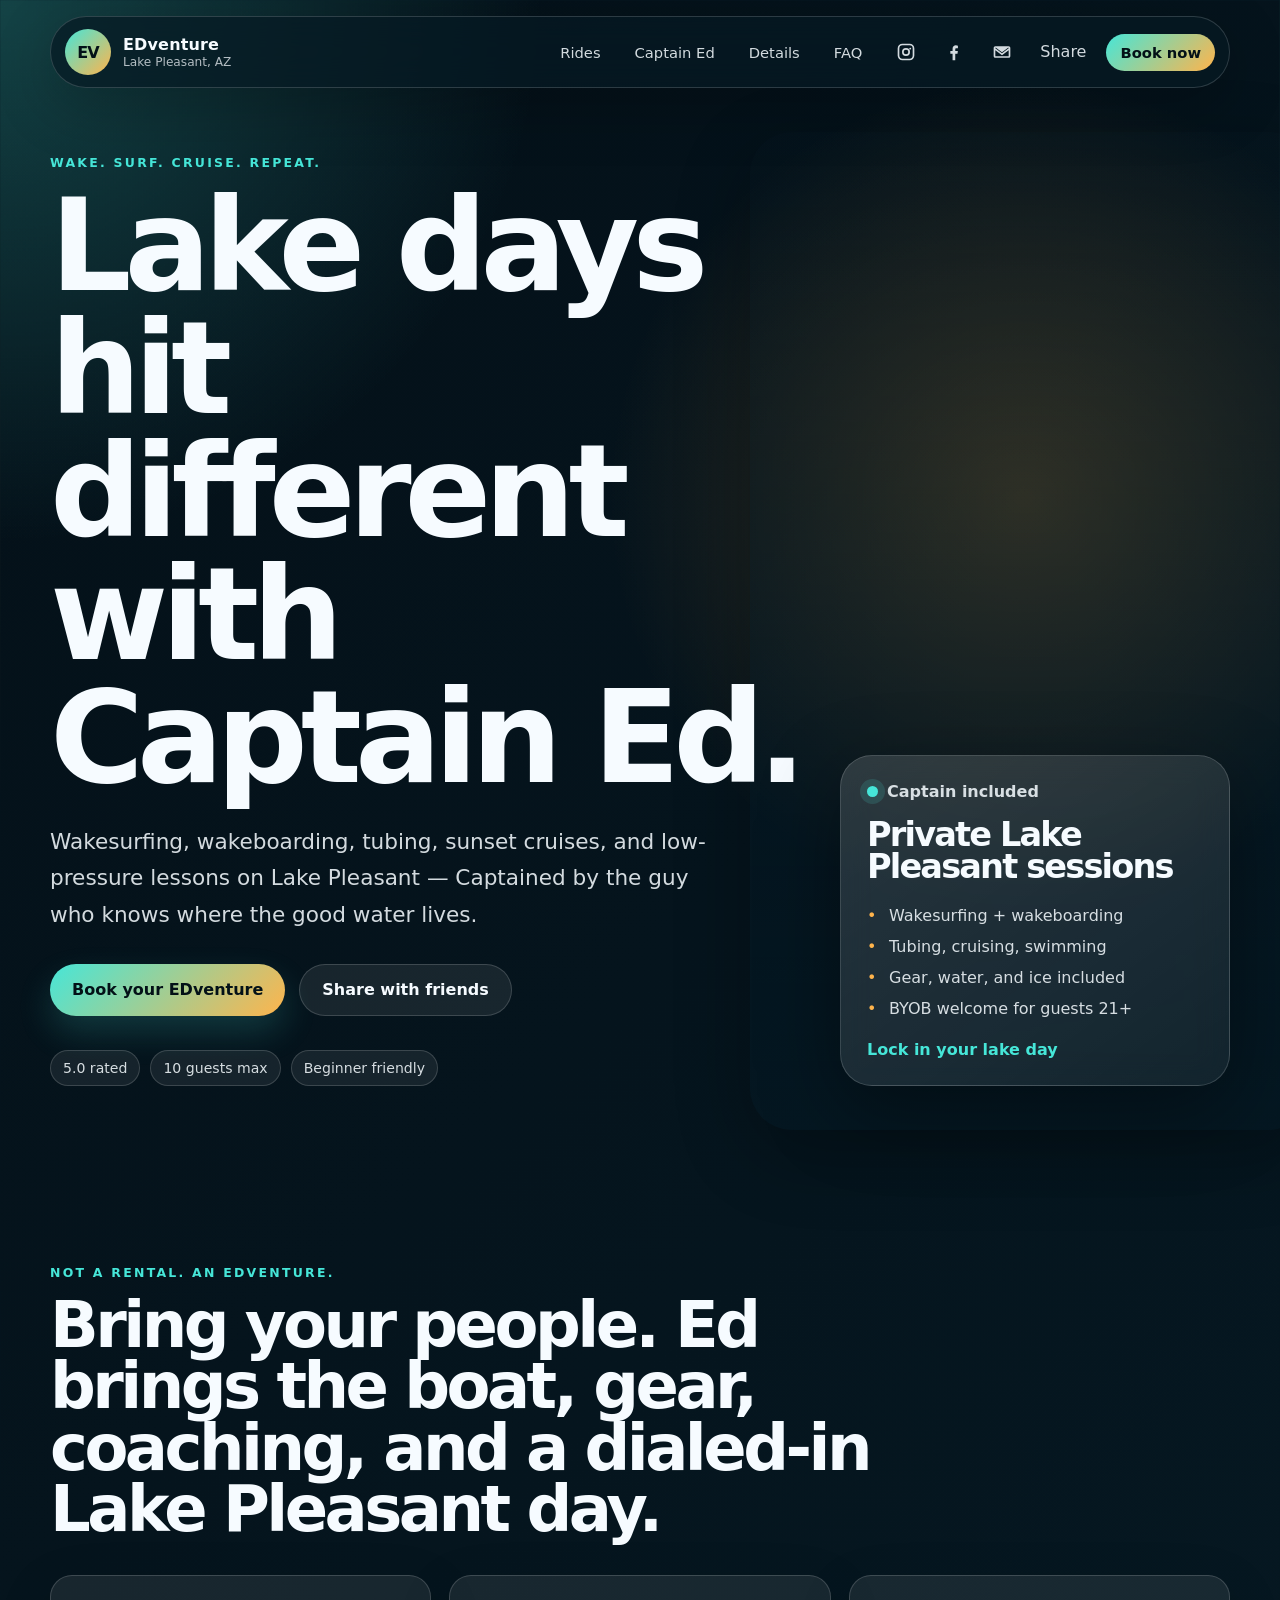
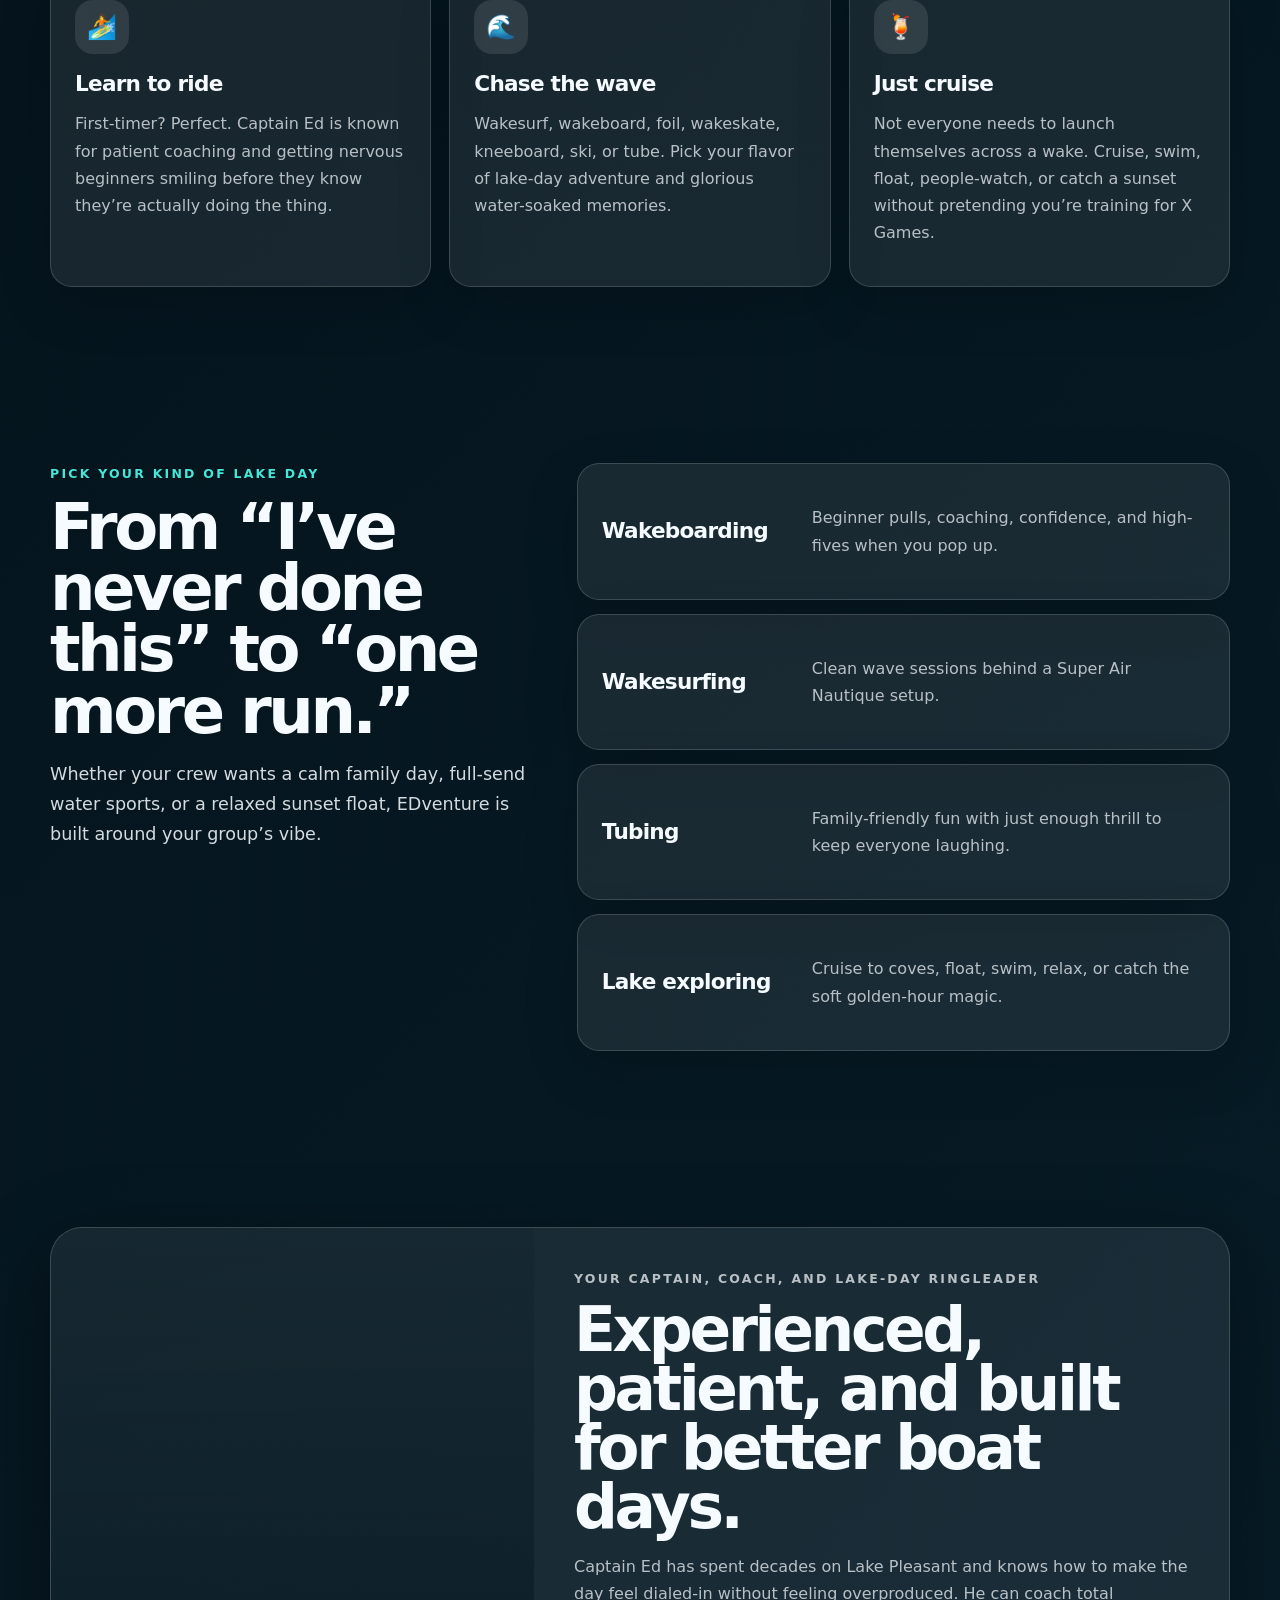
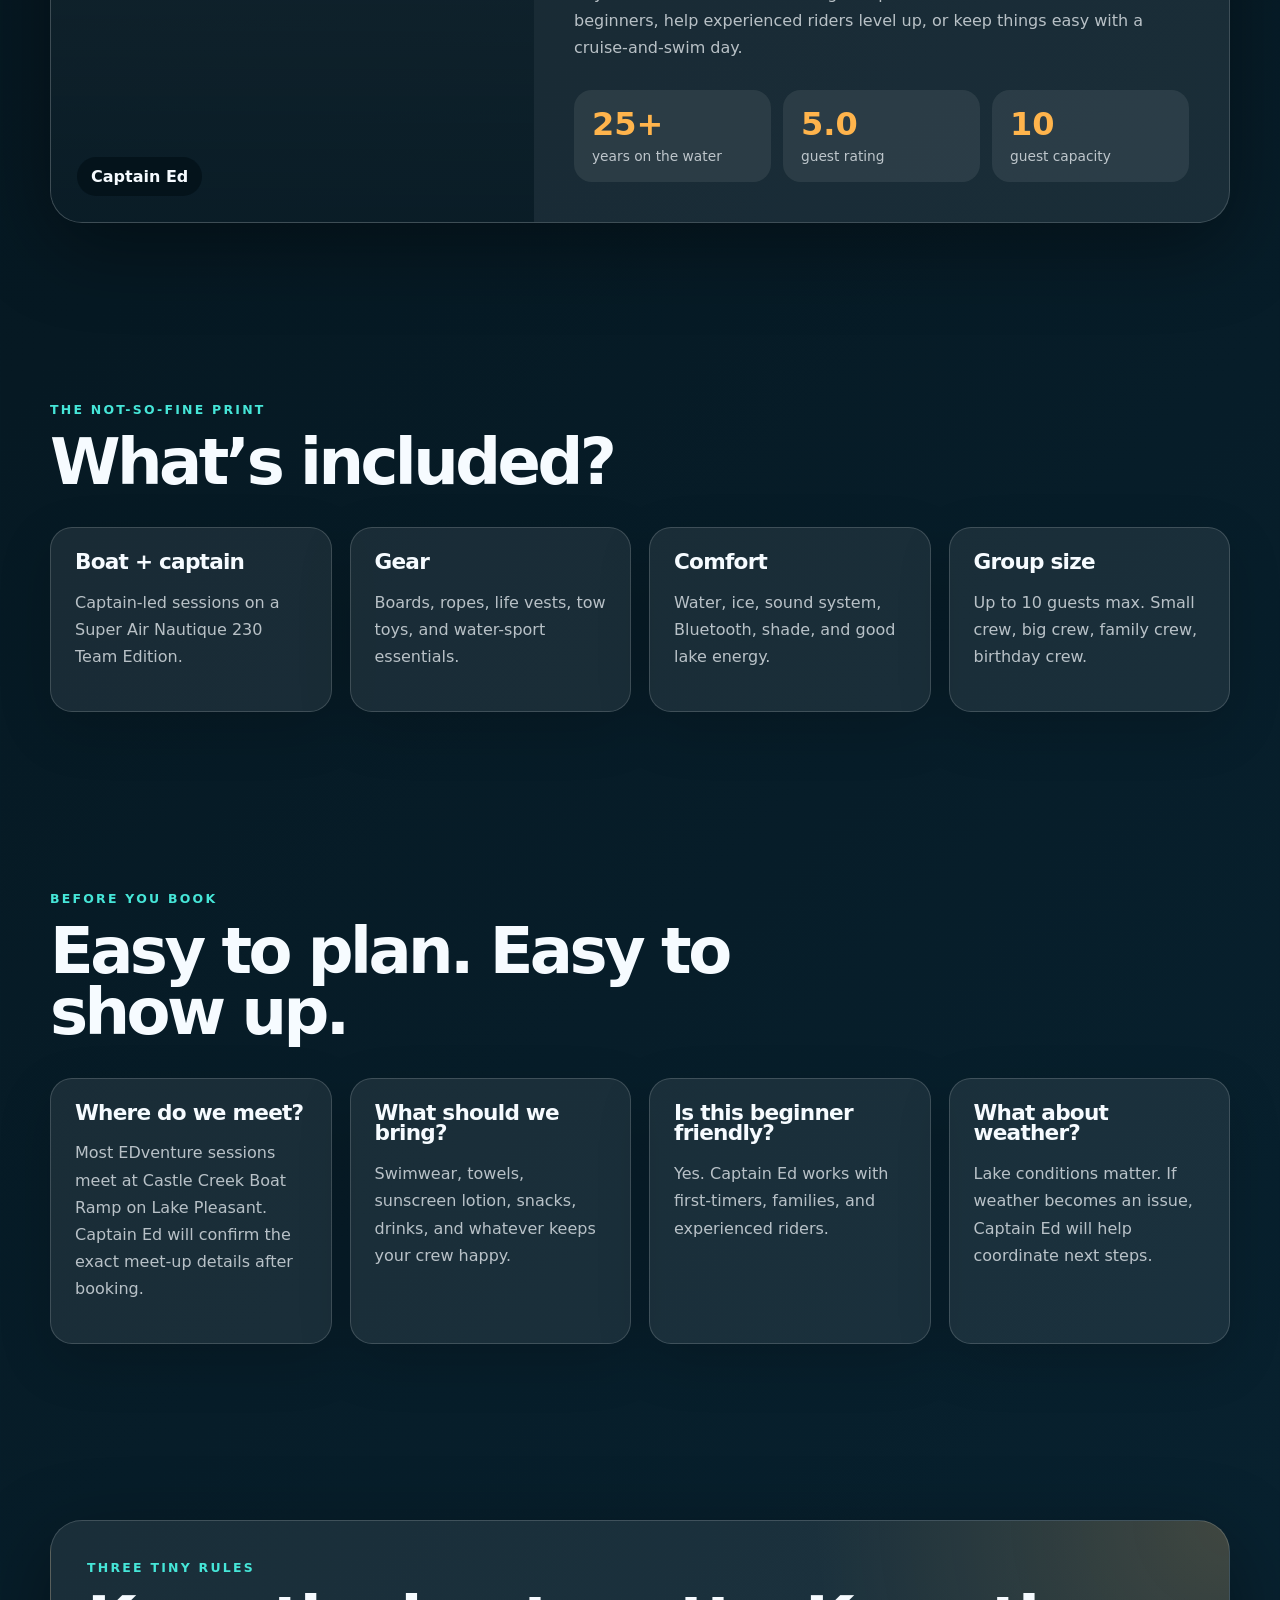
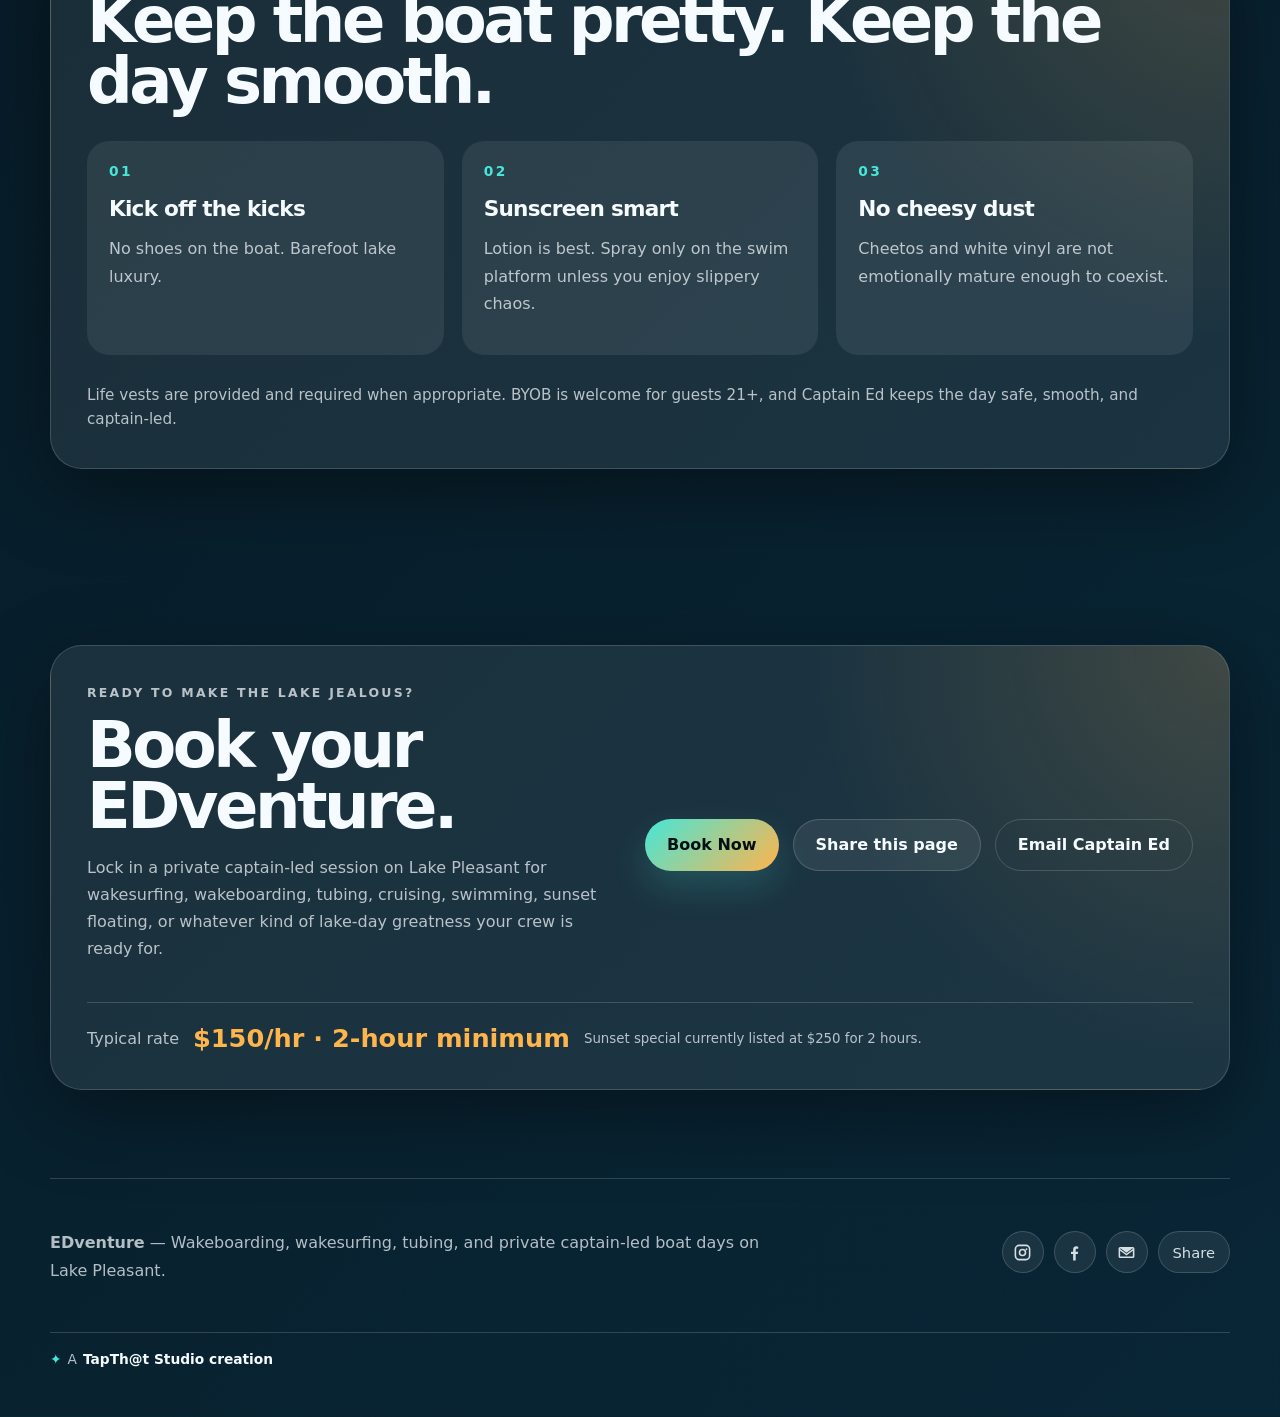
==== commit c1a2d679: "added image and updated tapthat in the footer" ====
--- a/EdVenture/index.html
+++ b/EdVenture/index.html
@@ -20,7 +20,7 @@
   />
   <meta property="og:type" content="website" />
   <meta property="og:url" content="https://tapthatstudio.com/EdVenture/" />
-  <meta property="og:image" content="https://tapthatstudio.com/EdVenture/images/edventure-preview.jpg" />
+  <meta property="og:image" content="https://tapthatstudio.com/EdVenture/images/EdBoat.png" />
 
   <meta name="twitter:card" content="summary_large_image" />
   <meta name="twitter:title" content="EdVenture | Private Lake Pleasant Boat Days with Captain Ed" />
@@ -498,7 +498,7 @@
 
     <div class="studio-credit">
       <a href="../index.html" aria-label="Visit TapThat Studio">
-        Crafted by <span>TapThat Studio</span>
+        A <span>TapTh@t Studio creation</span>
       </a>
     </div>
   </footer>
